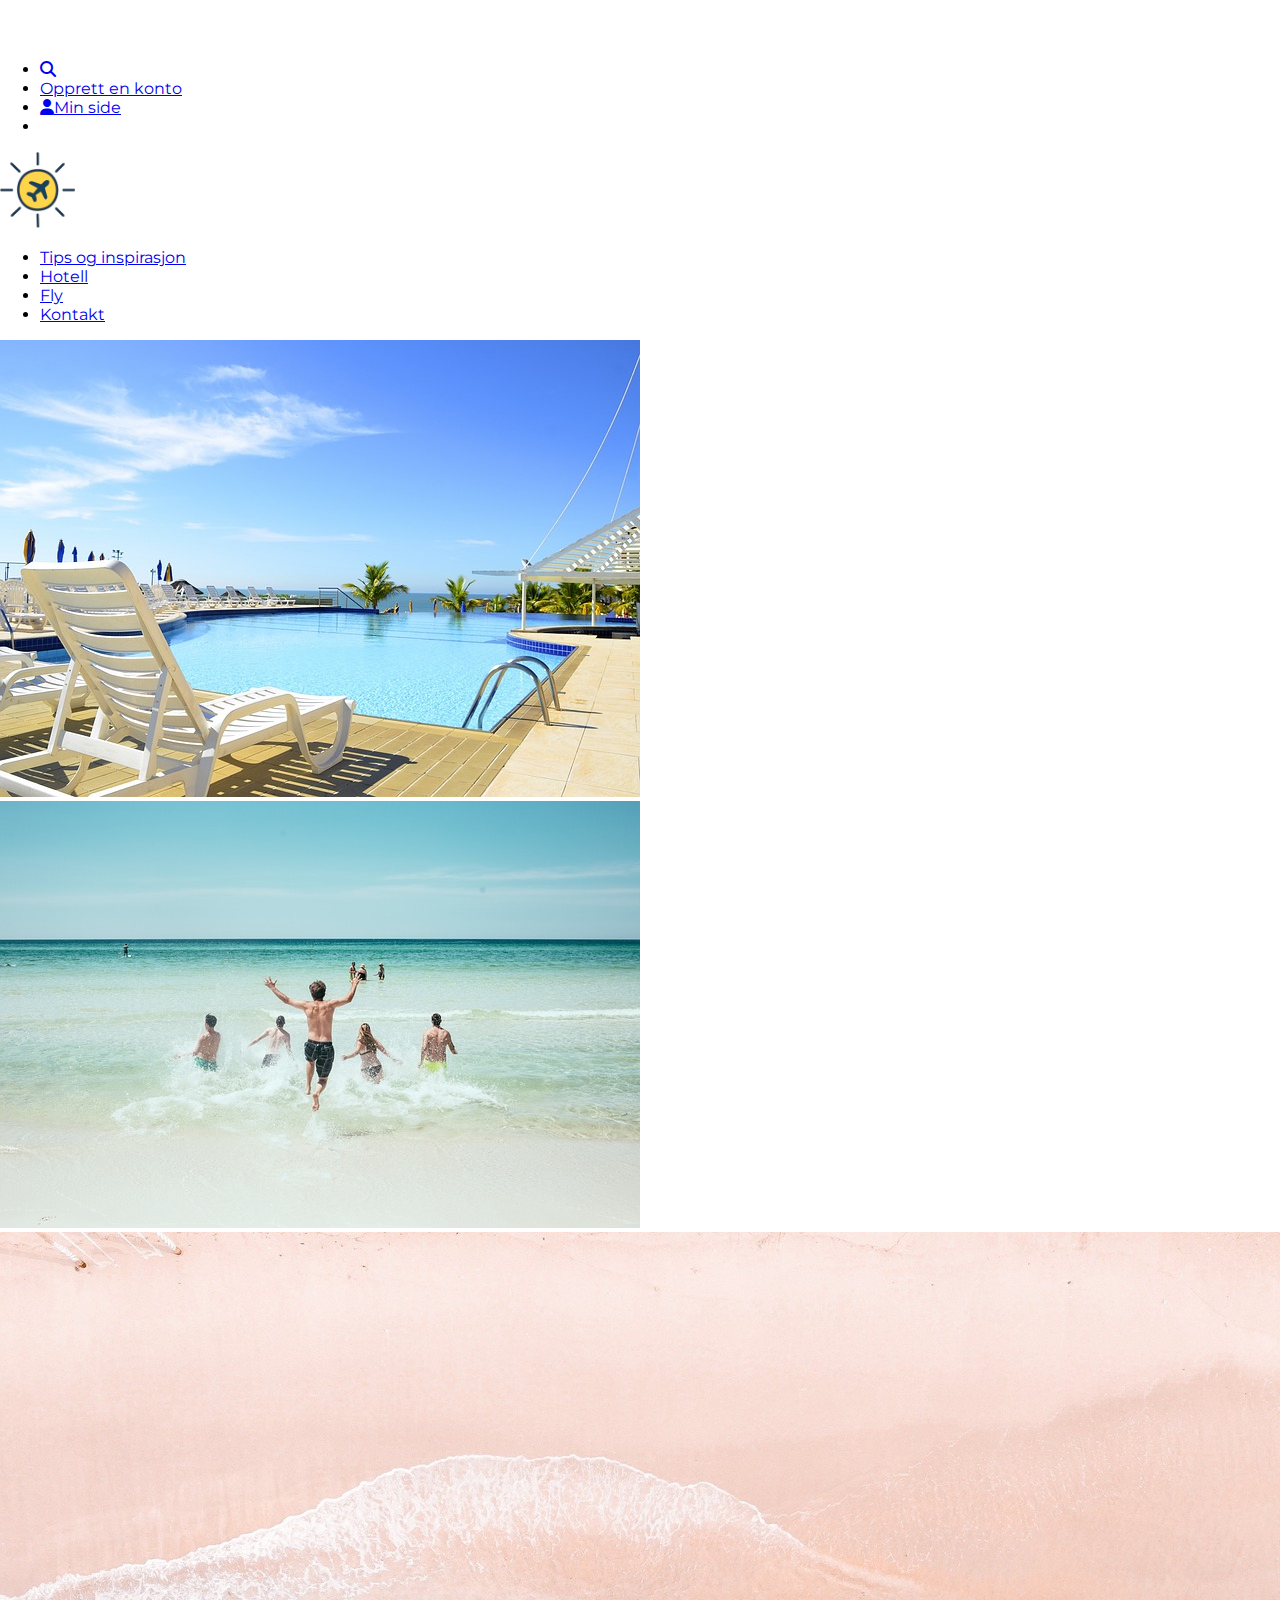
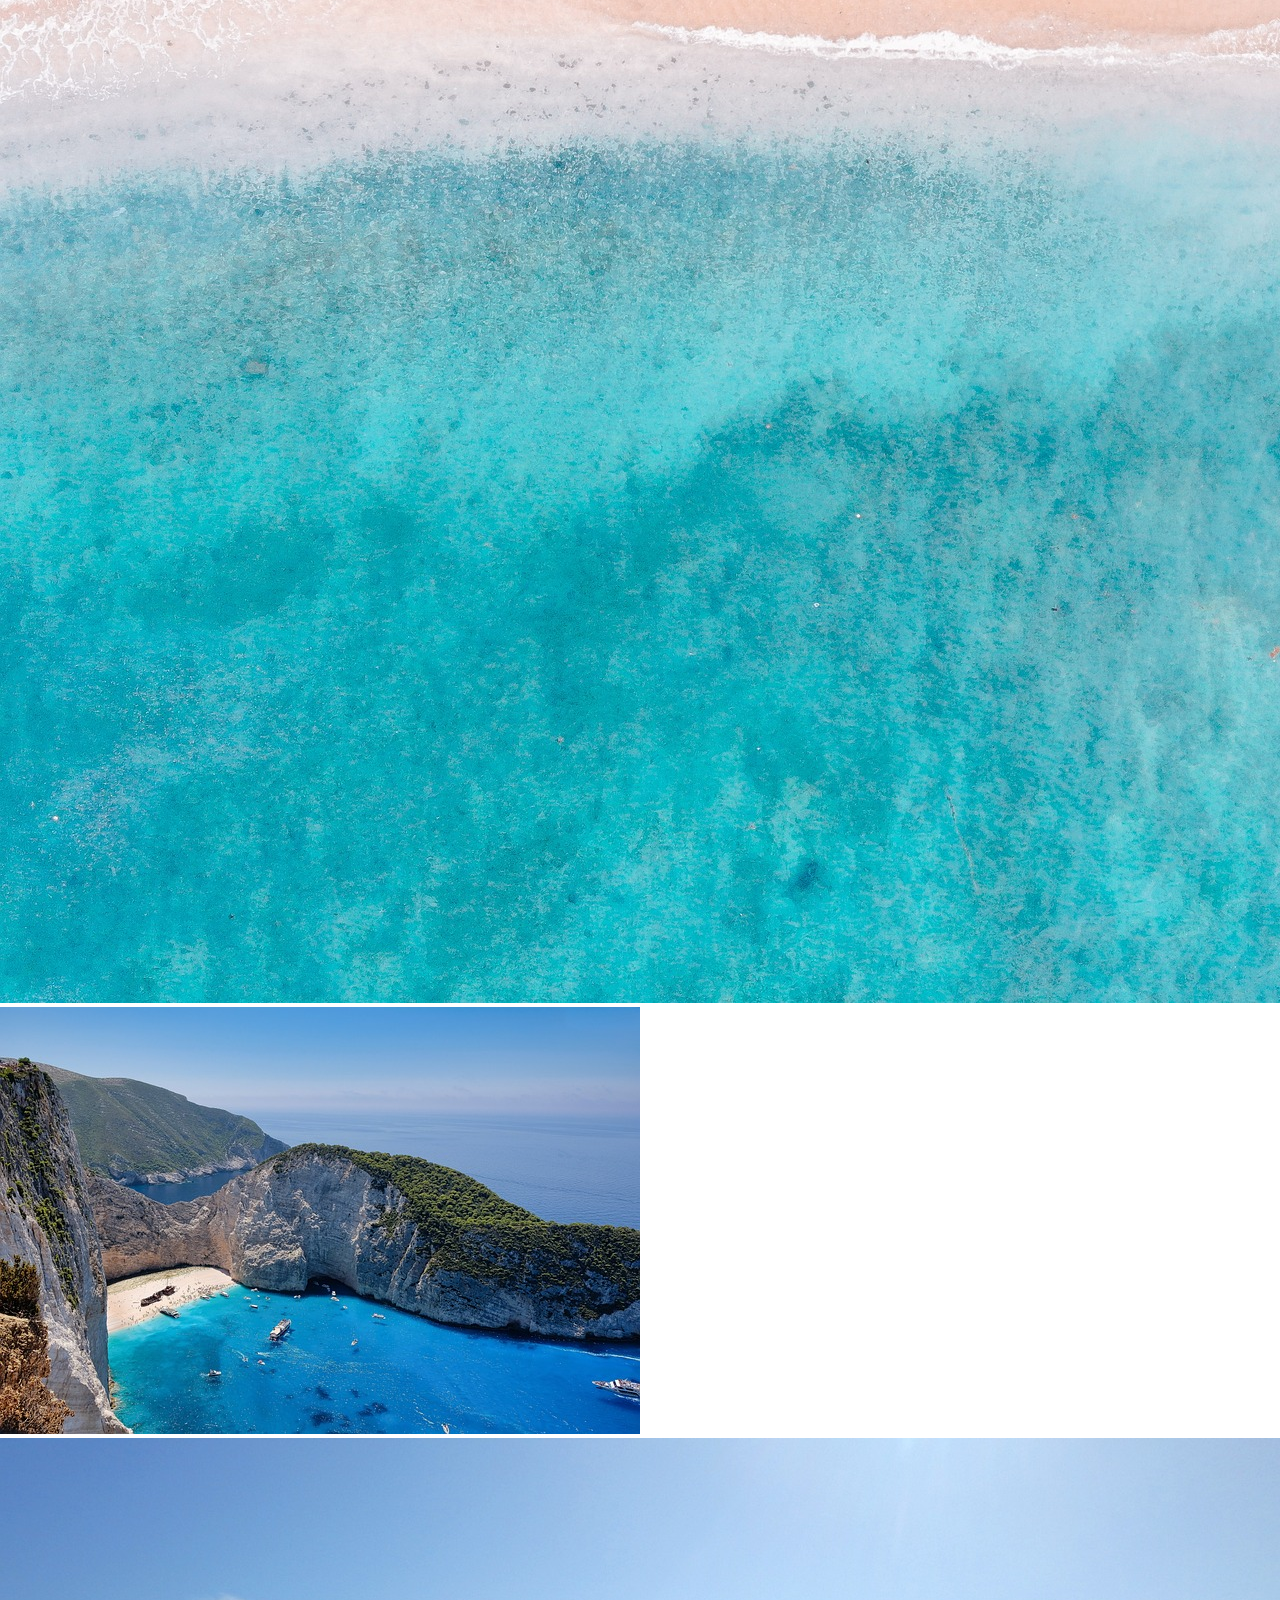
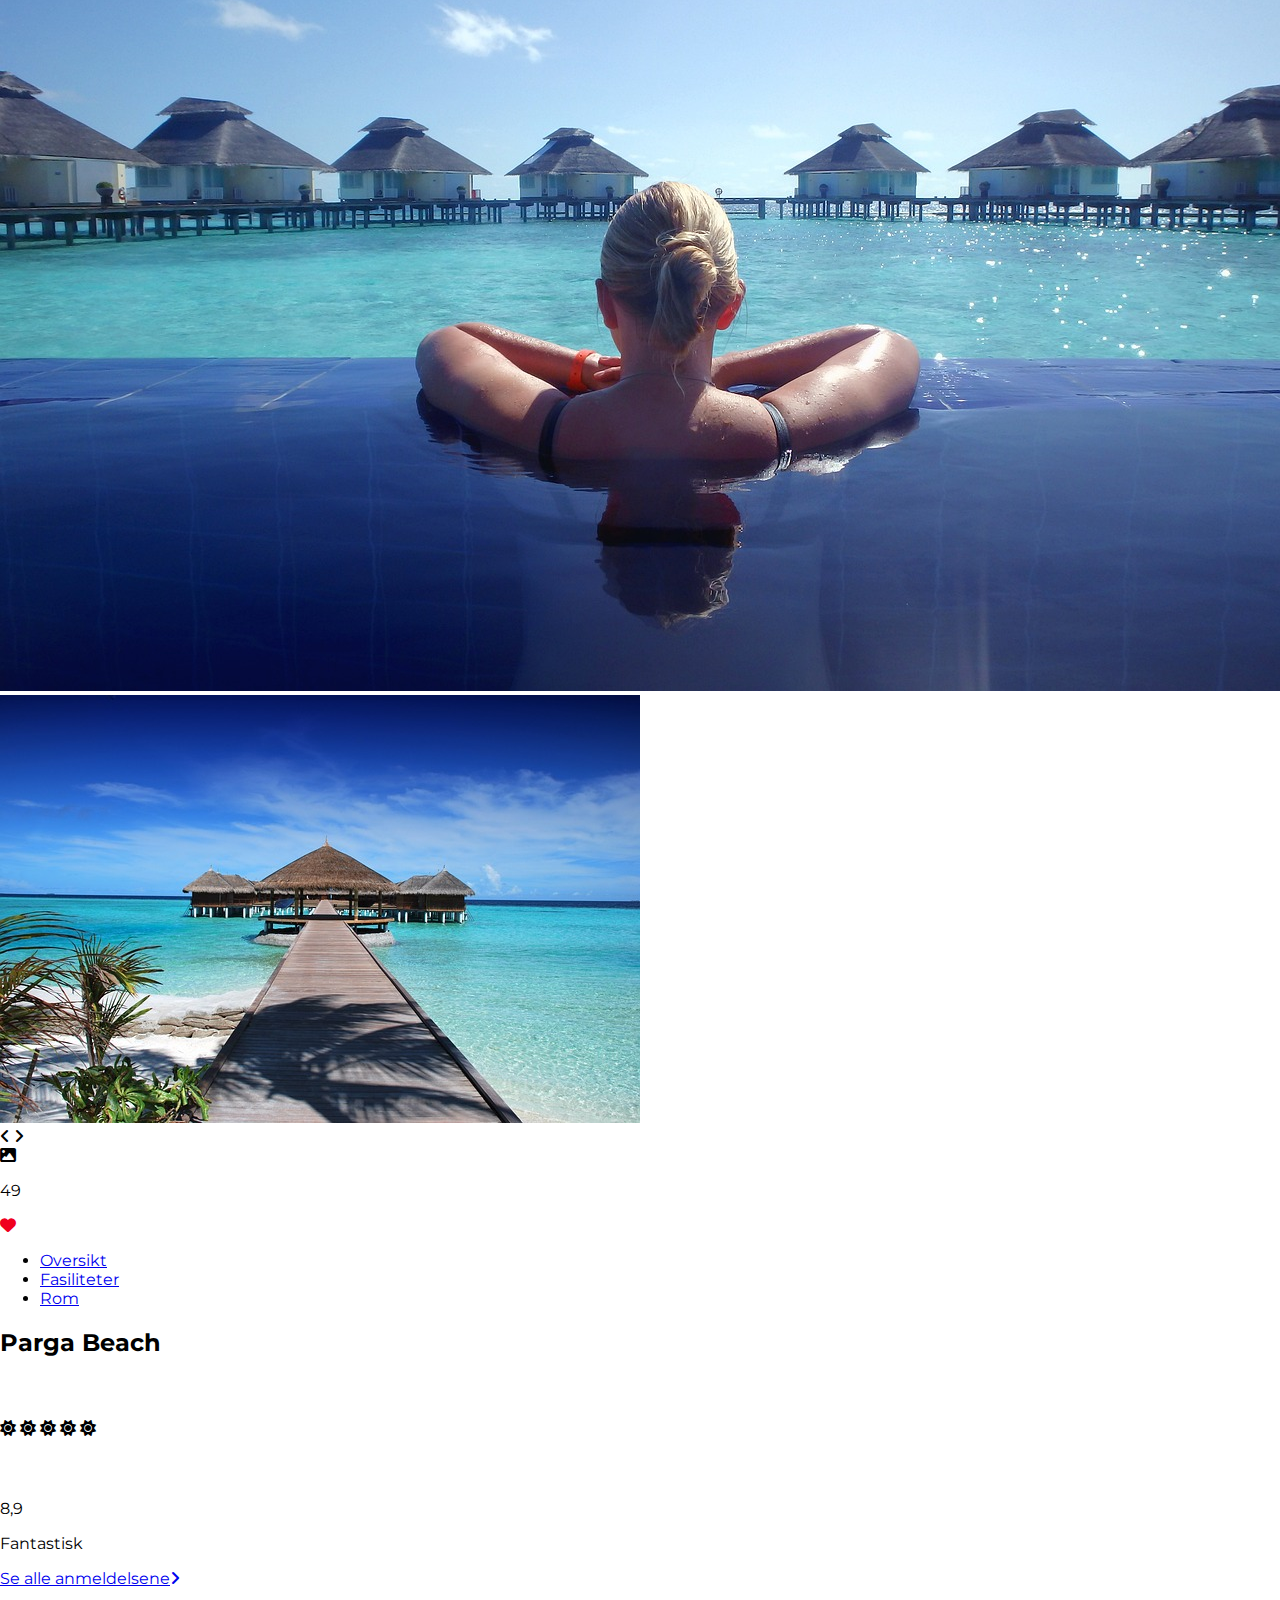
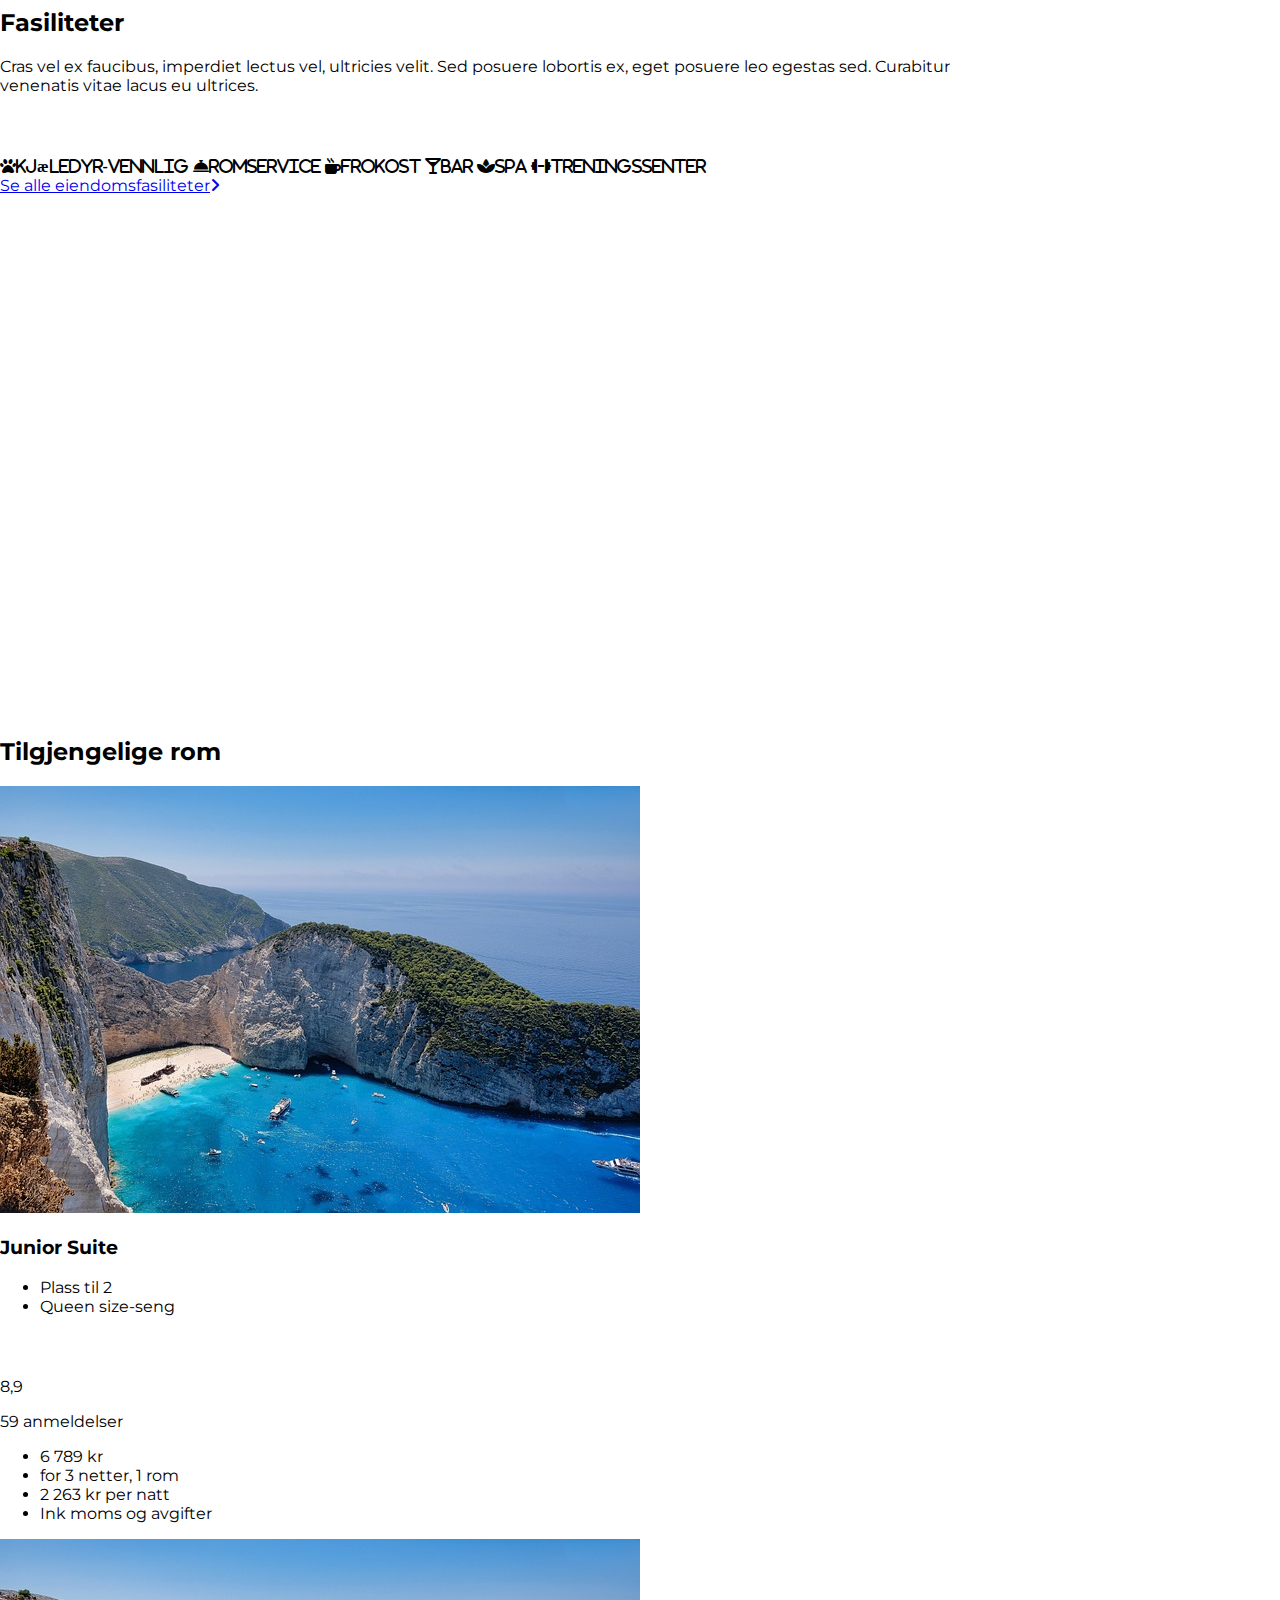
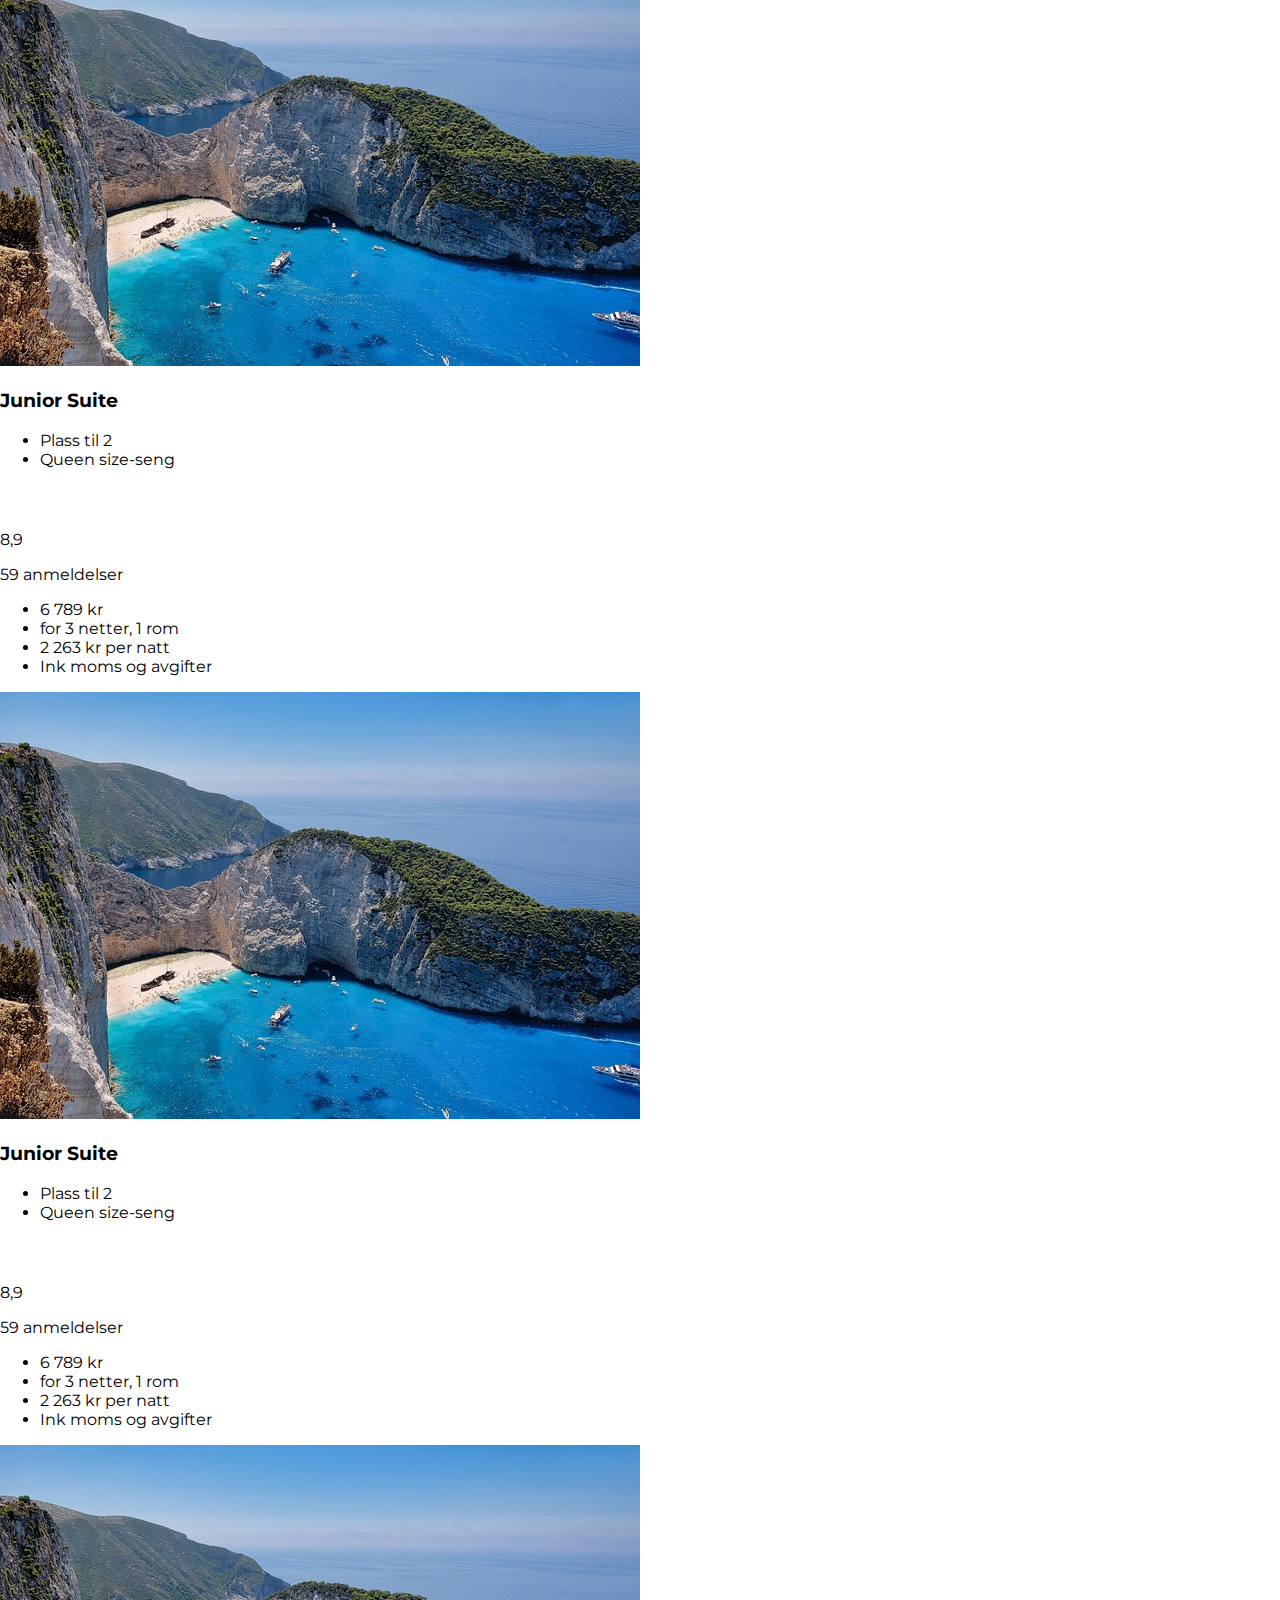
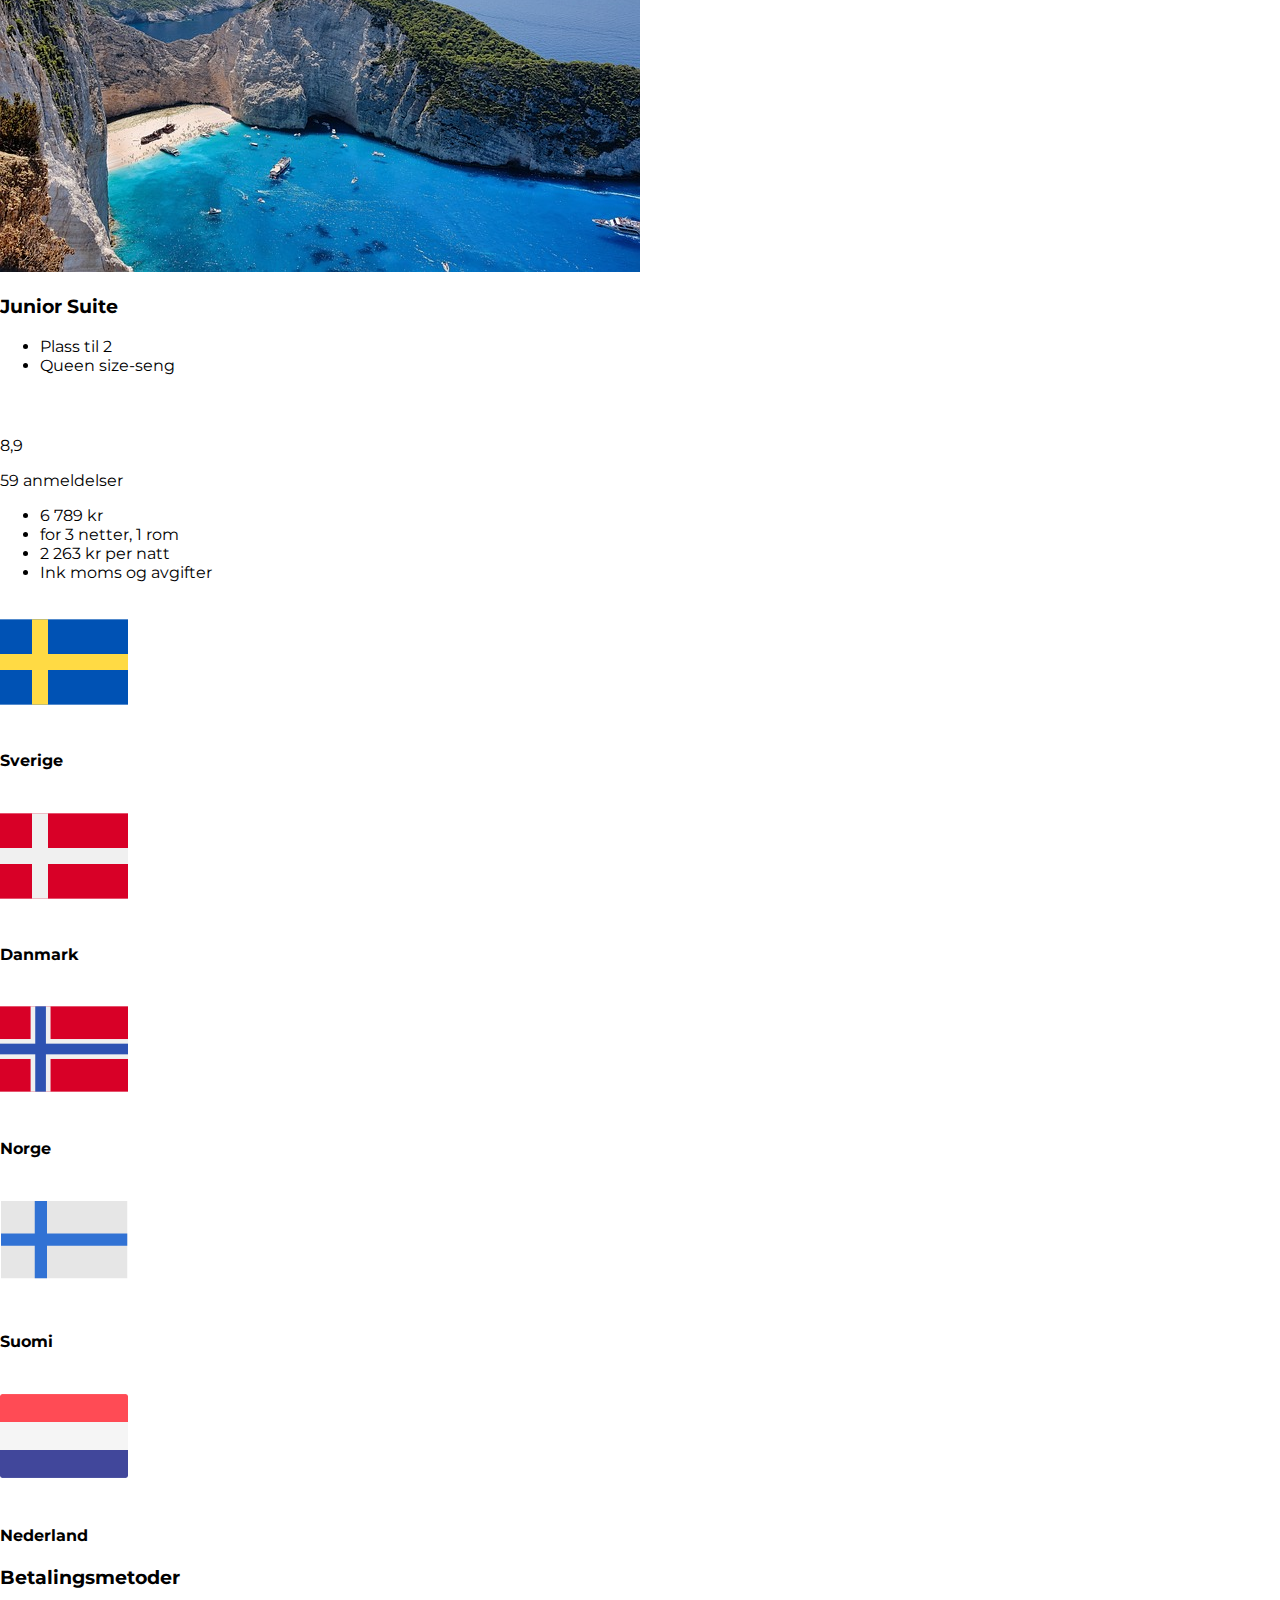
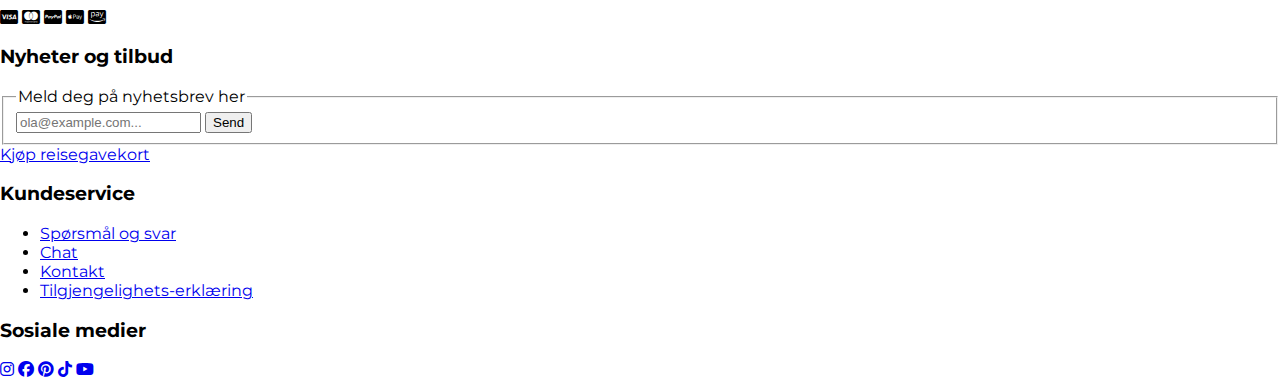
==== hotell.html @ 1141cbe9 "Gjorde ferdig headeren på hotellsiden" ====
<!DOCTYPE html>
<html lang="nb">
<head>
    <meta charset="UTF-8">
    <meta name="viewport" content="width=device-width, initial-scale=1.0">
    <link href="Fonts/css/fontawesome.css" rel="stylesheet">
    <link href="Fonts/css/brands.css" rel="stylesheet">
    <link href="Fonts/css/solid.css" rel="stylesheet">
    <link rel="preconnect" href="https://fonts.googleapis.com">
    <link rel="preconnect" href="https://fonts.gstatic.com" crossorigin>
    <link href="https://fonts.googleapis.com/css2?family=Montserrat:ital@0;1&display=swap" rel="stylesheet">
    <link rel="stylesheet" href="CSS/style.css">
    <title>Hotell</title>
</head>
<body>
    <header id="main-header">
        <section class="header-sections">
            <h2 class="removed-headlines">Del 1 av globalt toppområde</h2><!--HIDE THIS-->
            <section id="del-1-nav">
                <h3 class="hidden-headlines">Nav område</h3>
                <nav>
                    <ul>
                        <li><a href="order.html"><i class="fa-solid fa-magnifying-glass"></i></a></li>
                        <li class="hidden-header-nav-elements"><a href="#">Opprett en konto</a></li>
                        <li id="hidden-text"><a href="#"><i class="fa-solid fa-user"></i>Min side</a></li>
                        <li><a href="#"><i class="fa-solid fa-bars hidden-hamburger-menu"></i></a></li>
                    </ul>
                </nav>
            </section>
        </section>

        <section class="header-sections">
            <h2 class="removed-headlines">Del 2 av globalt toppområde</h2><!--HIDE THIS-->
            <nav id="del-2-nav">
                <a href="index.html"><picture>
                    <img src="Images/fav.png" alt="Bilde av logoen vår" id="logo">
                </picture></a>
                <ul class="hidden-header-nav-elements">
                    <li><a href="index.html#tips-og-inspirasjon">Tips og inspirasjon</a></li>
                    <li><a href="hotell.html">Hotell</a></li>
                    <li><a href="https://www.norwegian.no" target="_blank">Fly</a></li>
                    <li><a href="#footer">Kontakt</a></li>
                </ul>
            </nav>
        </section>
    </header>

    <header id="hotell-header-2">
        <section id="bilde-galleri">
            <h2 class="removed-headlines" aria-label="Bilde Galleri">Bilde Galleri</h2><!--HIDE THIS-->
            <section id="bildene">
                <h4 class="removed-headlines" aria-label="Bildene">Bildene</h4>
                <picture><!--These images might need to be encased in a div-->
                    <img src="Images/landscape-2016308_640.jpg" alt="En solstol foran et basseng.">
                </picture>

                <picture>
                    <img src="Images/beach-1836467_640.jpg" alt="Folk som løper ut i sjøen fra en strand.">
                </picture>

                <picture>
                    <img src="Images/sea-4768869_1920.jpg" alt="bølger fra havet faller inn over en strand.">
                </picture>

                <picture>
                    <img src="Images/beach-6514331_640.jpg" alt="en lagune med blått vann og skip.">
                </picture>

                <picture>
                    <img src="Images/holiday-2733322_1280.jpg" alt="en kvinne i et basseng ser utover vannet og hus bygget over det.">
                </picture>

                <picture>
                    <img src="Images/beach-666122_640.jpg" alt="en brygge som går ut til hus med tak av strå.">
                </picture>

                <section id="ikoner-osv">
                    <h4 class="removed-headlines" aria-label="Ikoner">Ikoner</h4>
                    <section id="pil-ikoner-bilde-galleri">
                        <h4 class="removed-headlines" aria-label="Pil Ikoner">Pil ikoner</h4><!--HIDE THIS-->
                        <i class="fa-solid fa-angle-left"></i>
                        <i class="fa-solid fa-angle-right"></i>
                    </section>
        
                    <section id="bilde-og-antall-bilder">
                        <h4 class="removed-headlines" aria-label="Bilde og antall bilder">Bilde og antall</h4><!--HIDE THIS-->
                        <i class="fa-regular fa-image"></i>
                        <p>49</p>
                    </section>

                    <i class="fa-regular fa-heart" style="color: #f0001e;" id="red-heart"></i><!--Mabye do this in the style doc instead-->
                </section>
            </section>
        </section>

        <section id="hotell-header-navigering">
            <h2 class="removed-headlines" aria-label="Navigering av innhold">Navigering av innhold</h2><!--HIDE THIS-->
            <nav>
                <ul>
                    <li id="oversikt"><a href="#">Oversikt</a></li>
                    <li class="ikke-oversikt"><a href="#fasiliteter">Fasiliteter</a></li>
                    <li class="ikke-oversikt"><a href="#tilgjengelige-rom">Rom</a></li>
                </ul>
            </nav>
        </section>
    </header>

    <main class="main-max-width">
        <section>
            <h2>Parga Beach</h2>
            <section>
                <h4 class="hidden-headlines">Soler</h4><!--HIDE THIS-->
                <i class="fa-solid fa-sun"></i>
                <i class="fa-solid fa-sun"></i>
                <i class="fa-solid fa-sun"></i>
                <i class="fa-solid fa-sun"></i>
                <i class="fa-regular fa-sun"></i><!--CHANGE THIS ONE-->
            </section>

            <section>
                <h4 class="hidden-headlines">Score</h4><!--HIDE THIS-->
                <p>8,9</p>
                <p>Fantastisk</p>
            </section>

            <a href="#">Se alle anmeldelsene<i class="fa-solid fa-angle-right"></i></a>
        </section>

        <section id="fasiliteter">
            <h2>Fasiliteter</h2>
            <p>Cras vel ex faucibus, imperdiet lectus vel, ultricies velit. Sed posuere lobortis ex, eget posuere leo egestas sed. Curabitur venenatis vitae lacus eu ultrices.</p>

            <section>
                <h4 class="hidden-headlines">Ikoner og beskrivelser</h4><!--HIDE THIS-->
                <i class="fa-solid fa-paw">Kjæledyr-vennlig</i>
                <i class="fa-solid fa-bell-concierge">Romservice</i>
                <i class="fa-solid fa-mug-hot">Frokost</i>
                <i class="fa-solid fa-martini-glass">Bar</i>
                <i class="fa-solid fa-spa">Spa</i>
                <i class="fa-solid fa-dumbbell">Treningssenter</i>
            </section>

            <a href="#">Se alle eiendomsfasiliteter<i class="fa-solid fa-angle-right"></i></a>
        </section>

        <section><!--Kartet er hentet direkte fra Google Maps sin share funksjon - hvor man kan hente html kode, koden nedenfor, som viser det valgte stedet i et kart-->
            <h2 class="hidden-headlines">Kart</h2><!--HIDE THIS-->
            <iframe src="https://www.google.com/maps/embed?pb=!1m18!1m12!1m3!1d3819.9351675270395!2d20.383788354548848!3d39.28561749875282!2m3!1f0!2f0!3f0!3m2!1i1024!2i768!4f13.1!3m3!1m2!1s0x135c632e49c7cda5%3A0x9406a292c1e28ae2!2sParga%20Beach%20Resort!5e1!3m2!1sen!2sno!4v1737475982877!5m2!1sen!2sno" width="600" height="450" style="border:0;" allowfullscreen="" loading="lazy" referrerpolicy="no-referrer-when-downgrade"></iframe>
        </section>

        <section id="tilgjengelige-rom">
            <h2>Tilgjengelige rom</h2>
            <article>
                <picture>
                    <img src="Images/beach-6514331_640.jpg" alt="en lagune med blått vann og skip.">
                </picture>
                <h3>Junior Suite</h3>
                <ul>
                    <li>Plass til 2</li>
                    <li>Queen size-seng</li>
                </ul>
                <section>
                    <h4 class="hidden-headlines">Score</h4><!--HIDE THIS-->
                    <p>8,9</p>
                    <p>59 anmeldelser</p>
                </section>
                <ul>
                    <li>6 789 kr</li>
                    <li>for 3 netter, 1 rom</li>
                    <li>2 263 kr per natt</li>
                    <li>Ink moms og avgifter</li>
                </ul>
            </article>

            <article>
                <picture>
                    <img src="Images/beach-6514331_640.jpg" alt="en lagune med blått vann og skip.">
                </picture>
                <h3>Junior Suite</h3>
                <ul>
                    <li>Plass til 2</li>
                    <li>Queen size-seng</li>
                </ul>
                <section>
                    <h4 class="hidden-headlines">Score</h4><!--HIDE THIS-->
                    <p>8,9</p>
                    <p>59 anmeldelser</p>
                </section>
                <ul>
                    <li>6 789 kr</li>
                    <li>for 3 netter, 1 rom</li>
                    <li>2 263 kr per natt</li>
                    <li>Ink moms og avgifter</li>
                </ul>
            </article>

            <article>
                <picture>
                    <img src="Images/beach-6514331_640.jpg" alt="en lagune med blått vann og skip.">
                </picture>
                <h3>Junior Suite</h3>
                <ul>
                    <li>Plass til 2</li>
                    <li>Queen size-seng</li>
                </ul>
                <section>
                    <h4 class="hidden-headlines">Score</h4><!--HIDE THIS-->
                    <p>8,9</p>
                    <p>59 anmeldelser</p>
                </section>
                <ul>
                    <li>6 789 kr</li>
                    <li>for 3 netter, 1 rom</li>
                    <li>2 263 kr per natt</li>
                    <li>Ink moms og avgifter</li>
                </ul>
            </article>

            <article>
                <picture>
                    <img src="Images/beach-6514331_640.jpg" alt="en lagune med blått vann og skip.">
                </picture>
                <h3>Junior Suite</h3>
                <ul>
                    <li>Plass til 2</li>
                    <li>Queen size-seng</li>
                </ul>
                <section>
                    <h4 class="hidden-headlines">Score</h4><!--HIDE THIS-->
                    <p>8,9</p>
                    <p>59 anmeldelser</p>
                </section>
                <ul>
                    <li>6 789 kr</li>
                    <li>for 3 netter, 1 rom</li>
                    <li>2 263 kr per natt</li>
                    <li>Ink moms og avgifter</li>
                </ul>
            </article>
        </section>
    </main>

    <footer id="footer">
        <section id="flagg" aria-label="Flagg">
            <h3 class="removed-headlines">Flagg</h3> <!--HIDE THIS-->
            <section>
                <picture>
                    <img src="Flags/sweden.png" alt="Sveriges flagg">
                </picture>
                <h4>Sverige</h4>
            </section>

            <section>
                <picture>
                    <img src="Flags/denmark.png" alt="Danmarks flagg">
                </picture>
                <h4>Danmark</h4>
            </section>

            <section>
                <picture>
                    <img src="Flags/norway.png" alt="Norges flagg">
                </picture>
                <h4>Norge</h4>
            </section>

            <section>
                <picture>
                    <img src="Flags/material.png" alt="Finlands flagg">
                </picture>
                <h4>Suomi</h4>
            </section>

            <section>
                <picture>
                    <img src="Flags/netherlands.png" alt="Nederlands flagg">
                </picture>
                <h4>Nederland</h4>
            </section>
        </section>

        <section id="betalingsmetoder">
            <h3>Betalingsmetoder</h3>
            <i class="fa-brands fa-cc-visa"></i>
            <i class="fa-brands fa-cc-mastercard"></i>
            <i class="fa-brands fa-cc-paypal"></i>
            <i class="fa-brands fa-cc-apple-pay"></i>
            <i class="fa-brands fa-cc-amazon-pay"></i>
        </section>

        <section id="nyheter-og-tilbud">
            <h3>Nyheter og tilbud</h3>
            <form id="footer-form">
                <fieldset>
                    <legend>Meld deg på nyhetsbrev her</legend>
                    <label for="nyhetsbrev">
                        <input type="email" id="nyhetsbrev" name="Nyhetsbrev" placeholder="ola@example.com...">
                    </label>
                    <button type="submit" form="footer-form" value="submit" aria-label="Send">Send</button>
                </fieldset>
            </form>
            <a href="#">Kjøp reisegavekort</a>
        </section>

        <section id="kundeservice">
            <h3>Kundeservice</h3>
            <ul>
                <li><a href="#">Spørsmål og svar</a></li>
                <li><a href="#">Chat</a></li>
                <li><a href="#">Kontakt</a></li>
                <li><a href="#">Tilgjengelighets-erklæring</a></li>
            </ul>
        </section>

        <section id="sosiale-medier">
            <h3>Sosiale medier</h3>
            <a href="https://www.instagram.com/" target="_blank"><i class="fa-brands fa-instagram"></i></a>
            <a href="https://www.facebook.com/" target="_blank"><i class="fa-brands fa-facebook"></i></a>
            <a href="https://www.pinterest.com/" target="_blank"><i class="fa-brands fa-pinterest"></i></a>
            <a href="https://www.tiktok.com/en/" target="_blank"><i class="fa-brands fa-tiktok"></i></a>
            <a href="https://www.youtube.com/" target="_blank"><i class="fa-brands fa-youtube"></i></a>
        </section>
    </footer>
</body>
</html>
---- Fonts/css/brands.css ----
/*!
 * Font Awesome Free 6.7.2 by @fontawesome - https://fontawesome.com
 * License - https://fontawesome.com/license/free (Icons: CC BY 4.0, Fonts: SIL OFL 1.1, Code: MIT License)
 * Copyright 2024 Fonticons, Inc.
 */
:root, :host {
  --fa-style-family-brands: 'Font Awesome 6 Brands';
  --fa-font-brands: normal 400 1em/1 'Font Awesome 6 Brands'; }

@font-face {
  font-family: 'Font Awesome 6 Brands';
  font-style: normal;
  font-weight: 400;
  font-display: block;
  src: url("../webfonts/fa-brands-400.woff2") format("woff2"), url("../webfonts/fa-brands-400.ttf") format("truetype"); }

.fab,
.fa-brands {
  font-weight: 400; }

.fa-monero {
  --fa: "\f3d0"; }

.fa-hooli {
  --fa: "\f427"; }

.fa-yelp {
  --fa: "\f1e9"; }

.fa-cc-visa {
  --fa: "\f1f0"; }

.fa-lastfm {
  --fa: "\f202"; }

.fa-shopware {
  --fa: "\f5b5"; }

.fa-creative-commons-nc {
  --fa: "\f4e8"; }

.fa-aws {
  --fa: "\f375"; }

.fa-redhat {
  --fa: "\f7bc"; }

.fa-yoast {
  --fa: "\f2b1"; }

.fa-cloudflare {
  --fa: "\e07d"; }

.fa-ups {
  --fa: "\f7e0"; }

.fa-pixiv {
  --fa: "\e640"; }

.fa-wpexplorer {
  --fa: "\f2de"; }

.fa-dyalog {
  --fa: "\f399"; }

.fa-bity {
  --fa: "\f37a"; }

.fa-stackpath {
  --fa: "\f842"; }

.fa-buysellads {
  --fa: "\f20d"; }

.fa-first-order {
  --fa: "\f2b0"; }

.fa-modx {
  --fa: "\f285"; }

.fa-guilded {
  --fa: "\e07e"; }

.fa-vnv {
  --fa: "\f40b"; }

.fa-square-js {
  --fa: "\f3b9"; }

.fa-js-square {
  --fa: "\f3b9"; }

.fa-microsoft {
  --fa: "\f3ca"; }

.fa-qq {
  --fa: "\f1d6"; }

.fa-orcid {
  --fa: "\f8d2"; }

.fa-java {
  --fa: "\f4e4"; }

.fa-invision {
  --fa: "\f7b0"; }

.fa-creative-commons-pd-alt {
  --fa: "\f4ed"; }

.fa-centercode {
  --fa: "\f380"; }

.fa-glide-g {
  --fa: "\f2a6"; }

.fa-drupal {
  --fa: "\f1a9"; }

.fa-jxl {
  --fa: "\e67b"; }

.fa-dart-lang {
  --fa: "\e693"; }

.fa-hire-a-helper {
  --fa: "\f3b0"; }

.fa-creative-commons-by {
  --fa: "\f4e7"; }

.fa-unity {
  --fa: "\e049"; }

.fa-whmcs {
  --fa: "\f40d"; }

.fa-rocketchat {
  --fa: "\f3e8"; }

.fa-vk {
  --fa: "\f189"; }

.fa-untappd {
  --fa: "\f405"; }

.fa-mailchimp {
  --fa: "\f59e"; }

.fa-css3-alt {
  --fa: "\f38b"; }

.fa-square-reddit {
  --fa: "\f1a2"; }

.fa-reddit-square {
  --fa: "\f1a2"; }

.fa-vimeo-v {
  --fa: "\f27d"; }

.fa-contao {
  --fa: "\f26d"; }

.fa-square-font-awesome {
  --fa: "\e5ad"; }

.fa-deskpro {
  --fa: "\f38f"; }

.fa-brave {
  --fa: "\e63c"; }

.fa-sistrix {
  --fa: "\f3ee"; }

.fa-square-instagram {
  --fa: "\e055"; }

.fa-instagram-square {
  --fa: "\e055"; }

.fa-battle-net {
  --fa: "\f835"; }

.fa-the-red-yeti {
  --fa: "\f69d"; }

.fa-square-hacker-news {
  --fa: "\f3af"; }

.fa-hacker-news-square {
  --fa: "\f3af"; }

.fa-edge {
  --fa: "\f282"; }

.fa-threads {
  --fa: "\e618"; }

.fa-napster {
  --fa: "\f3d2"; }

.fa-square-snapchat {
  --fa: "\f2ad"; }

.fa-snapchat-square {
  --fa: "\f2ad"; }

.fa-google-plus-g {
  --fa: "\f0d5"; }

.fa-artstation {
  --fa: "\f77a"; }

.fa-markdown {
  --fa: "\f60f"; }

.fa-sourcetree {
  --fa: "\f7d3"; }

.fa-google-plus {
  --fa: "\f2b3"; }

.fa-diaspora {
  --fa: "\f791"; }

.fa-foursquare {
  --fa: "\f180"; }

.fa-stack-overflow {
  --fa: "\f16c"; }

.fa-github-alt {
  --fa: "\f113"; }

.fa-phoenix-squadron {
  --fa: "\f511"; }

.fa-pagelines {
  --fa: "\f18c"; }

.fa-algolia {
  --fa: "\f36c"; }

.fa-red-river {
  --fa: "\f3e3"; }

.fa-creative-commons-sa {
  --fa: "\f4ef"; }

.fa-safari {
  --fa: "\f267"; }

.fa-google {
  --fa: "\f1a0"; }

.fa-square-font-awesome-stroke {
  --fa: "\f35c"; }

.fa-font-awesome-alt {
  --fa: "\f35c"; }

.fa-atlassian {
  --fa: "\f77b"; }

.fa-linkedin-in {
  --fa: "\f0e1"; }

.fa-digital-ocean {
  --fa: "\f391"; }

.fa-nimblr {
  --fa: "\f5a8"; }

.fa-chromecast {
  --fa: "\f838"; }

.fa-evernote {
  --fa: "\f839"; }

.fa-hacker-news {
  --fa: "\f1d4"; }

.fa-creative-commons-sampling {
  --fa: "\f4f0"; }

.fa-adversal {
  --fa: "\f36a"; }

.fa-creative-commons {
  --fa: "\f25e"; }

.fa-watchman-monitoring {
  --fa: "\e087"; }

.fa-fonticons {
  --fa: "\f280"; }

.fa-weixin {
  --fa: "\f1d7"; }

.fa-shirtsinbulk {
  --fa: "\f214"; }

.fa-codepen {
  --fa: "\f1cb"; }

.fa-git-alt {
  --fa: "\f841"; }

.fa-lyft {
  --fa: "\f3c3"; }

.fa-rev {
  --fa: "\f5b2"; }

.fa-windows {
  --fa: "\f17a"; }

.fa-wizards-of-the-coast {
  --fa: "\f730"; }

.fa-square-viadeo {
  --fa: "\f2aa"; }

.fa-viadeo-square {
  --fa: "\f2aa"; }

.fa-meetup {
  --fa: "\f2e0"; }

.fa-centos {
  --fa: "\f789"; }

.fa-adn {
  --fa: "\f170"; }

.fa-cloudsmith {
  --fa: "\f384"; }

.fa-opensuse {
  --fa: "\e62b"; }

.fa-pied-piper-alt {
  --fa: "\f1a8"; }

.fa-square-dribbble {
  --fa: "\f397"; }

.fa-dribbble-square {
  --fa: "\f397"; }

.fa-codiepie {
  --fa: "\f284"; }

.fa-node {
  --fa: "\f419"; }

.fa-mix {
  --fa: "\f3cb"; }

.fa-steam {
  --fa: "\f1b6"; }

.fa-cc-apple-pay {
  --fa: "\f416"; }

.fa-scribd {
  --fa: "\f28a"; }

.fa-debian {
  --fa: "\e60b"; }

.fa-openid {
  --fa: "\f19b"; }

.fa-instalod {
  --fa: "\e081"; }

.fa-files-pinwheel {
  --fa: "\e69f"; }

.fa-expeditedssl {
  --fa: "\f23e"; }

.fa-sellcast {
  --fa: "\f2da"; }

.fa-square-twitter {
  --fa: "\f081"; }

.fa-twitter-square {
  --fa: "\f081"; }

.fa-r-project {
  --fa: "\f4f7"; }

.fa-delicious {
  --fa: "\f1a5"; }

.fa-freebsd {
  --fa: "\f3a4"; }

.fa-vuejs {
  --fa: "\f41f"; }

.fa-accusoft {
  --fa: "\f369"; }

.fa-ioxhost {
  --fa: "\f208"; }

.fa-fonticons-fi {
  --fa: "\f3a2"; }

.fa-app-store {
  --fa: "\f36f"; }

.fa-cc-mastercard {
  --fa: "\f1f1"; }

.fa-itunes-note {
  --fa: "\f3b5"; }

.fa-golang {
  --fa: "\e40f"; }

.fa-kickstarter {
  --fa: "\f3bb"; }

.fa-square-kickstarter {
  --fa: "\f3bb"; }

.fa-grav {
  --fa: "\f2d6"; }

.fa-weibo {
  --fa: "\f18a"; }

.fa-uncharted {
  --fa: "\e084"; }

.fa-firstdraft {
  --fa: "\f3a1"; }

.fa-square-youtube {
  --fa: "\f431"; }

.fa-youtube-square {
  --fa: "\f431"; }

.fa-wikipedia-w {
  --fa: "\f266"; }

.fa-wpressr {
  --fa: "\f3e4"; }

.fa-rendact {
  --fa: "\f3e4"; }

.fa-angellist {
  --fa: "\f209"; }

.fa-galactic-republic {
  --fa: "\f50c"; }

.fa-nfc-directional {
  --fa: "\e530"; }

.fa-skype {
  --fa: "\f17e"; }

.fa-joget {
  --fa: "\f3b7"; }

.fa-fedora {
  --fa: "\f798"; }

.fa-stripe-s {
  --fa: "\f42a"; }

.fa-meta {
  --fa: "\e49b"; }

.fa-laravel {
  --fa: "\f3bd"; }

.fa-hotjar {
  --fa: "\f3b1"; }

.fa-bluetooth-b {
  --fa: "\f294"; }

.fa-square-letterboxd {
  --fa: "\e62e"; }

.fa-sticker-mule {
  --fa: "\f3f7"; }

.fa-creative-commons-zero {
  --fa: "\f4f3"; }

.fa-hips {
  --fa: "\f452"; }

.fa-css {
  --fa: "\e6a2"; }

.fa-behance {
  --fa: "\f1b4"; }

.fa-reddit {
  --fa: "\f1a1"; }

.fa-discord {
  --fa: "\f392"; }

.fa-chrome {
  --fa: "\f268"; }

.fa-app-store-ios {
  --fa: "\f370"; }

.fa-cc-discover {
  --fa: "\f1f2"; }

.fa-wpbeginner {
  --fa: "\f297"; }

.fa-confluence {
  --fa: "\f78d"; }

.fa-shoelace {
  --fa: "\e60c"; }

.fa-mdb {
  --fa: "\f8ca"; }

.fa-dochub {
  --fa: "\f394"; }

.fa-accessible-icon {
  --fa: "\f368"; }

.fa-ebay {
  --fa: "\f4f4"; }

.fa-amazon {
  --fa: "\f270"; }

.fa-unsplash {
  --fa: "\e07c"; }

.fa-yarn {
  --fa: "\f7e3"; }

.fa-square-steam {
  --fa: "\f1b7"; }

.fa-steam-square {
  --fa: "\f1b7"; }

.fa-500px {
  --fa: "\f26e"; }

.fa-square-vimeo {
  --fa: "\f194"; }

.fa-vimeo-square {
  --fa: "\f194"; }

.fa-asymmetrik {
  --fa: "\f372"; }

.fa-font-awesome {
  --fa: "\f2b4"; }

.fa-font-awesome-flag {
  --fa: "\f2b4"; }

.fa-font-awesome-logo-full {
  --fa: "\f2b4"; }

.fa-gratipay {
  --fa: "\f184"; }

.fa-apple {
  --fa: "\f179"; }

.fa-hive {
  --fa: "\e07f"; }

.fa-gitkraken {
  --fa: "\f3a6"; }

.fa-keybase {
  --fa: "\f4f5"; }

.fa-apple-pay {
  --fa: "\f415"; }

.fa-padlet {
  --fa: "\e4a0"; }

.fa-amazon-pay {
  --fa: "\f42c"; }

.fa-square-github {
  --fa: "\f092"; }

.fa-github-square {
  --fa: "\f092"; }

.fa-stumbleupon {
  --fa: "\f1a4"; }

.fa-fedex {
  --fa: "\f797"; }

.fa-phoenix-framework {
  --fa: "\f3dc"; }

.fa-shopify {
  --fa: "\e057"; }

.fa-neos {
  --fa: "\f612"; }

.fa-square-threads {
  --fa: "\e619"; }

.fa-hackerrank {
  --fa: "\f5f7"; }

.fa-researchgate {
  --fa: "\f4f8"; }

.fa-swift {
  --fa: "\f8e1"; }

.fa-angular {
  --fa: "\f420"; }

.fa-speakap {
  --fa: "\f3f3"; }

.fa-angrycreative {
  --fa: "\f36e"; }

.fa-y-combinator {
  --fa: "\f23b"; }

.fa-empire {
  --fa: "\f1d1"; }

.fa-envira {
  --fa: "\f299"; }

.fa-google-scholar {
  --fa: "\e63b"; }

.fa-square-gitlab {
  --fa: "\e5ae"; }

.fa-gitlab-square {
  --fa: "\e5ae"; }

.fa-studiovinari {
  --fa: "\f3f8"; }

.fa-pied-piper {
  --fa: "\f2ae"; }

.fa-wordpress {
  --fa: "\f19a"; }

.fa-product-hunt {
  --fa: "\f288"; }

.fa-firefox {
  --fa: "\f269"; }

.fa-linode {
  --fa: "\f2b8"; }

.fa-goodreads {
  --fa: "\f3a8"; }

.fa-square-odnoklassniki {
  --fa: "\f264"; }

.fa-odnoklassniki-square {
  --fa: "\f264"; }

.fa-jsfiddle {
  --fa: "\f1cc"; }

.fa-sith {
  --fa: "\f512"; }

.fa-themeisle {
  --fa: "\f2b2"; }

.fa-page4 {
  --fa: "\f3d7"; }

.fa-hashnode {
  --fa: "\e499"; }

.fa-react {
  --fa: "\f41b"; }

.fa-cc-paypal {
  --fa: "\f1f4"; }

.fa-squarespace {
  --fa: "\f5be"; }

.fa-cc-stripe {
  --fa: "\f1f5"; }

.fa-creative-commons-share {
  --fa: "\f4f2"; }

.fa-bitcoin {
  --fa: "\f379"; }

.fa-keycdn {
  --fa: "\f3ba"; }

.fa-opera {
  --fa: "\f26a"; }

.fa-itch-io {
  --fa: "\f83a"; }

.fa-umbraco {
  --fa: "\f8e8"; }

.fa-galactic-senate {
  --fa: "\f50d"; }

.fa-ubuntu {
  --fa: "\f7df"; }

.fa-draft2digital {
  --fa: "\f396"; }

.fa-stripe {
  --fa: "\f429"; }

.fa-houzz {
  --fa: "\f27c"; }

.fa-gg {
  --fa: "\f260"; }

.fa-dhl {
  --fa: "\f790"; }

.fa-square-pinterest {
  --fa: "\f0d3"; }

.fa-pinterest-square {
  --fa: "\f0d3"; }

.fa-xing {
  --fa: "\f168"; }

.fa-blackberry {
  --fa: "\f37b"; }

.fa-creative-commons-pd {
  --fa: "\f4ec"; }

.fa-playstation {
  --fa: "\f3df"; }

.fa-quinscape {
  --fa: "\f459"; }

.fa-less {
  --fa: "\f41d"; }

.fa-blogger-b {
  --fa: "\f37d"; }

.fa-opencart {
  --fa: "\f23d"; }

.fa-vine {
  --fa: "\f1ca"; }

.fa-signal-messenger {
  --fa: "\e663"; }

.fa-paypal {
  --fa: "\f1ed"; }

.fa-gitlab {
  --fa: "\f296"; }

.fa-typo3 {
  --fa: "\f42b"; }

.fa-reddit-alien {
  --fa: "\f281"; }

.fa-yahoo {
  --fa: "\f19e"; }

.fa-dailymotion {
  --fa: "\e052"; }

.fa-affiliatetheme {
  --fa: "\f36b"; }

.fa-pied-piper-pp {
  --fa: "\f1a7"; }

.fa-bootstrap {
  --fa: "\f836"; }

.fa-odnoklassniki {
  --fa: "\f263"; }

.fa-nfc-symbol {
  --fa: "\e531"; }

.fa-mintbit {
  --fa: "\e62f"; }

.fa-ethereum {
  --fa: "\f42e"; }

.fa-speaker-deck {
  --fa: "\f83c"; }

.fa-creative-commons-nc-eu {
  --fa: "\f4e9"; }

.fa-patreon {
  --fa: "\f3d9"; }

.fa-avianex {
  --fa: "\f374"; }

.fa-ello {
  --fa: "\f5f1"; }

.fa-gofore {
  --fa: "\f3a7"; }

.fa-bimobject {
  --fa: "\f378"; }

.fa-brave-reverse {
  --fa: "\e63d"; }

.fa-facebook-f {
  --fa: "\f39e"; }

.fa-square-google-plus {
  --fa: "\f0d4"; }

.fa-google-plus-square {
  --fa: "\f0d4"; }

.fa-web-awesome {
  --fa: "\e682"; }

.fa-mandalorian {
  --fa: "\f50f"; }

.fa-first-order-alt {
  --fa: "\f50a"; }

.fa-osi {
  --fa: "\f41a"; }

.fa-google-wallet {
  --fa: "\f1ee"; }

.fa-d-and-d-beyond {
  --fa: "\f6ca"; }

.fa-periscope {
  --fa: "\f3da"; }

.fa-fulcrum {
  --fa: "\f50b"; }

.fa-cloudscale {
  --fa: "\f383"; }

.fa-forumbee {
  --fa: "\f211"; }

.fa-mizuni {
  --fa: "\f3cc"; }

.fa-schlix {
  --fa: "\f3ea"; }

.fa-square-xing {
  --fa: "\f169"; }

.fa-xing-square {
  --fa: "\f169"; }

.fa-bandcamp {
  --fa: "\f2d5"; }

.fa-wpforms {
  --fa: "\f298"; }

.fa-cloudversify {
  --fa: "\f385"; }

.fa-usps {
  --fa: "\f7e1"; }

.fa-megaport {
  --fa: "\f5a3"; }

.fa-magento {
  --fa: "\f3c4"; }

.fa-spotify {
  --fa: "\f1bc"; }

.fa-optin-monster {
  --fa: "\f23c"; }

.fa-fly {
  --fa: "\f417"; }

.fa-square-bluesky {
  --fa: "\e6a3"; }

.fa-aviato {
  --fa: "\f421"; }

.fa-itunes {
  --fa: "\f3b4"; }

.fa-cuttlefish {
  --fa: "\f38c"; }

.fa-blogger {
  --fa: "\f37c"; }

.fa-flickr {
  --fa: "\f16e"; }

.fa-viber {
  --fa: "\f409"; }

.fa-soundcloud {
  --fa: "\f1be"; }

.fa-digg {
  --fa: "\f1a6"; }

.fa-tencent-weibo {
  --fa: "\f1d5"; }

.fa-letterboxd {
  --fa: "\e62d"; }

.fa-symfony {
  --fa: "\f83d"; }

.fa-maxcdn {
  --fa: "\f136"; }

.fa-etsy {
  --fa: "\f2d7"; }

.fa-facebook-messenger {
  --fa: "\f39f"; }

.fa-audible {
  --fa: "\f373"; }

.fa-think-peaks {
  --fa: "\f731"; }

.fa-bilibili {
  --fa: "\e3d9"; }

.fa-erlang {
  --fa: "\f39d"; }

.fa-x-twitter {
  --fa: "\e61b"; }

.fa-cotton-bureau {
  --fa: "\f89e"; }

.fa-dashcube {
  --fa: "\f210"; }

.fa-42-group {
  --fa: "\e080"; }

.fa-innosoft {
  --fa: "\e080"; }

.fa-stack-exchange {
  --fa: "\f18d"; }

.fa-elementor {
  --fa: "\f430"; }

.fa-square-pied-piper {
  --fa: "\e01e"; }

.fa-pied-piper-square {
  --fa: "\e01e"; }

.fa-creative-commons-nd {
  --fa: "\f4eb"; }

.fa-palfed {
  --fa: "\f3d8"; }

.fa-superpowers {
  --fa: "\f2dd"; }

.fa-resolving {
  --fa: "\f3e7"; }

.fa-xbox {
  --fa: "\f412"; }

.fa-square-web-awesome-stroke {
  --fa: "\e684"; }

.fa-searchengin {
  --fa: "\f3eb"; }

.fa-tiktok {
  --fa: "\e07b"; }

.fa-square-facebook {
  --fa: "\f082"; }

.fa-facebook-square {
  --fa: "\f082"; }

.fa-renren {
  --fa: "\f18b"; }

.fa-linux {
  --fa: "\f17c"; }

.fa-glide {
  --fa: "\f2a5"; }

.fa-linkedin {
  --fa: "\f08c"; }

.fa-hubspot {
  --fa: "\f3b2"; }

.fa-deploydog {
  --fa: "\f38e"; }

.fa-twitch {
  --fa: "\f1e8"; }

.fa-flutter {
  --fa: "\e694"; }

.fa-ravelry {
  --fa: "\f2d9"; }

.fa-mixer {
  --fa: "\e056"; }

.fa-square-lastfm {
  --fa: "\f203"; }

.fa-lastfm-square {
  --fa: "\f203"; }

.fa-vimeo {
  --fa: "\f40a"; }

.fa-mendeley {
  --fa: "\f7b3"; }

.fa-uniregistry {
  --fa: "\f404"; }

.fa-figma {
  --fa: "\f799"; }

.fa-creative-commons-remix {
  --fa: "\f4ee"; }

.fa-cc-amazon-pay {
  --fa: "\f42d"; }

.fa-dropbox {
  --fa: "\f16b"; }

.fa-instagram {
  --fa: "\f16d"; }

.fa-cmplid {
  --fa: "\e360"; }

.fa-upwork {
  --fa: "\e641"; }

.fa-facebook {
  --fa: "\f09a"; }

.fa-gripfire {
  --fa: "\f3ac"; }

.fa-jedi-order {
  --fa: "\f50e"; }

.fa-uikit {
  --fa: "\f403"; }

.fa-fort-awesome-alt {
  --fa: "\f3a3"; }

.fa-phabricator {
  --fa: "\f3db"; }

.fa-ussunnah {
  --fa: "\f407"; }

.fa-earlybirds {
  --fa: "\f39a"; }

.fa-trade-federation {
  --fa: "\f513"; }

.fa-autoprefixer {
  --fa: "\f41c"; }

.fa-whatsapp {
  --fa: "\f232"; }

.fa-square-upwork {
  --fa: "\e67c"; }

.fa-slideshare {
  --fa: "\f1e7"; }

.fa-google-play {
  --fa: "\f3ab"; }

.fa-viadeo {
  --fa: "\f2a9"; }

.fa-line {
  --fa: "\f3c0"; }

.fa-google-drive {
  --fa: "\f3aa"; }

.fa-servicestack {
  --fa: "\f3ec"; }

.fa-simplybuilt {
  --fa: "\f215"; }

.fa-bitbucket {
  --fa: "\f171"; }

.fa-imdb {
  --fa: "\f2d8"; }

.fa-deezer {
  --fa: "\e077"; }

.fa-raspberry-pi {
  --fa: "\f7bb"; }

.fa-jira {
  --fa: "\f7b1"; }

.fa-docker {
  --fa: "\f395"; }

.fa-screenpal {
  --fa: "\e570"; }

.fa-bluetooth {
  --fa: "\f293"; }

.fa-gitter {
  --fa: "\f426"; }

.fa-d-and-d {
  --fa: "\f38d"; }

.fa-microblog {
  --fa: "\e01a"; }

.fa-cc-diners-club {
  --fa: "\f24c"; }

.fa-gg-circle {
  --fa: "\f261"; }

.fa-pied-piper-hat {
  --fa: "\f4e5"; }

.fa-kickstarter-k {
  --fa: "\f3bc"; }

.fa-yandex {
  --fa: "\f413"; }

.fa-readme {
  --fa: "\f4d5"; }

.fa-html5 {
  --fa: "\f13b"; }

.fa-sellsy {
  --fa: "\f213"; }

.fa-square-web-awesome {
  --fa: "\e683"; }

.fa-sass {
  --fa: "\f41e"; }

.fa-wirsindhandwerk {
  --fa: "\e2d0"; }

.fa-wsh {
  --fa: "\e2d0"; }

.fa-buromobelexperte {
  --fa: "\f37f"; }

.fa-salesforce {
  --fa: "\f83b"; }

.fa-octopus-deploy {
  --fa: "\e082"; }

.fa-medapps {
  --fa: "\f3c6"; }

.fa-ns8 {
  --fa: "\f3d5"; }

.fa-pinterest-p {
  --fa: "\f231"; }

.fa-apper {
  --fa: "\f371"; }

.fa-fort-awesome {
  --fa: "\f286"; }

.fa-waze {
  --fa: "\f83f"; }

.fa-bluesky {
  --fa: "\e671"; }

.fa-cc-jcb {
  --fa: "\f24b"; }

.fa-snapchat {
  --fa: "\f2ab"; }

.fa-snapchat-ghost {
  --fa: "\f2ab"; }

.fa-fantasy-flight-games {
  --fa: "\f6dc"; }

.fa-rust {
  --fa: "\e07a"; }

.fa-wix {
  --fa: "\f5cf"; }

.fa-square-behance {
  --fa: "\f1b5"; }

.fa-behance-square {
  --fa: "\f1b5"; }

.fa-supple {
  --fa: "\f3f9"; }

.fa-webflow {
  --fa: "\e65c"; }

.fa-rebel {
  --fa: "\f1d0"; }

.fa-css3 {
  --fa: "\f13c"; }

.fa-staylinked {
  --fa: "\f3f5"; }

.fa-kaggle {
  --fa: "\f5fa"; }

.fa-space-awesome {
  --fa: "\e5ac"; }

.fa-deviantart {
  --fa: "\f1bd"; }

.fa-cpanel {
  --fa: "\f388"; }

.fa-goodreads-g {
  --fa: "\f3a9"; }

.fa-square-git {
  --fa: "\f1d2"; }

.fa-git-square {
  --fa: "\f1d2"; }

.fa-square-tumblr {
  --fa: "\f174"; }

.fa-tumblr-square {
  --fa: "\f174"; }

.fa-trello {
  --fa: "\f181"; }

.fa-creative-commons-nc-jp {
  --fa: "\f4ea"; }

.fa-get-pocket {
  --fa: "\f265"; }

.fa-perbyte {
  --fa: "\e083"; }

.fa-grunt {
  --fa: "\f3ad"; }

.fa-weebly {
  --fa: "\f5cc"; }

.fa-connectdevelop {
  --fa: "\f20e"; }

.fa-leanpub {
  --fa: "\f212"; }

.fa-black-tie {
  --fa: "\f27e"; }

.fa-themeco {
  --fa: "\f5c6"; }

.fa-python {
  --fa: "\f3e2"; }

.fa-android {
  --fa: "\f17b"; }

.fa-bots {
  --fa: "\e340"; }

.fa-free-code-camp {
  --fa: "\f2c5"; }

.fa-hornbill {
  --fa: "\f592"; }

.fa-js {
  --fa: "\f3b8"; }

.fa-ideal {
  --fa: "\e013"; }

.fa-git {
  --fa: "\f1d3"; }

.fa-dev {
  --fa: "\f6cc"; }

.fa-sketch {
  --fa: "\f7c6"; }

.fa-yandex-international {
  --fa: "\f414"; }

.fa-cc-amex {
  --fa: "\f1f3"; }

.fa-uber {
  --fa: "\f402"; }

.fa-github {
  --fa: "\f09b"; }

.fa-php {
  --fa: "\f457"; }

.fa-alipay {
  --fa: "\f642"; }

.fa-youtube {
  --fa: "\f167"; }

.fa-skyatlas {
  --fa: "\f216"; }

.fa-firefox-browser {
  --fa: "\e007"; }

.fa-replyd {
  --fa: "\f3e6"; }

.fa-suse {
  --fa: "\f7d6"; }

.fa-jenkins {
  --fa: "\f3b6"; }

.fa-twitter {
  --fa: "\f099"; }

.fa-rockrms {
  --fa: "\f3e9"; }

.fa-pinterest {
  --fa: "\f0d2"; }

.fa-buffer {
  --fa: "\f837"; }

.fa-npm {
  --fa: "\f3d4"; }

.fa-yammer {
  --fa: "\f840"; }

.fa-btc {
  --fa: "\f15a"; }

.fa-dribbble {
  --fa: "\f17d"; }

.fa-stumbleupon-circle {
  --fa: "\f1a3"; }

.fa-internet-explorer {
  --fa: "\f26b"; }

.fa-stubber {
  --fa: "\e5c7"; }

.fa-telegram {
  --fa: "\f2c6"; }

.fa-telegram-plane {
  --fa: "\f2c6"; }

.fa-old-republic {
  --fa: "\f510"; }

.fa-odysee {
  --fa: "\e5c6"; }

.fa-square-whatsapp {
  --fa: "\f40c"; }

.fa-whatsapp-square {
  --fa: "\f40c"; }

.fa-node-js {
  --fa: "\f3d3"; }

.fa-edge-legacy {
  --fa: "\e078"; }

.fa-slack {
  --fa: "\f198"; }

.fa-slack-hash {
  --fa: "\f198"; }

.fa-medrt {
  --fa: "\f3c8"; }

.fa-usb {
  --fa: "\f287"; }

.fa-tumblr {
  --fa: "\f173"; }

.fa-vaadin {
  --fa: "\f408"; }

.fa-quora {
  --fa: "\f2c4"; }

.fa-square-x-twitter {
  --fa: "\e61a"; }

.fa-reacteurope {
  --fa: "\f75d"; }

.fa-medium {
  --fa: "\f23a"; }

.fa-medium-m {
  --fa: "\f23a"; }

.fa-amilia {
  --fa: "\f36d"; }

.fa-mixcloud {
  --fa: "\f289"; }

.fa-flipboard {
  --fa: "\f44d"; }

.fa-viacoin {
  --fa: "\f237"; }

.fa-critical-role {
  --fa: "\f6c9"; }

.fa-sitrox {
  --fa: "\e44a"; }

.fa-discourse {
  --fa: "\f393"; }

.fa-joomla {
  --fa: "\f1aa"; }

.fa-mastodon {
  --fa: "\f4f6"; }

.fa-airbnb {
  --fa: "\f834"; }

.fa-wolf-pack-battalion {
  --fa: "\f514"; }

.fa-buy-n-large {
  --fa: "\f8a6"; }

.fa-gulp {
  --fa: "\f3ae"; }

.fa-creative-commons-sampling-plus {
  --fa: "\f4f1"; }

.fa-strava {
  --fa: "\f428"; }

.fa-ember {
  --fa: "\f423"; }

.fa-canadian-maple-leaf {
  --fa: "\f785"; }

.fa-teamspeak {
  --fa: "\f4f9"; }

.fa-pushed {
  --fa: "\f3e1"; }

.fa-wordpress-simple {
  --fa: "\f411"; }

.fa-nutritionix {
  --fa: "\f3d6"; }

.fa-wodu {
  --fa: "\e088"; }

.fa-google-pay {
  --fa: "\e079"; }

.fa-intercom {
  --fa: "\f7af"; }

.fa-zhihu {
  --fa: "\f63f"; }

.fa-korvue {
  --fa: "\f42f"; }

.fa-pix {
  --fa: "\e43a"; }

.fa-steam-symbol {
  --fa: "\f3f6"; }
---- Fonts/css/solid.css ----
/*!
 * Font Awesome Free 6.7.2 by @fontawesome - https://fontawesome.com
 * License - https://fontawesome.com/license/free (Icons: CC BY 4.0, Fonts: SIL OFL 1.1, Code: MIT License)
 * Copyright 2024 Fonticons, Inc.
 */
:root, :host {
  --fa-style-family-classic: 'Font Awesome 6 Free';
  --fa-font-solid: normal 900 1em/1 'Font Awesome 6 Free'; }

@font-face {
  font-family: 'Font Awesome 6 Free';
  font-style: normal;
  font-weight: 900;
  font-display: block;
  src: url("../webfonts/fa-solid-900.woff2") format("woff2"), url("../webfonts/fa-solid-900.ttf") format("truetype"); }

.fas,
.fa-solid {
  font-weight: 900; }
---- CSS/style.css ----
/*Globalt for både mobil og desktop*/

* {
    box-sizing: border-box;
}

body {
    font-family: "Montserrat", sans-serif;
    max-width: 1400px;
    margin: 0;
}

#order-page-siste-trinn {
    display: none;
}

.hidden-headlines {
    visibility: hidden; /*Kanskje endre til display none slik at de ikke tar opp plass*/
}

.removed-headlines {
    display: none; /*Denne er for overskriftene som ikke gir noe semantisk eller hjelpsom info, og trenger derfor ikke bli sett av f.eks. skjermopplesere*/
}

.main-max-width { /*KOM TILBAKE TIL DETTE*/
    max-width: 1000px;
}

#logo {width: 75px;}

/*For Mobil*/
@media only screen and (max-width:800px) {

    /*Header Navigasjons område*/
    .hidden-header-nav-elements {
            display: none;
        }

    .header-sections {
        display: flex;
        nav {display: flex;}
    }

    #main-header {
        width: 100%;
        display: flex;
        flex-direction: row-reverse;
        justify-content: space-between;
        section{
            display: flex;
            padding: 10px;
        }
    }

    #del-1-nav {
        nav ul {display: flex; list-style: none; margin: 0;}
        nav ul li a {text-decoration: none; color: black; padding-left: 10px;}
        a {display: flex; padding: 5px;}
        i {display: flex; font-size: 35px;}
    }

    #hidden-text {
        a {font-size: 0;}/*Gjemmer teksten i taggen på mobil-versjonen, men beholder ikonet*/
    }

    /*Footeren*/
    #footer {
        background-color: #252525;
        display: flex;
        flex-wrap: wrap;
    }

    #flagg {
        width: 100%;
        display: flex;
        flex-wrap: wrap;
        align-items: center;
        justify-content: center;
        section {
            display: flex; 
            flex-wrap: wrap; 
            flex-direction: row; 
            color: white; 
            padding-top: 15px;
        }
        section picture img {width: 40px; margin: 10px;}
    }

    #betalingsmetoder {
        color: white;
        width: 100%;
        padding-left: 20px;
        padding-bottom: 15px;
        i {padding: 5px; font-size: 30px;}
    }

    #nyheter-og-tilbud {
        color: white;
        padding-left: 20px;
        padding-bottom: 15px;
        form fieldset label input {
            margin-left: 5px; 
            margin-top: 15px; 
            margin-bottom: 15px; 
            padding: 5px; 
            border-radius: 5px;
        }
        form fieldset button {
            padding: 5px;
            background-color: #ffcf40; 
            border: none; 
            border-radius: 5px; 
            font-weight: bold;
        }
        #footer-form{padding-bottom: 15px;}
        a {
            color: white;
            text-decoration: none;
        }
    }

    #kundeservice {
        color: white;
        padding-left: 20px;
        padding-bottom: 15px;
        ul {list-style: none; padding-left: 0;}
        ul a {text-decoration: none; color: white;}
    }

    #sosiale-medier {
        color: white;
        padding-left: 20px;
        padding-bottom: 20px;
        a {
            color: white; 
            padding: 10px;
            font-size: 35px;
        }
    }

    /*Forsiden*/
    #forside-header-2 {
        display: grid;
        grid-template-columns: 1fr;
        grid-template-rows: 125px 125px 125px 125px;
        width: 100%;
    }

    #front_page_banner {
        grid-row: 1 / 5;
        grid-column: 1;
        width: 100%;
        picture img {
            max-width: 100%;
            height: auto;
        }/*Nå tar banneren opp hele bredden til siden og gridet uansett størrelse, som spesifisert i oppgave-teksten*/
    }

    #bestillingskjema {
        grid-row: 1 / 5;
        grid-column: 1;
        align-content: center;
        background-color: white;
        margin: auto;
        display: flex;
        flex-direction: column;
        max-width: 1000px;
        width: 80%;
        justify-self: center;
        align-self: center;
        border-radius: 10px;
        border-color: #e8e8e8;
        border-style: solid;
        border-width: 1px;
        box-shadow: 1px 1px 1px 1px #e8e8e8;
        overflow: hidden;
        form {
            display: flex;
            flex-wrap: wrap;
            width: 100%;
            padding: 15px;
        }

        #bestillingskjema-form-på-rad-seksjon {
            display: flex;
            width: 100%;
        }
        .bestillingskjema-form-på-rad {
            display: flex;
            width: 50%;
        }
        form fieldset {
            display: flex;
            width: 100%;
            padding: 5px;
            justify-content: center;
            align-items: flex-end;
        }
        form fieldset label, input {width: 100%;}
        form fieldset label select, input {
            border: none;
            background-color: white;
            color: #e8e8e8;
            width: 100%;
        }
        form fieldset label select option{color: black}

        #scrolle-pil {/*KOM TILBAKE TIL DENNE - PLASSER PÅ HØYRE SIDEN AV SCROLLBAREN*/
            position: absolute;
            padding-top: 20px;
            background: rgba(255, 255, 255, 0.536);
            font-size: 30px;
            margin: 5px; 
            max-width: 100%;
            a i {
                height: 50px;
                width: 50px;
            }
        }

        #bestillingskjema-linker {
            justify-self: center;
            padding: 20px;
            margin: 0;
            display: flex;
            flex-direction: row;
            width: 100%;
            height: auto;
            position: relative;
            overflow: auto;
            white-space: nowrap;
            text-align: center;
            a {
                padding: 10px;
                padding-left: 5px;
                padding-right: 5px;
                list-style: none;
                text-decoration: none;
                color: black;
            }
            i {padding: 5px; position: relative;}
            #fly-og-hotell{text-decoration: underline#1ca2c1 3px;}
        }
        #bestillingskjema-form{
            button {
                padding: 15px;
                margin: 10px;
                width: 100%;
                background-color: #ffcf40; 
                border: none; 
                border-radius: 5px; 
                font-weight: bold;
            }
        }
    }

    /*Kampanjeseksjon*/
    #kampanjeseksjon {
        display: flex;
        flex-direction: column;
        flex-wrap: nowrap;
        justify-content: center;
        align-items: center;
        width: 100%;
        min-height: 300px;
        height: auto;
        background-image: url(../Images/holiday-2733322_1280.jpg);
        background-position: center;
        background-size: cover;
        border-radius: 10px;
        padding-top: 20px;
        #kampanjeseksjon-tekst {
            border-bottom-left-radius: 10px;
            border-top-right-radius: 10px;
            width: 75%;
            max-height: 150px;
            background-color: #52d3f0;
            padding: 20px;
            #bestill-sommerens-beste-uke{font-size: 20px; font-weight: bold; margin: 0;}
            #fra-3298{font-size: 25px; font-weight: bold; margin: 0;}
            #fly-hotell-7-dager{margin: 0;}
        }
        a{
            align-self: flex-end;
            padding-right: 25px;
            padding: 15px;
            margin-top: 10px;
            margin-right: 60px;
            color: black;
            background-color: #ffcf40; 
            border: none; 
            border-radius: 5px; 
            font-weight: bold;
            text-decoration: none;
        }
    }

    /*Tilbudsseksjon*/
    #tilbudsseksjon {
        display: flex;
        flex-direction: row;
        width: 100%;
        overflow: auto;
        position: relative;
        white-space: nowrap;
        padding: 25px;
        article {
            display: flex;
            flex-direction: column;
            padding: 10px;
            margin-right: 10px;
            margin-left: 10px;
            border-style: solid;
            border-width: 1px;
            border-color: #e8e8e8;
            border-radius: 5px;
            box-shadow: 1px 1px 1px 1px #e8e8e8;
            h3, a {
                padding: 10px;
                font-weight: bold;
            }
            a {color: #1ca2c1;}
        }
    }

    /*Tips og inspirasjon*/
    #tips-og-inspirasjon {
        display: flex;
        flex-direction: row;
        flex-wrap: wrap;
        justify-content: center;
        max-width: 100%;
        padding: 10px;
        margin: 10px;
        h2{width: 100%; font-weight: bold;}
        article {
            display: flex;
            flex-direction: column;
            max-width: 100%;
            border-style: solid;
            border-width: 1px;
            border-color: #e8e8e8;
            border-radius: 10px;
            box-shadow: 1px 1px 1px 1px #e8e8e8;
            margin: 10px;
            h3 {
                padding: 10px;
                font-weight: bold;
            }
            h3, a, p {
                padding: 10px;
            }
            a {text-decoration: underline #1ca2c1; text-decoration-thickness: 2px; color: black;}
            picture img {
                object-fit: cover;
                max-width: 100%;
                height: auto;
                border-top-left-radius: 10px;
                border-top-right-radius: 10px;
            }
            #greske-favoritter {
                position: relative;
            }
            #ukens-deal {
                color: white;
                background-color: #1ca2c1;
                width: 125px;
                height: auto;
                border-bottom-right-radius: 20px;
                border-top-left-radius: 10px;
                position: absolute;
                margin-top: 0;
                font-weight: bold;
            }
            #skiferie {
                position: relative;
            }
            #skiferie-nyhet {
                color: white;
                background-color: #1ca2c1;
                width: 75px;
                height: auto;
                border-bottom-right-radius: 20px;
                border-top-left-radius: 10px;
                position: absolute;
                margin-top: 0;
                font-weight: bold;
            }
        }
    }

    /*Hotell siden*/

    /*Bilde galleri*/
    #hotell-header-2 {
        border-bottom-style: solid;
        border-width: 1px;
        border-color: rgba(60, 60, 60, 0.2);
    }

    #bilde-galleri {
        display: flex;
        flex-direction: column;
        flex-wrap: wrap;
        width: 100%;
        overflow: auto;
        position: relative;
    }
    #bildene {
        display: flex;
        flex-direction: row;
        align-items: center;
        width: 100%;
        overflow: auto;
        white-space: nowrap;
        picture {
            width: 100%;
            object-fit: fill;
        } /*Bildene vil alltid være like store som skjermen var når nettsiden lastet inn*/
        picture img {
            height: auto;
            max-height: 400px;
        }
    }

    #ikoner-osv {
        display: flex;
        flex-direction: column;
        width: 100%;
        position: absolute;
    }
    #pil-ikoner-bilde-galleri {
        display: flex;
        align-items: center;
        justify-content: space-between;
        width: 100%;
        position: absolute;
        color: #f6f5f2;
        i {
            border-style: solid;
            border-width: 1px;
            border-radius: 20px;
            border-color: rgba(60, 60, 60, 0.5);
            padding: 20px;
            margin: 10px;
            background-color: rgba(60, 60, 60, 0.5)
        }
    }
    #bilde-og-antall-bilder {
        display: flex;
        flex-direction: row;
        align-items: center;
        align-self: flex-end;
        position: absolute;
        top: 120px;
        border-style: solid;
        border-width: 1px;
        border-radius: 20px;
        border-color: rgba(60, 60, 60, 0.5);
        padding: 5px;
        margin: 10px;
        color: #f6f5f2;
        background-color: rgba(60, 60, 60, 0.5)
    }
    #red-heart {
        position: absolute;
        align-self: flex-end;
        bottom: 140px;
        border-style: solid;
        border-width: 1px;
        border-radius: 20px;
        border-color: #f6f5f2;
        padding: 7px;
        margin: 10px;
        background-color: #f6f5f2;
    }

    #hotell-header-navigering {
        padding: 10px;
        nav ul {
            display: flex;
            flex-direction: row;
            list-style: none;
            padding-left: 0;
        }
        .ikke-oversikt {
            a {text-decoration: none;
            color: black;
            padding: 10px;}
        }
    }
    #oversikt {
        a {padding: 10px;
        text-decoration: underline#1ca2c1 3px;
        color: #1ca2c1;}
    }

    /**/
}













/*For Desktop*/
@media only screen and (min-width:800px) {
    .hidden-hamburger-menu {
        display: none;
    }
}
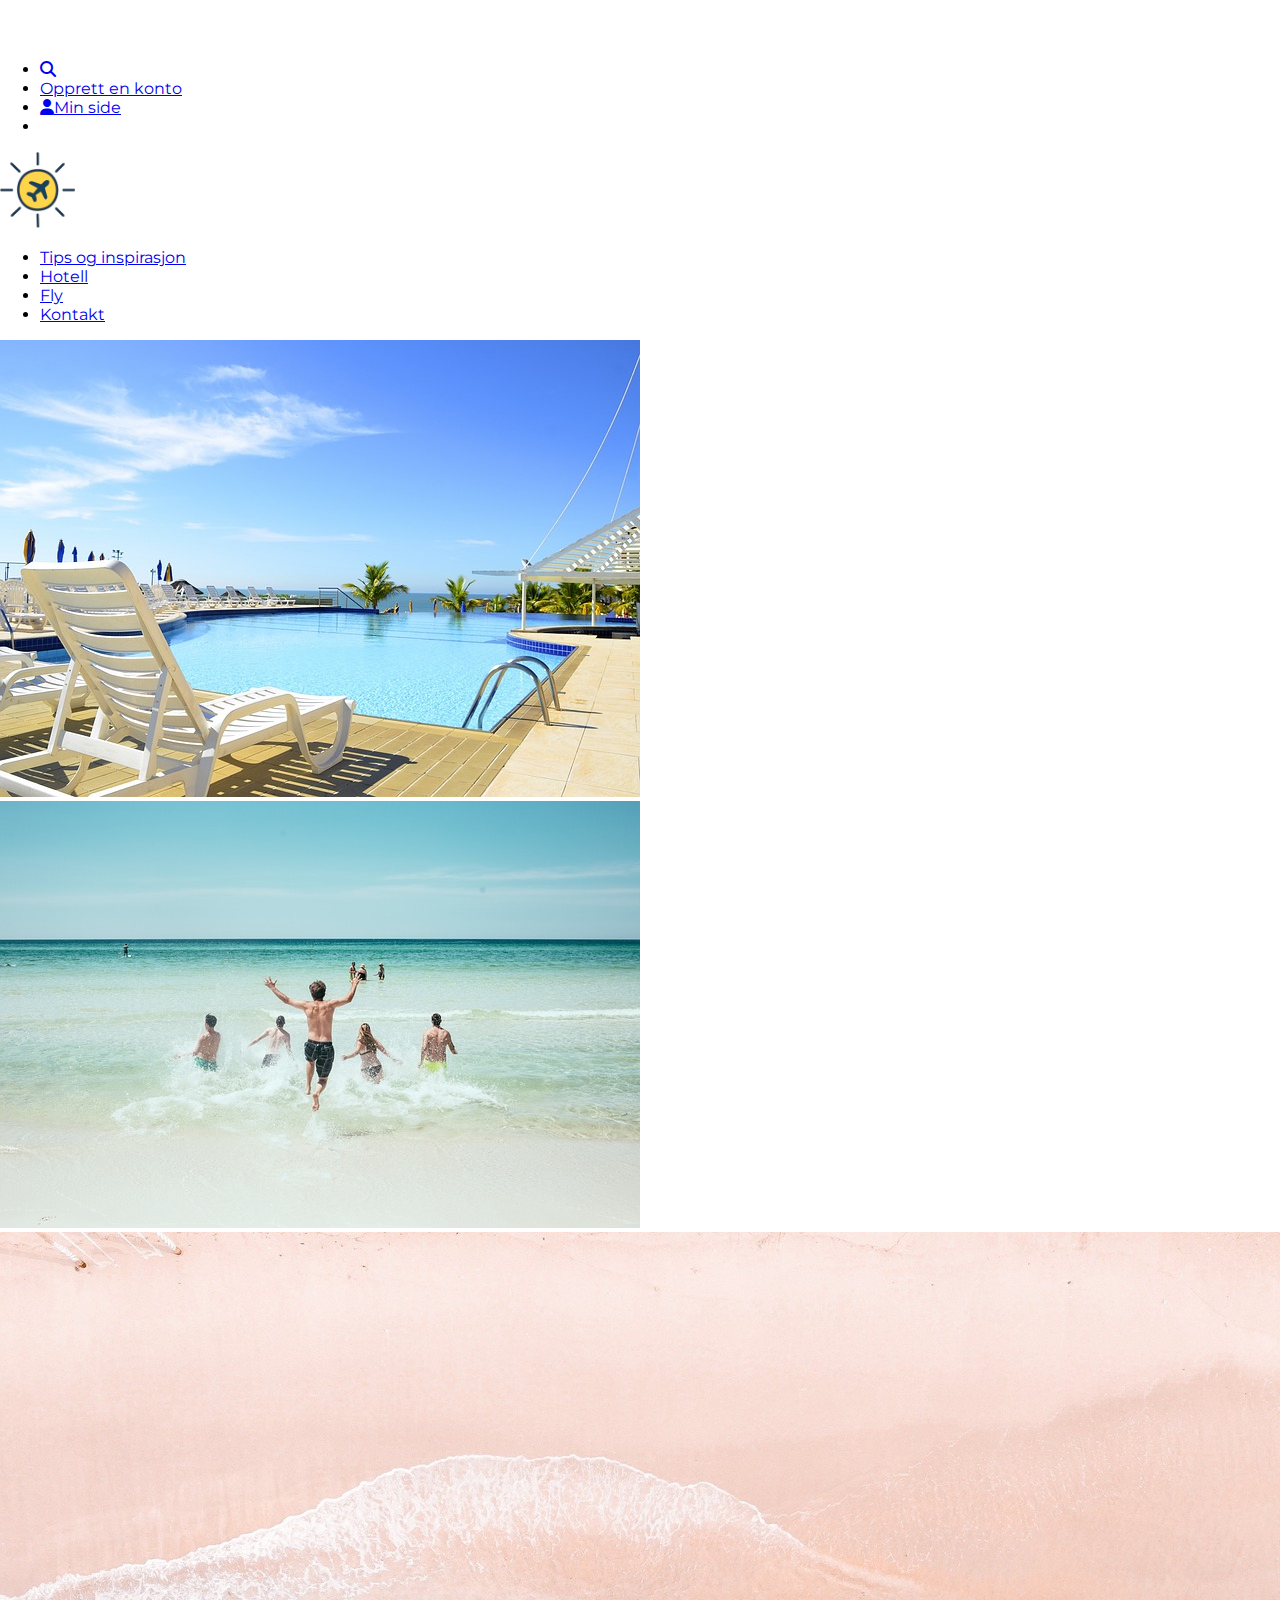
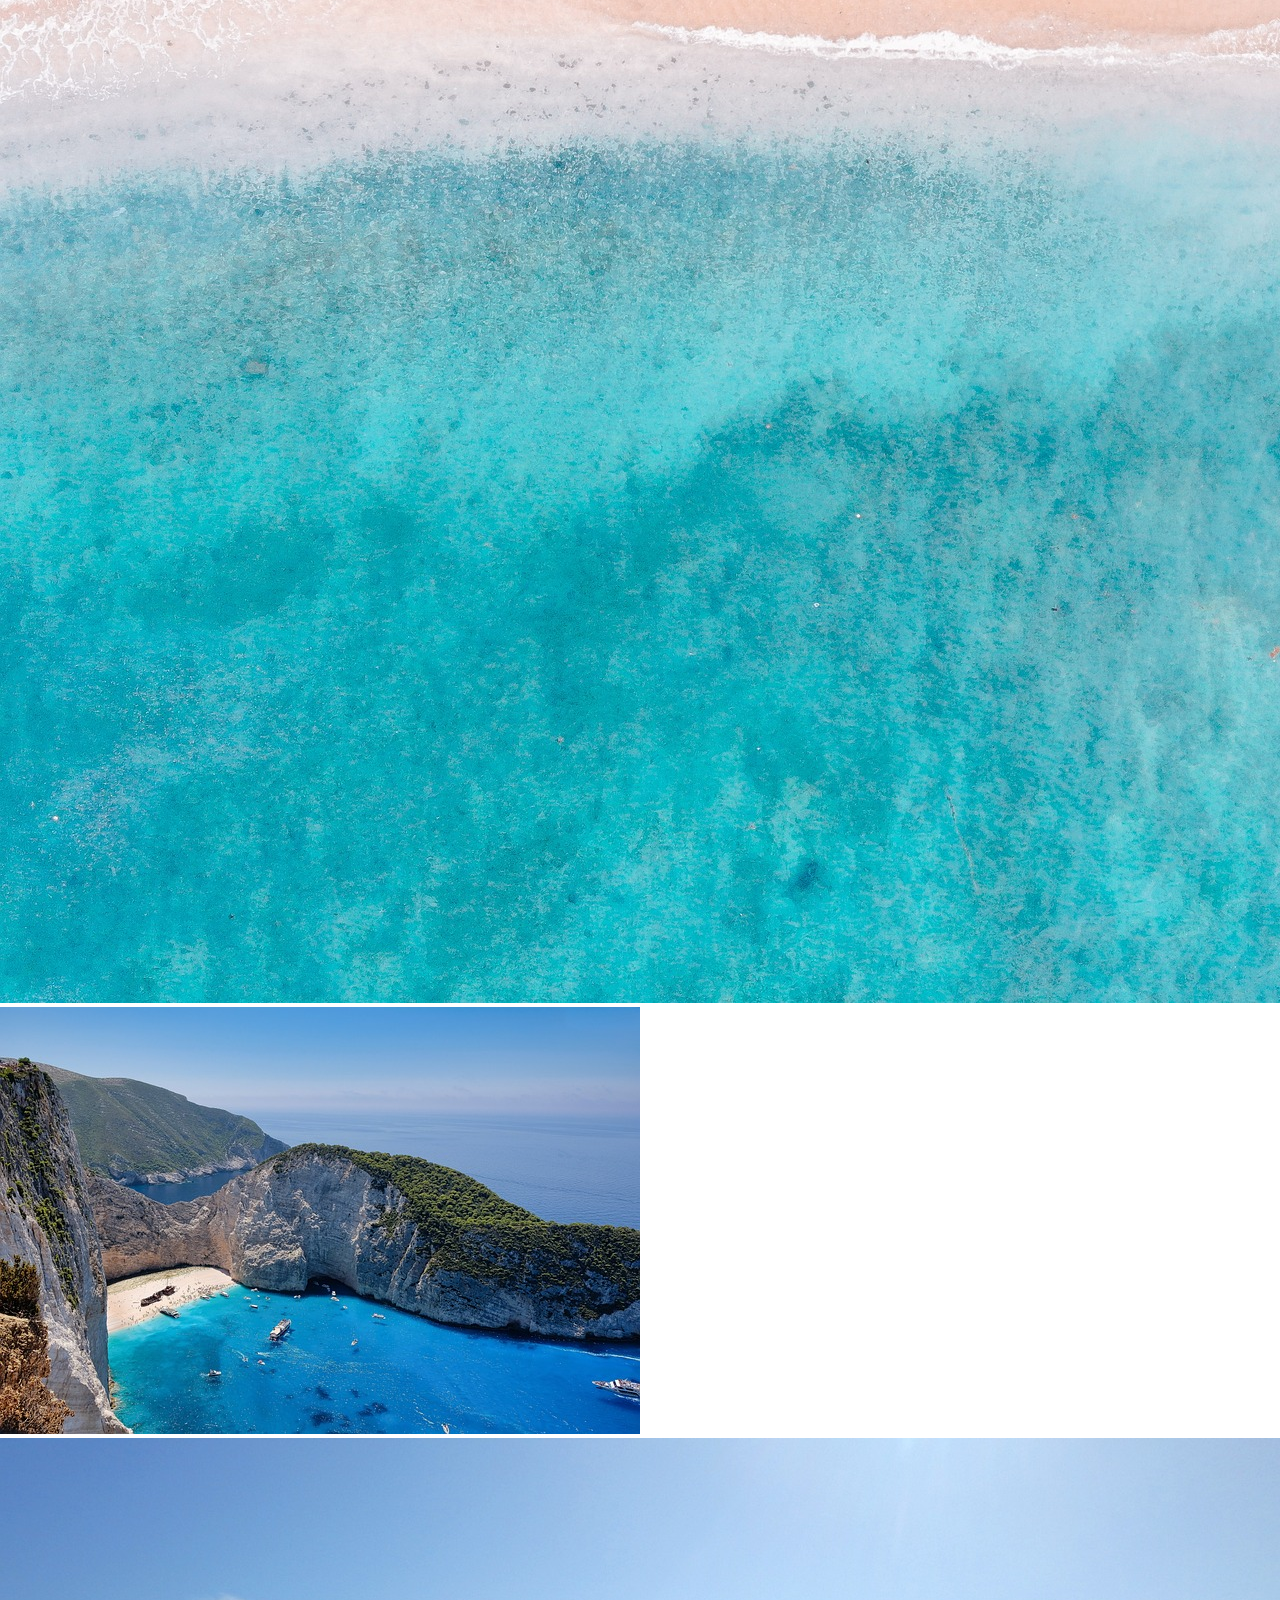
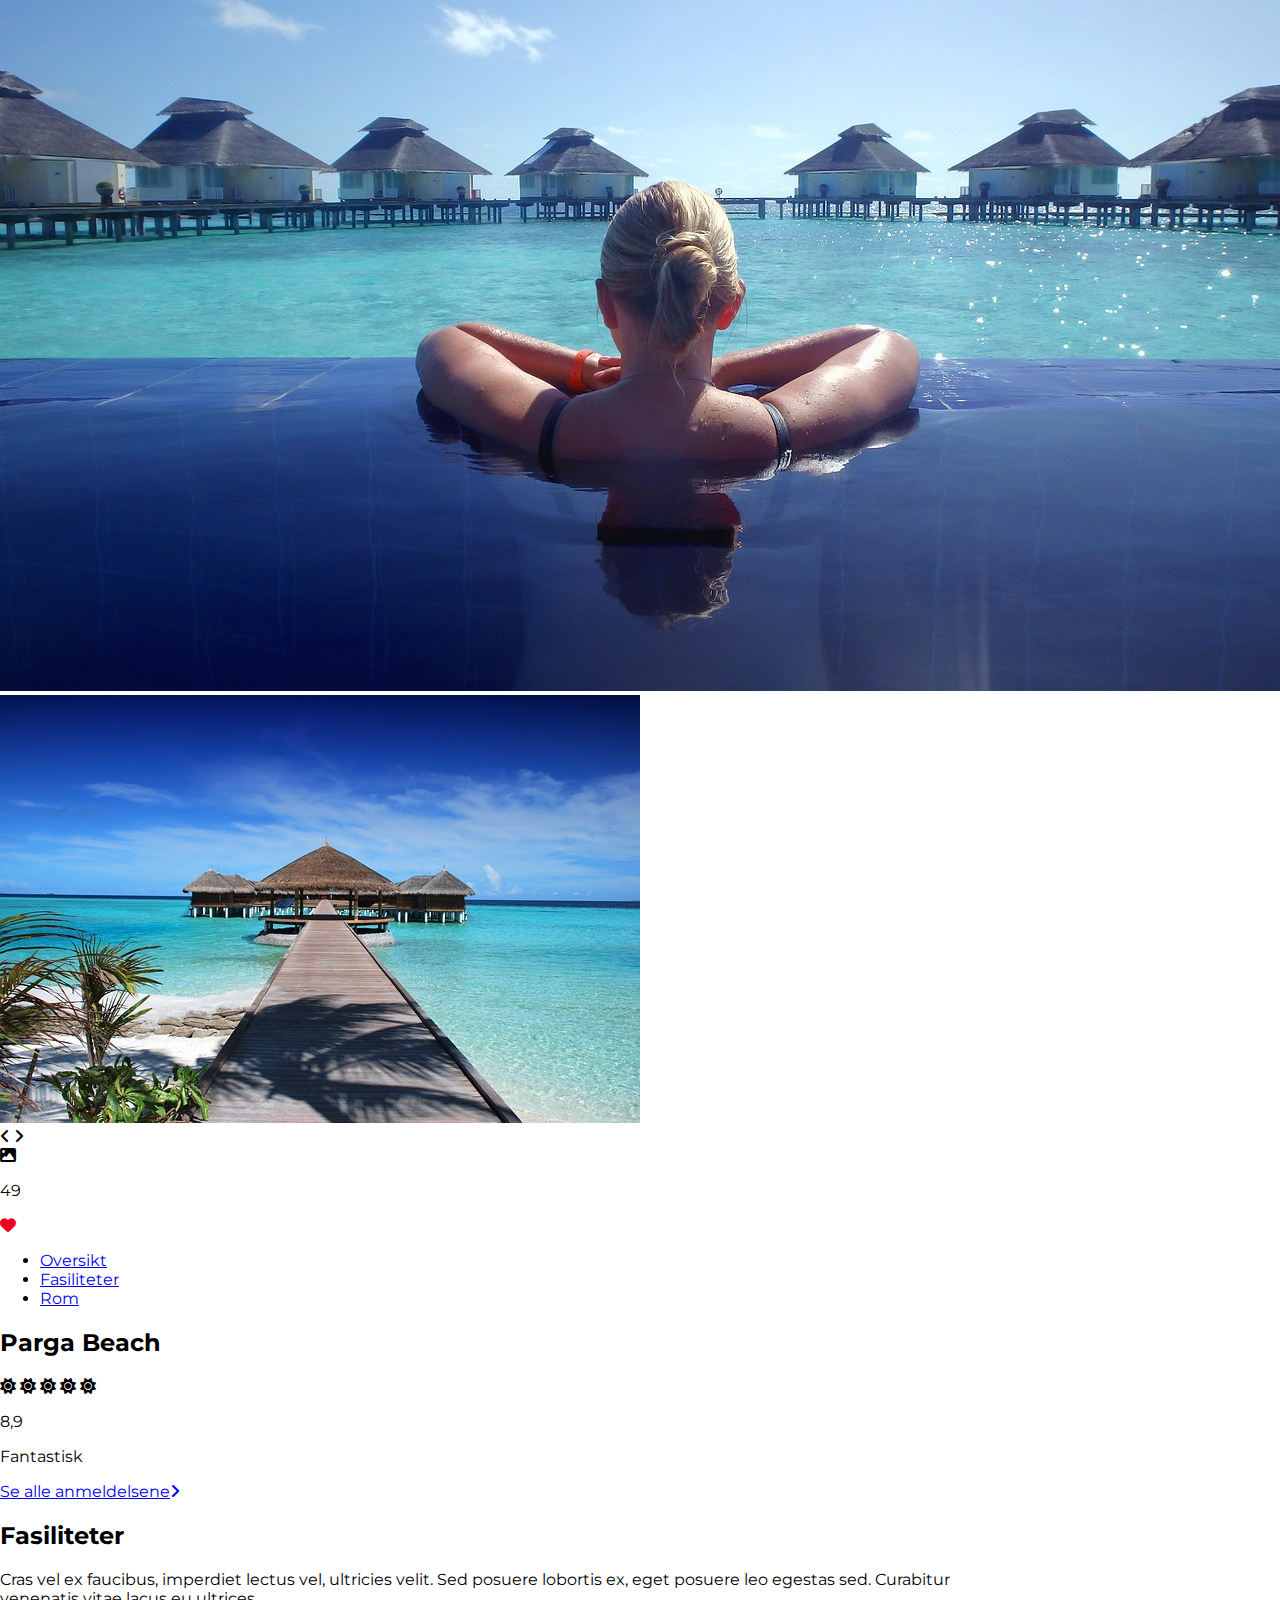
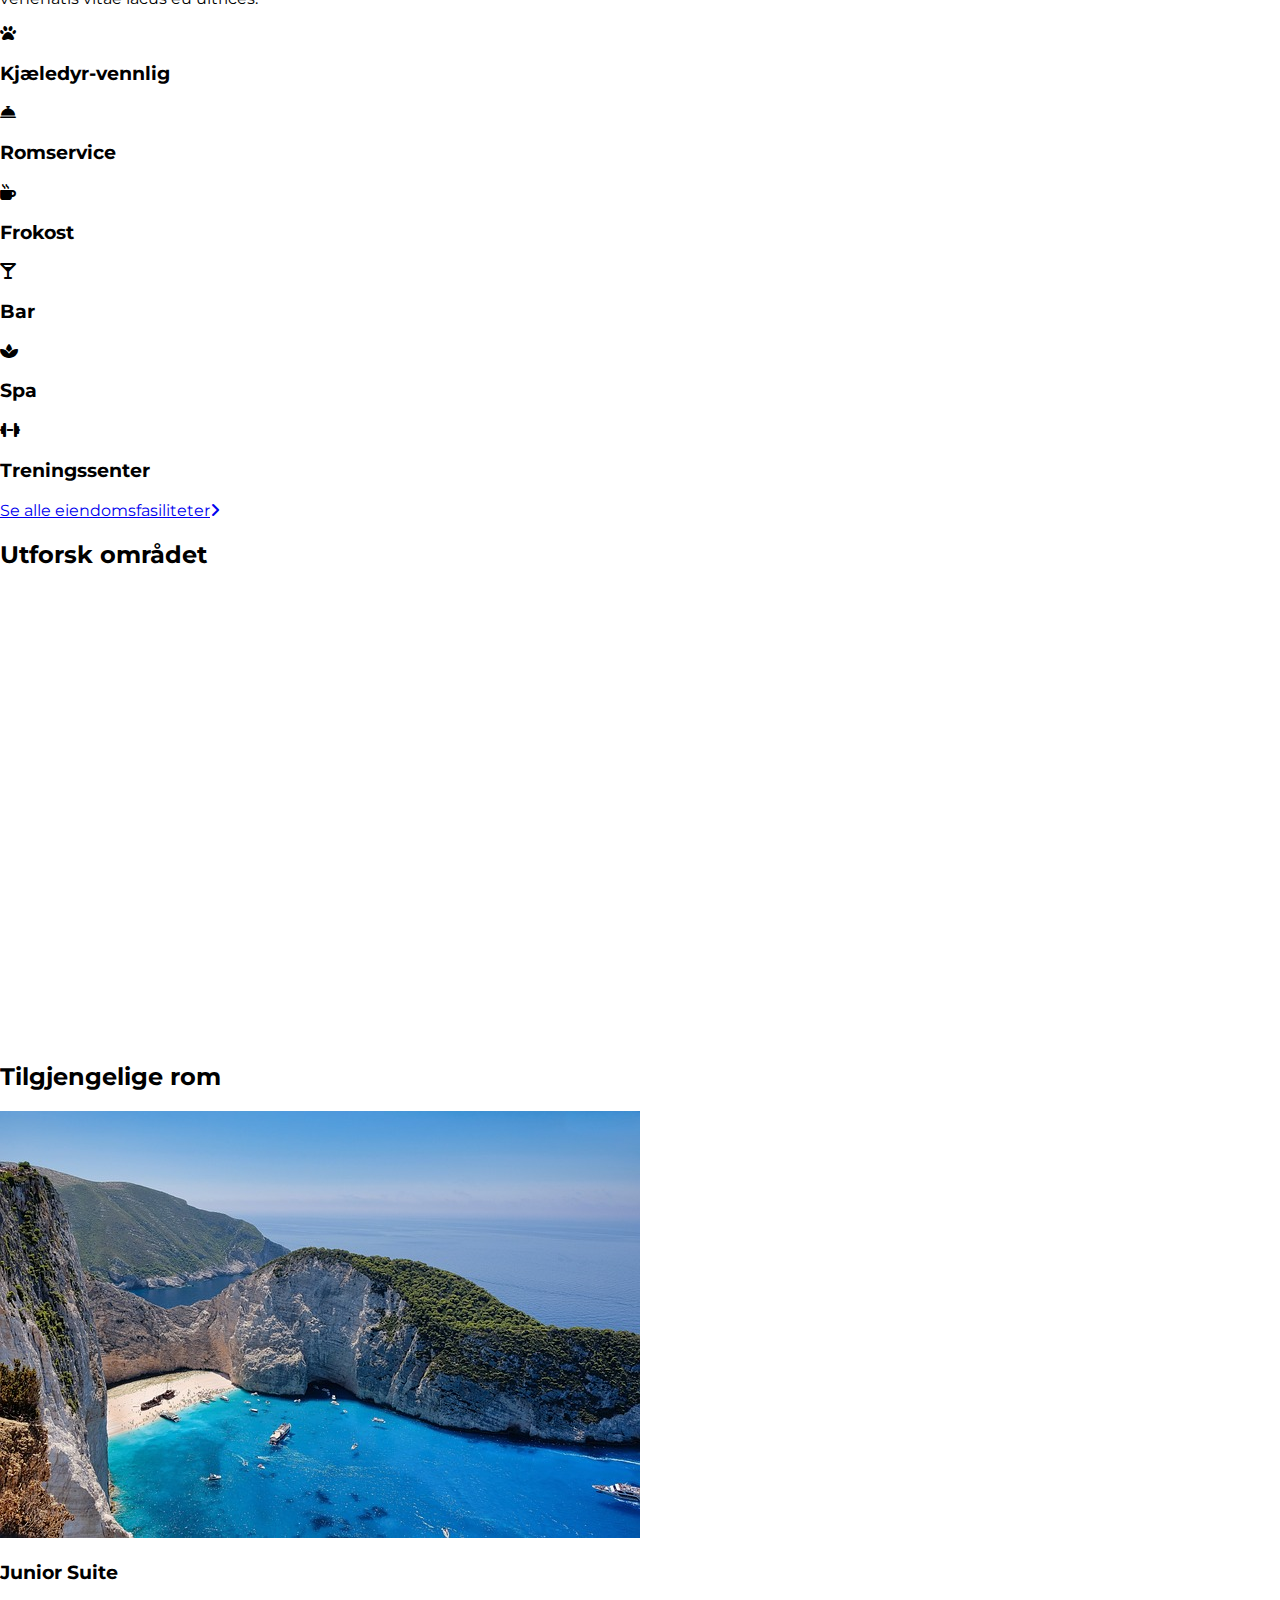
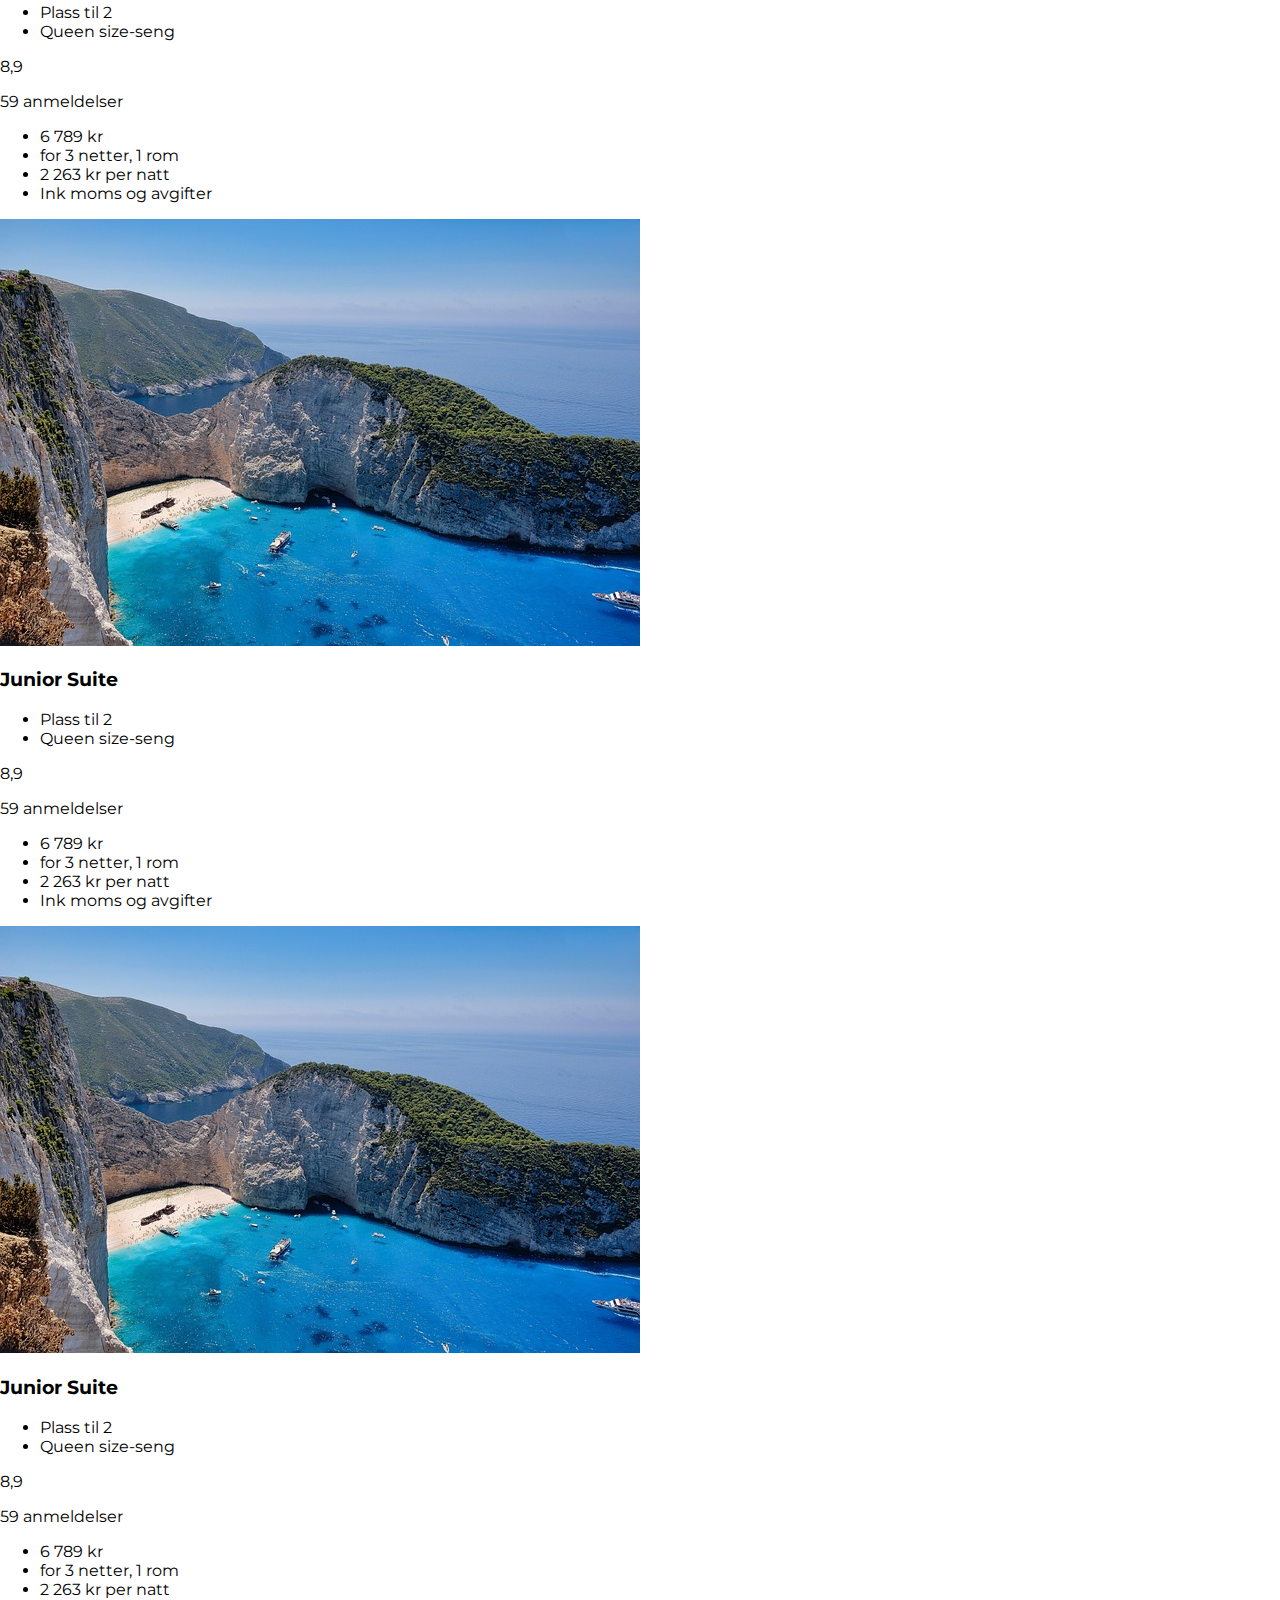
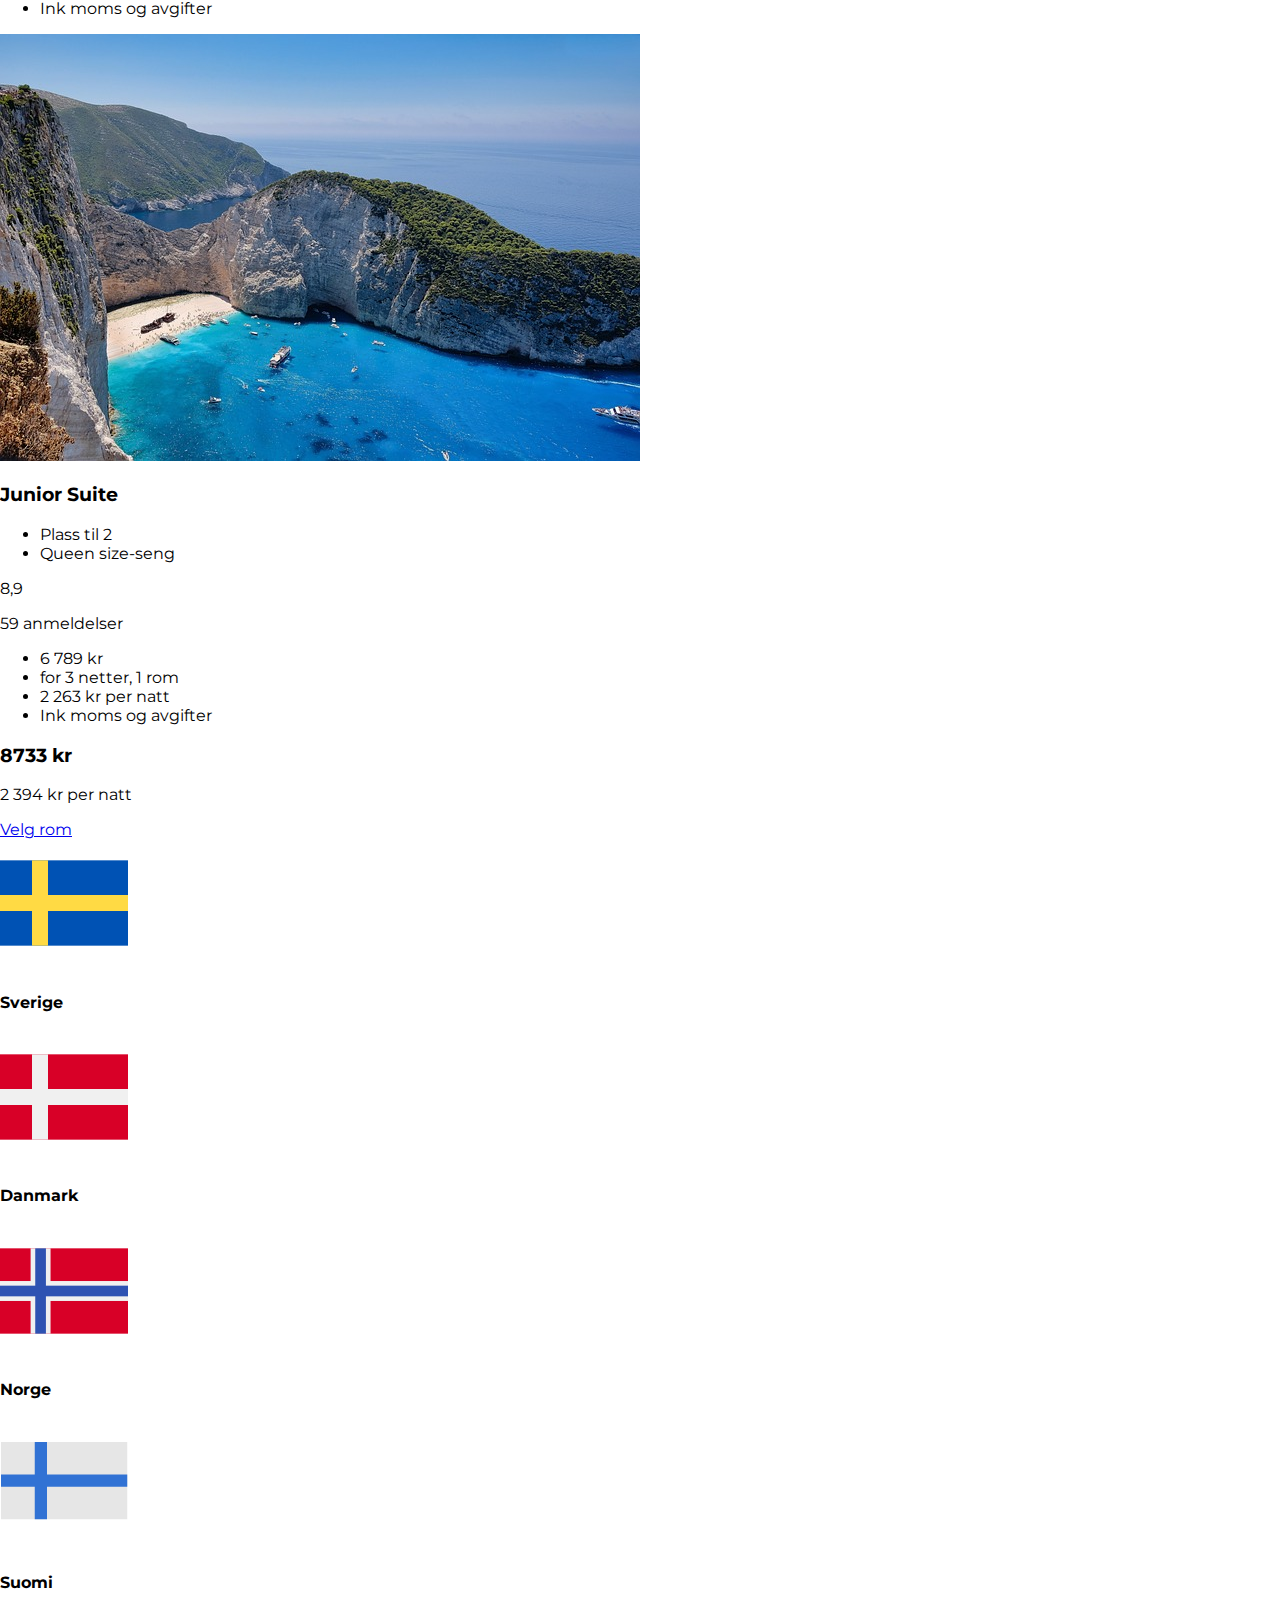
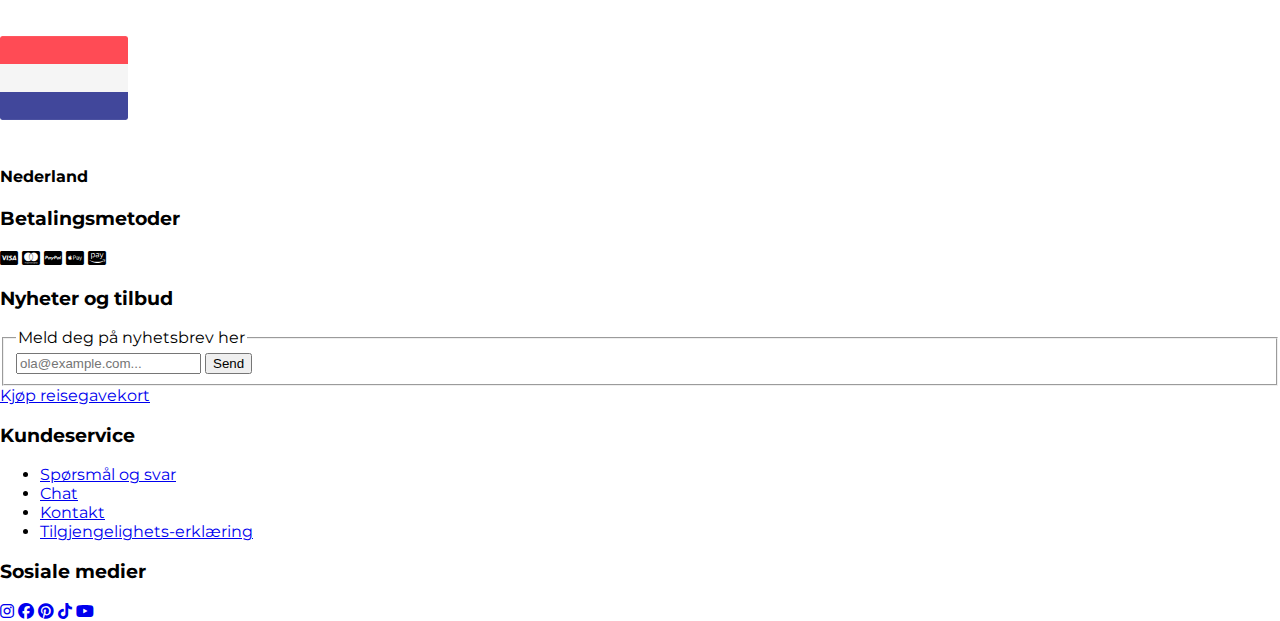
==== commit 441f95f2: "Gjorde ferdig hotellsiden til mobil" ====
--- a/hotell.html
+++ b/hotell.html
@@ -106,45 +106,68 @@
     </header>
 
     <main class="main-max-width">
-        <section>
+        <section id="parga-beach-score-seksjon">
             <h2>Parga Beach</h2>
             <section>
-                <h4 class="hidden-headlines">Soler</h4><!--HIDE THIS-->
+                <h4 class="removed-headlines" aria-label="Score vist i antall soler">Soler</h4><!--HIDE THIS-->
                 <i class="fa-solid fa-sun"></i>
                 <i class="fa-solid fa-sun"></i>
                 <i class="fa-solid fa-sun"></i>
                 <i class="fa-solid fa-sun"></i>
-                <i class="fa-regular fa-sun"></i><!--CHANGE THIS ONE-->
-            </section>
-
-            <section>
-                <h4 class="hidden-headlines">Score</h4><!--HIDE THIS-->
-                <p>8,9</p>
-                <p>Fantastisk</p>
-            </section>
-
-            <a href="#">Se alle anmeldelsene<i class="fa-solid fa-angle-right"></i></a>
+                <i class="fa-regular fa-sun"></i>
+            </section>
+
+            <section id="parga-beach-score">
+                <h4 class="removed-headlines" aria-label="Score vist i tall-verdi og beskrivelse">Score</h4><!--HIDE THIS-->
+                <p id="parga-beach-score-score">8,9</p>
+                <p id="fantastisk">Fantastisk</p>
+            </section>
+
+            <a href="#" id="se-alle-anmeldelsene">Se alle anmeldelsene<i class="fa-solid fa-angle-right"></i></a>
         </section>
 
         <section id="fasiliteter">
             <h2>Fasiliteter</h2>
             <p>Cras vel ex faucibus, imperdiet lectus vel, ultricies velit. Sed posuere lobortis ex, eget posuere leo egestas sed. Curabitur venenatis vitae lacus eu ultrices.</p>
 
-            <section>
-                <h4 class="hidden-headlines">Ikoner og beskrivelser</h4><!--HIDE THIS-->
-                <i class="fa-solid fa-paw">Kjæledyr-vennlig</i>
-                <i class="fa-solid fa-bell-concierge">Romservice</i>
-                <i class="fa-solid fa-mug-hot">Frokost</i>
-                <i class="fa-solid fa-martini-glass">Bar</i>
-                <i class="fa-solid fa-spa">Spa</i>
-                <i class="fa-solid fa-dumbbell">Treningssenter</i>
-            </section>
-
-            <a href="#">Se alle eiendomsfasiliteter<i class="fa-solid fa-angle-right"></i></a>
-        </section>
-
-        <section><!--Kartet er hentet direkte fra Google Maps sin share funksjon - hvor man kan hente html kode, koden nedenfor, som viser det valgte stedet i et kart-->
-            <h2 class="hidden-headlines">Kart</h2><!--HIDE THIS-->
+            <section id="ikoner-og-beskrivelser">
+                <h4 class="removed-headlines" aria-label="Ikoner og beskrivelser">Ikoner og beskrivelser</h4><!--HIDE THIS-->
+                <section>
+                    <i class="fa-solid fa-paw"></i>
+                    <h3>Kjæledyr-vennlig</h3>
+                </section>
+
+                <section>
+                    <i class="fa-solid fa-bell-concierge"></i>
+                    <h3>Romservice</h3>
+                </section>
+
+                <section>
+                    <i class="fa-solid fa-mug-hot"></i>
+                    <h3>Frokost</h3>
+                </section>
+
+                <section>
+                    <i class="fa-solid fa-martini-glass"></i>
+                    <h3>Bar</h3>
+                </section>
+
+                <section>
+                    <i class="fa-solid fa-spa"></i>
+                    <h3>Spa</h3>
+                </section>
+
+                <section>
+                    <i class="fa-solid fa-dumbbell"></i>
+                    <h3>Treningssenter</h3>
+                </section>
+            </section>
+
+            <a href="#" id="se-alle-eiendomsfasiliteter">Se alle eiendomsfasiliteter<i class="fa-solid fa-angle-right"></i></a>
+        </section>
+
+        <section id="utforsk-området"><!--Kartet er hentet direkte fra Google Maps sin share funksjon - hvor man kan hente html kode, koden nedenfor, som viser det valgte stedet i et kart-->
+            <h2>Utforsk området</h2>
             <iframe src="https://www.google.com/maps/embed?pb=!1m18!1m12!1m3!1d3819.9351675270395!2d20.383788354548848!3d39.28561749875282!2m3!1f0!2f0!3f0!3m2!1i1024!2i768!4f13.1!3m3!1m2!1s0x135c632e49c7cda5%3A0x9406a292c1e28ae2!2sParga%20Beach%20Resort!5e1!3m2!1sen!2sno!4v1737475982877!5m2!1sen!2sno" width="600" height="450" style="border:0;" allowfullscreen="" loading="lazy" referrerpolicy="no-referrer-when-downgrade"></iframe>
         </section>
 
@@ -155,17 +178,17 @@
                     <img src="Images/beach-6514331_640.jpg" alt="en lagune med blått vann og skip.">
                 </picture>
                 <h3>Junior Suite</h3>
-                <ul>
+                <ul class="plass-til-2">
                     <li>Plass til 2</li>
-                    <li>Queen size-seng</li>
-                </ul>
-                <section>
-                    <h4 class="hidden-headlines">Score</h4><!--HIDE THIS-->
-                    <p>8,9</p>
+                    <li class="queen-size-seng">Queen size-seng</li>
+                </ul>
+                <section class="score-og-andmeldelser">
+                    <h4 class="removed-headlines" aria-label="Score vist i tall-verdi og antall anmeldelser">Score</h4><!--HIDE THIS-->
+                    <p class="score-tall">8,9</p>
                     <p>59 anmeldelser</p>
                 </section>
-                <ul>
-                    <li>6 789 kr</li>
+                <ul class="ekstra-detaljer">
+                    <li class="ekstra-detaljer-pris">6 789 kr</li>
                     <li>for 3 netter, 1 rom</li>
                     <li>2 263 kr per natt</li>
                     <li>Ink moms og avgifter</li>
@@ -177,17 +200,17 @@
                     <img src="Images/beach-6514331_640.jpg" alt="en lagune med blått vann og skip.">
                 </picture>
                 <h3>Junior Suite</h3>
-                <ul>
+                <ul class="plass-til-2">
                     <li>Plass til 2</li>
-                    <li>Queen size-seng</li>
-                </ul>
-                <section>
-                    <h4 class="hidden-headlines">Score</h4><!--HIDE THIS-->
-                    <p>8,9</p>
+                    <li class="queen-size-seng">Queen size-seng</li>
+                </ul>
+                <section class="score-og-andmeldelser">
+                    <h4 class="removed-headlines" aria-label="Score vist i tall-verdi og antall anmeldelser">Score</h4><!--HIDE THIS-->
+                    <p class="score-tall">8,9</p>
                     <p>59 anmeldelser</p>
                 </section>
-                <ul>
-                    <li>6 789 kr</li>
+                <ul class="ekstra-detaljer">
+                    <li class="ekstra-detaljer-pris">6 789 kr</li>
                     <li>for 3 netter, 1 rom</li>
                     <li>2 263 kr per natt</li>
                     <li>Ink moms og avgifter</li>
@@ -199,17 +222,17 @@
                     <img src="Images/beach-6514331_640.jpg" alt="en lagune med blått vann og skip.">
                 </picture>
                 <h3>Junior Suite</h3>
-                <ul>
+                <ul class="plass-til-2">
                     <li>Plass til 2</li>
-                    <li>Queen size-seng</li>
-                </ul>
-                <section>
-                    <h4 class="hidden-headlines">Score</h4><!--HIDE THIS-->
-                    <p>8,9</p>
+                    <li class="queen-size-seng">Queen size-seng</li>
+                </ul>
+                <section class="score-og-andmeldelser">
+                    <h4 class="removed-headlines" aria-label="Score vist i tall-verdi og antall anmeldelser">Score</h4><!--HIDE THIS-->
+                    <p class="score-tall">8,9</p>
                     <p>59 anmeldelser</p>
                 </section>
-                <ul>
-                    <li>6 789 kr</li>
+                <ul class="ekstra-detaljer">
+                    <li class="ekstra-detaljer-pris">6 789 kr</li>
                     <li>for 3 netter, 1 rom</li>
                     <li>2 263 kr per natt</li>
                     <li>Ink moms og avgifter</li>
@@ -221,22 +244,37 @@
                     <img src="Images/beach-6514331_640.jpg" alt="en lagune med blått vann og skip.">
                 </picture>
                 <h3>Junior Suite</h3>
-                <ul>
+                <ul class="plass-til-2">
                     <li>Plass til 2</li>
-                    <li>Queen size-seng</li>
-                </ul>
-                <section>
-                    <h4 class="hidden-headlines">Score</h4><!--HIDE THIS-->
-                    <p>8,9</p>
+                    <li class="queen-size-seng">Queen size-seng</li>
+                </ul>
+                <section class="score-og-andmeldelser">
+                    <h4 class="removed-headlines" aria-label="Score vist i tall-verdi og antall anmeldelser">Score</h4><!--HIDE THIS-->
+                    <p class="score-tall">8,9</p>
                     <p>59 anmeldelser</p>
                 </section>
-                <ul>
-                    <li>6 789 kr</li>
+                <ul class="ekstra-detaljer">
+                    <li class="ekstra-detaljer-pris">6 789 kr</li>
                     <li>for 3 netter, 1 rom</li>
                     <li>2 263 kr per natt</li>
                     <li>Ink moms og avgifter</li>
                 </ul>
             </article>
+
+            <section id="tilgjengelige-rom-scroll-følger-container">
+                <h4 class="removed-headlines">Over-Container</h4>
+                <section id="tilgjengelige-rom-scroll-følger">
+                    <h4 class="removed-headlines">Container</h4>
+                    <section id="tilgjengelige-rom-priser">
+                        <h3>8733 kr</h3>
+                        <p>2 394 kr per natt</p>
+                    </section>
+                    <section id="velg-rom-knapp">
+                        <h4 class="removed-headlines" aria-label="Velg rom">Velg rom</h4>
+                        <a href="#">Velg rom</a>
+                    </section>
+                </section>
+            </section>
         </section>
     </main>
 
--- a/CSS/style.css
+++ b/CSS/style.css
@@ -173,6 +173,7 @@
         border-style: solid;
         border-width: 1px;
         box-shadow: 1px 1px 1px 1px #e8e8e8;
+        position: relative;
         overflow: hidden;
         form {
             display: flex;
@@ -205,21 +206,7 @@
         }
         form fieldset label select option{color: black}
 
-        #scrolle-pil {/*KOM TILBAKE TIL DENNE - PLASSER PÅ HØYRE SIDEN AV SCROLLBAREN*/
-            position: absolute;
-            padding-top: 20px;
-            background: rgba(255, 255, 255, 0.536);
-            font-size: 30px;
-            margin: 5px; 
-            max-width: 100%;
-            a i {
-                height: 50px;
-                width: 50px;
-            }
-        }
-
         #bestillingskjema-linker {
-            justify-self: center;
             padding: 20px;
             margin: 0;
             display: flex;
@@ -251,6 +238,18 @@
                 border-radius: 5px; 
                 font-weight: bold;
             }
+        }
+
+        #scrolle-pil {
+            display: flex;
+            align-self: flex-end;
+            background: rgba(255, 255, 255, 0.8);
+            font-size: 30px;
+            max-width: 100%;
+            padding-top: 0;
+            bottom: 320px;
+            margin-right: 15px;
+            position: absolute;
         }
     }
 
@@ -436,6 +435,7 @@
         width: 100%;
         position: absolute;
         color: #f6f5f2;
+        bottom: -32px;
         i {
             border-style: solid;
             border-width: 1px;
@@ -495,6 +495,201 @@
         color: #1ca2c1;}
     }
 
+    /*Main*/
+    /*Parga beach*/
+    #parga-beach-score-seksjon {
+        padding: 10px;
+        display: flex;
+        flex-direction: column;
+        section i {color: #ffcf40;}
+    }
+    #parga-beach-score {
+        display: flex;
+        flex-direction: row;
+        font-weight: bold;
+        align-items: center;
+    }
+    #parga-beach-score-score {
+        background-color: #019101;
+        color: white;
+        padding: 7px;
+        border-style: solid;
+        border-width: 1px;
+        border-radius: 20px;
+        border-color: #019101;
+    }
+    #fantastisk {
+        margin-left: 10px;
+    }
+    #se-alle-anmeldelsene {
+        font-weight: bold;
+        color: #1ca2c1;
+        text-decoration: none;
+        font-size: 13px; /*Gjorde den så liten siden det er slik den ser ut på bildene*/
+    }
+
+    /*Fasiliteter*/
+    #fasiliteter {
+        padding: 10px;
+        display: flex;
+        flex-direction: column;
+        max-width: 100%;
+    }
+    #ikoner-og-beskrivelser {
+        display: flex;
+        flex-direction: row;
+        flex-wrap: wrap;
+        max-width: 100%;
+        section {
+            display: flex;
+            flex-direction: row;
+            align-items: center;
+            width: 50%;
+            padding: 10px;
+            h3{margin: 0; padding-left: 10px;}
+        }
+    }
+    #se-alle-eiendomsfasiliteter {
+        margin-top: 5px;
+        font-weight: bold;
+        color: #1ca2c1;
+        text-decoration: none;
+        font-size: 13px;
+    }
+
+    /*utforsk området kartet*/
+    #utforsk-området {
+        max-width: 100%;
+        h2{padding: 10px;}
+        iframe {width: 100%;}
+    }
+
+    /*Tilgjengelige rom*/
+    #tilgjengelige-rom {
+        display: flex;
+        flex-direction: column;
+        width: 100%;
+        height: auto;
+        padding: 10px;
+        article {
+            display: flex;
+            flex-direction: column;
+            max-width: 500px;
+            border-style: solid;
+            border-width: 1px;
+            border-color: #e8e8e8;
+            border-radius: 10px;
+            box-shadow: 1px 1px 1px 1px #e8e8e8;
+            margin: 10px;
+            h3 {
+                padding: 10px;
+                margin-left: 10px;
+                margin-bottom: 0;
+                margin-top: 5px;
+                font-weight: bold;
+            }
+            p {
+                padding: 10px;
+            }
+            ul li {
+                padding: 10px;
+            }
+            picture img {
+                object-fit: cover;
+                max-width: 100%;
+                height: auto;
+                border-top-left-radius: 10px;
+                border-top-right-radius: 10px;
+            }
+        }
+        .plass-til-2 {
+            padding: 0;
+            font-size: 13px;
+            display: flex;
+            flex-direction: row;
+            margin: 0;
+            margin-left: 10px;
+            list-style: none;
+            li {padding-bottom: 0;}
+        }
+        .queen-size-seng {
+            margin-left: 10px;
+            list-style: circle;
+        }
+
+        .score-og-andmeldelser {
+            display: flex;
+            flex-direction: row;
+            padding-left: 10px;
+            margin-left: 10px;
+            p {font-weight: bold;}
+        }
+        .score-tall {
+            background-color: #019101;
+            color: white;
+            padding: 7px;
+            border-style: solid;
+            border-width: 1px;
+            border-radius: 20px;
+            border-color: #019101;
+        }
+        .ekstra-detaljer {
+            padding-left: 0;
+            margin-left: 20px;
+            margin-top: 0;
+            list-style: none;
+            font-size: 13px;
+            li {padding: 0;}
+        }
+        .ekstra-detaljer-pris {
+            font-weight: bold;
+            font-size: 20px;
+        }
+
+        #tilgjengelige-rom-scroll-følger-container {
+            /*Denne oppfører seg ganske rart og jeg vet ikke hvorfor. Den virker som den skal på noen skjermstørrelser. Mens på andre, eller når man justerer 
+            på skjermstørrelsen, så slutter den å vise seg av og til - og andre ganger gjør endringer på skjermstørrelsen at den fungerer igjen.
+            Så hvis du tilfeldigvis ikke kan se at denne faktisk funker, så prøv å endre på skjermstørrelsen :)*/
+            position: sticky;
+            bottom: 0;
+            top: 0;
+            background-color: white;
+            border-top-style: solid;
+            border-right-style: solid;
+            border-left-style: solid;
+            border-top-left-radius: 10px;
+            border-top-right-radius: 10px;
+            border-width: 1px;
+            border-color: #e8e8e8;
+        }
+        #tilgjengelige-rom-scroll-følger {
+            display: flex;
+            justify-content: space-between;
+            align-items: center;
+            padding: 10px;
+        }
+        #tilgjengelige-rom-priser{
+            display: flex;
+            flex-direction: column;
+            padding: 5px;
+            h3, p {margin: 2px;}
+            p{font-size: 13px;}
+        }
+        #velg-rom-knapp{
+            display: flex;
+            align-items: center;
+            border-radius: 20px;
+            height: 40px;
+            background-color: #1ca2c1;
+            a {
+                color: white;
+                text-decoration: none;
+                padding: 10px;
+                font-weight: bold;
+            }
+        }
+    }
+
     /**/
 }
 
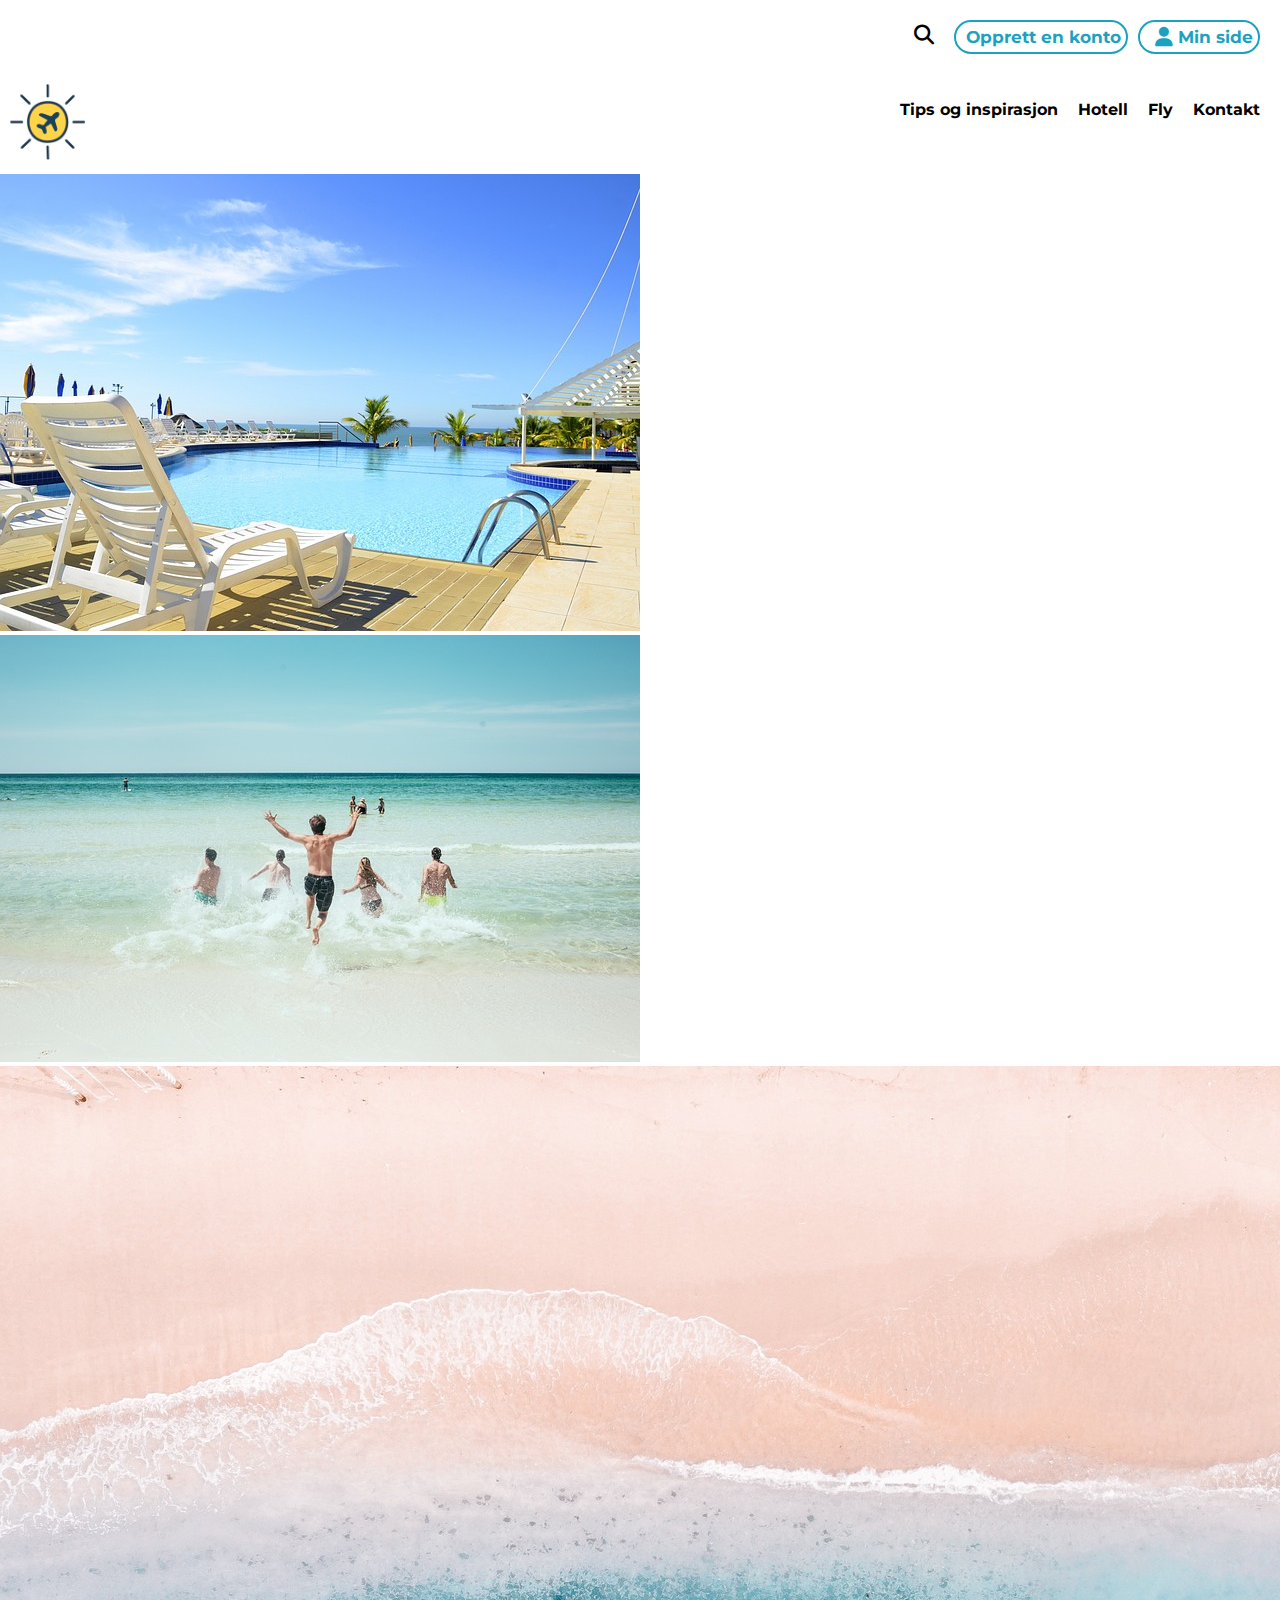
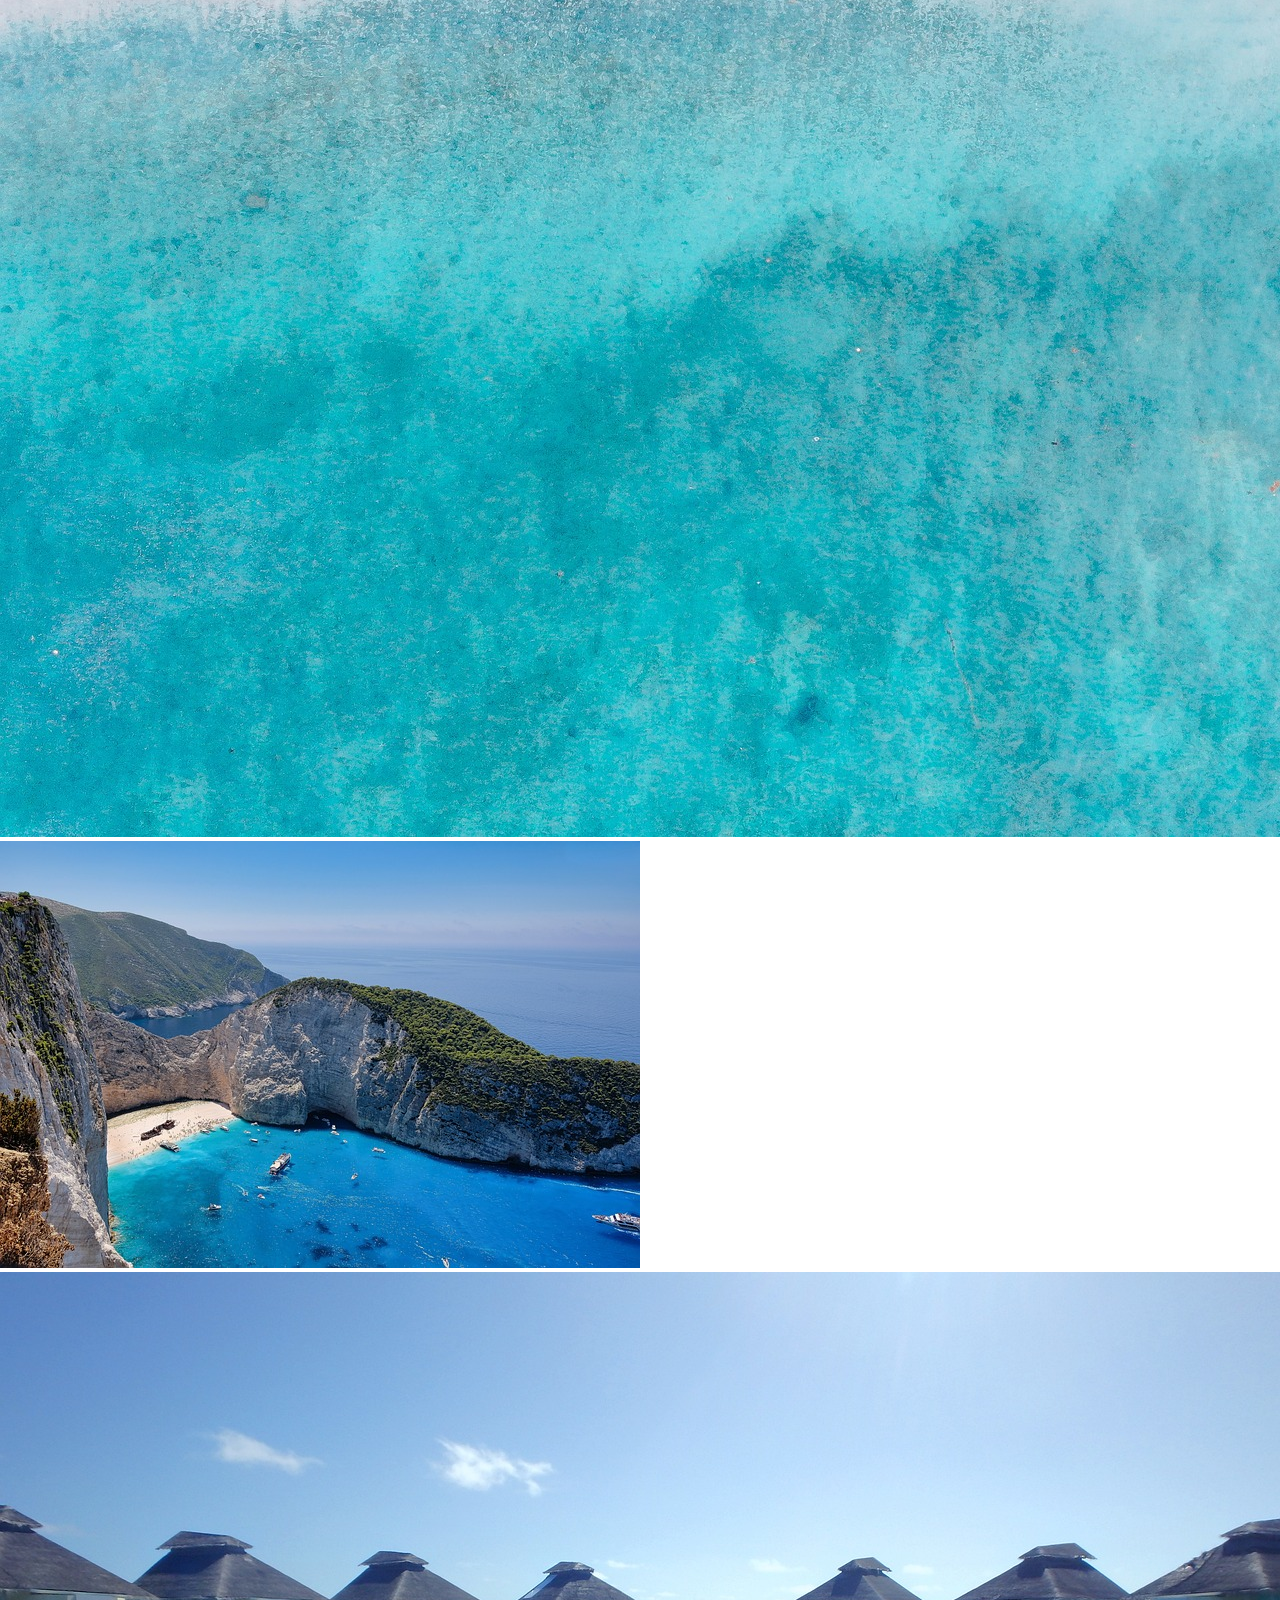
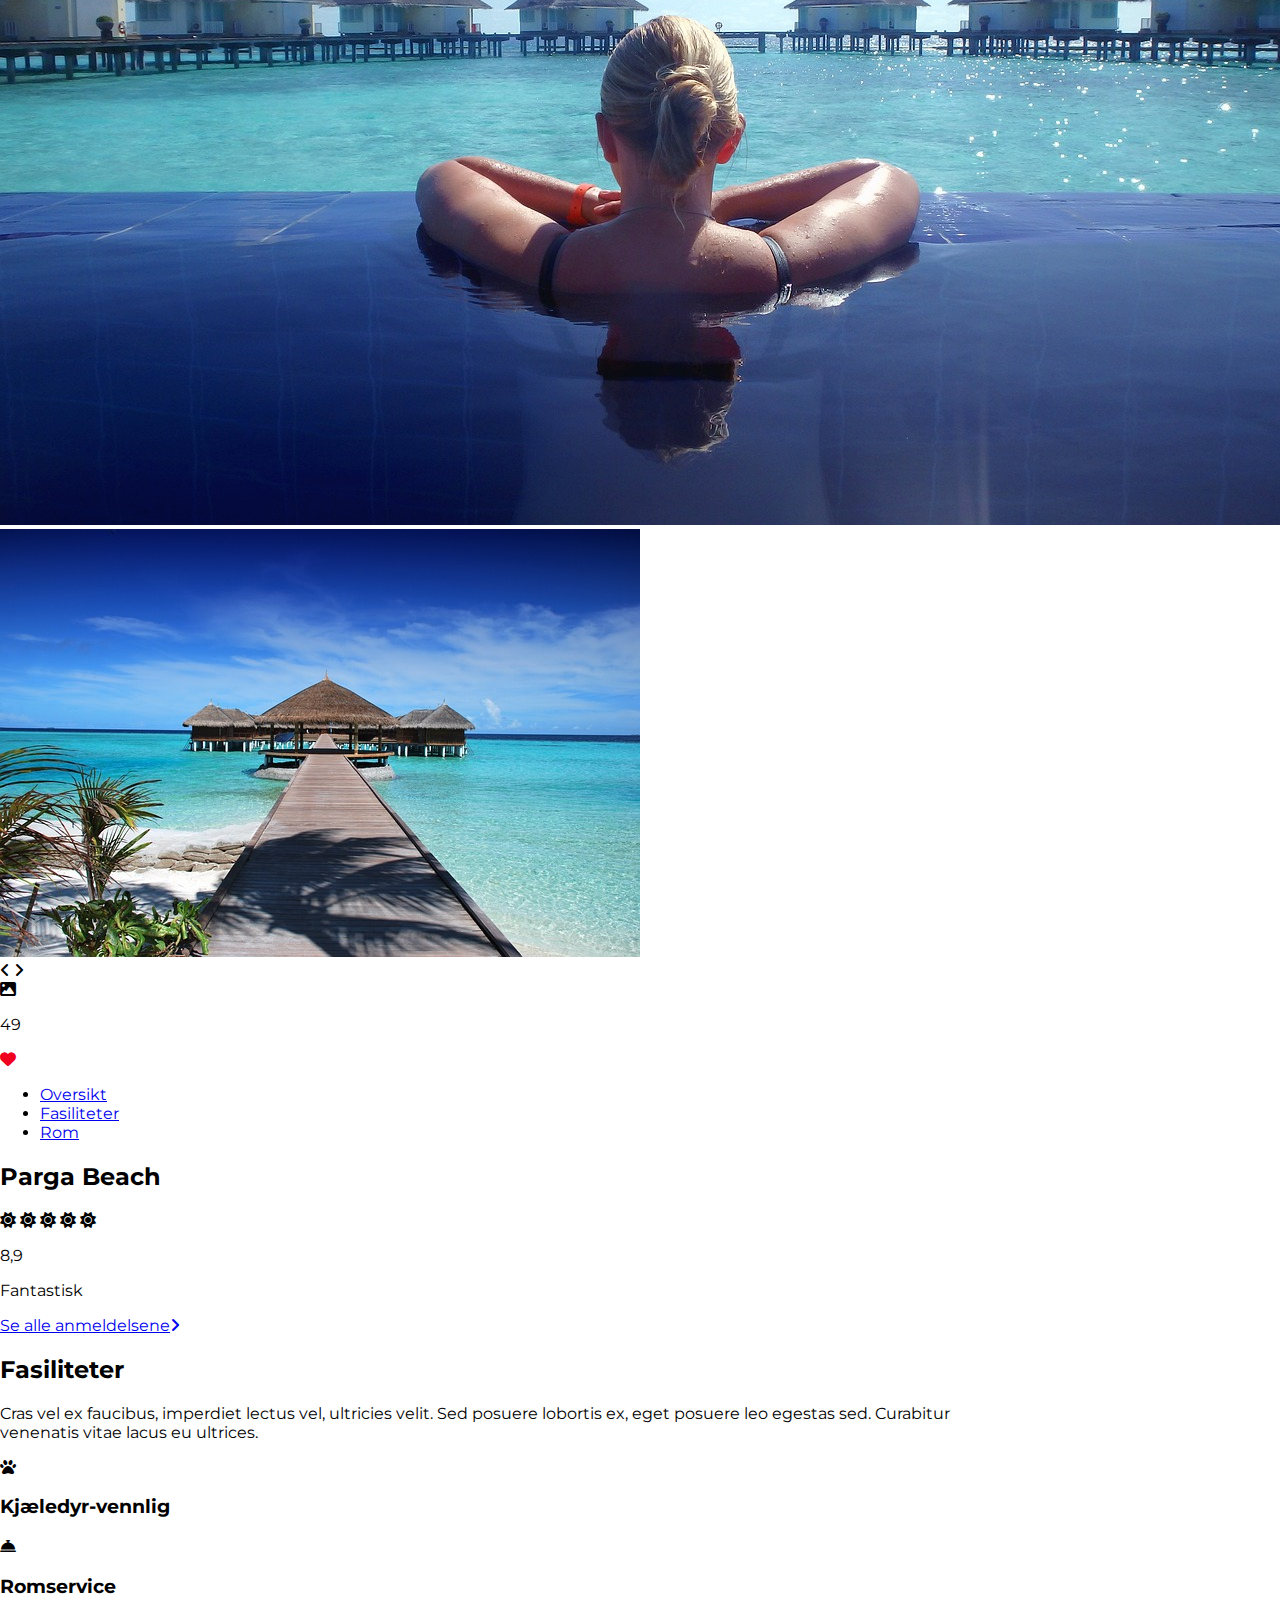
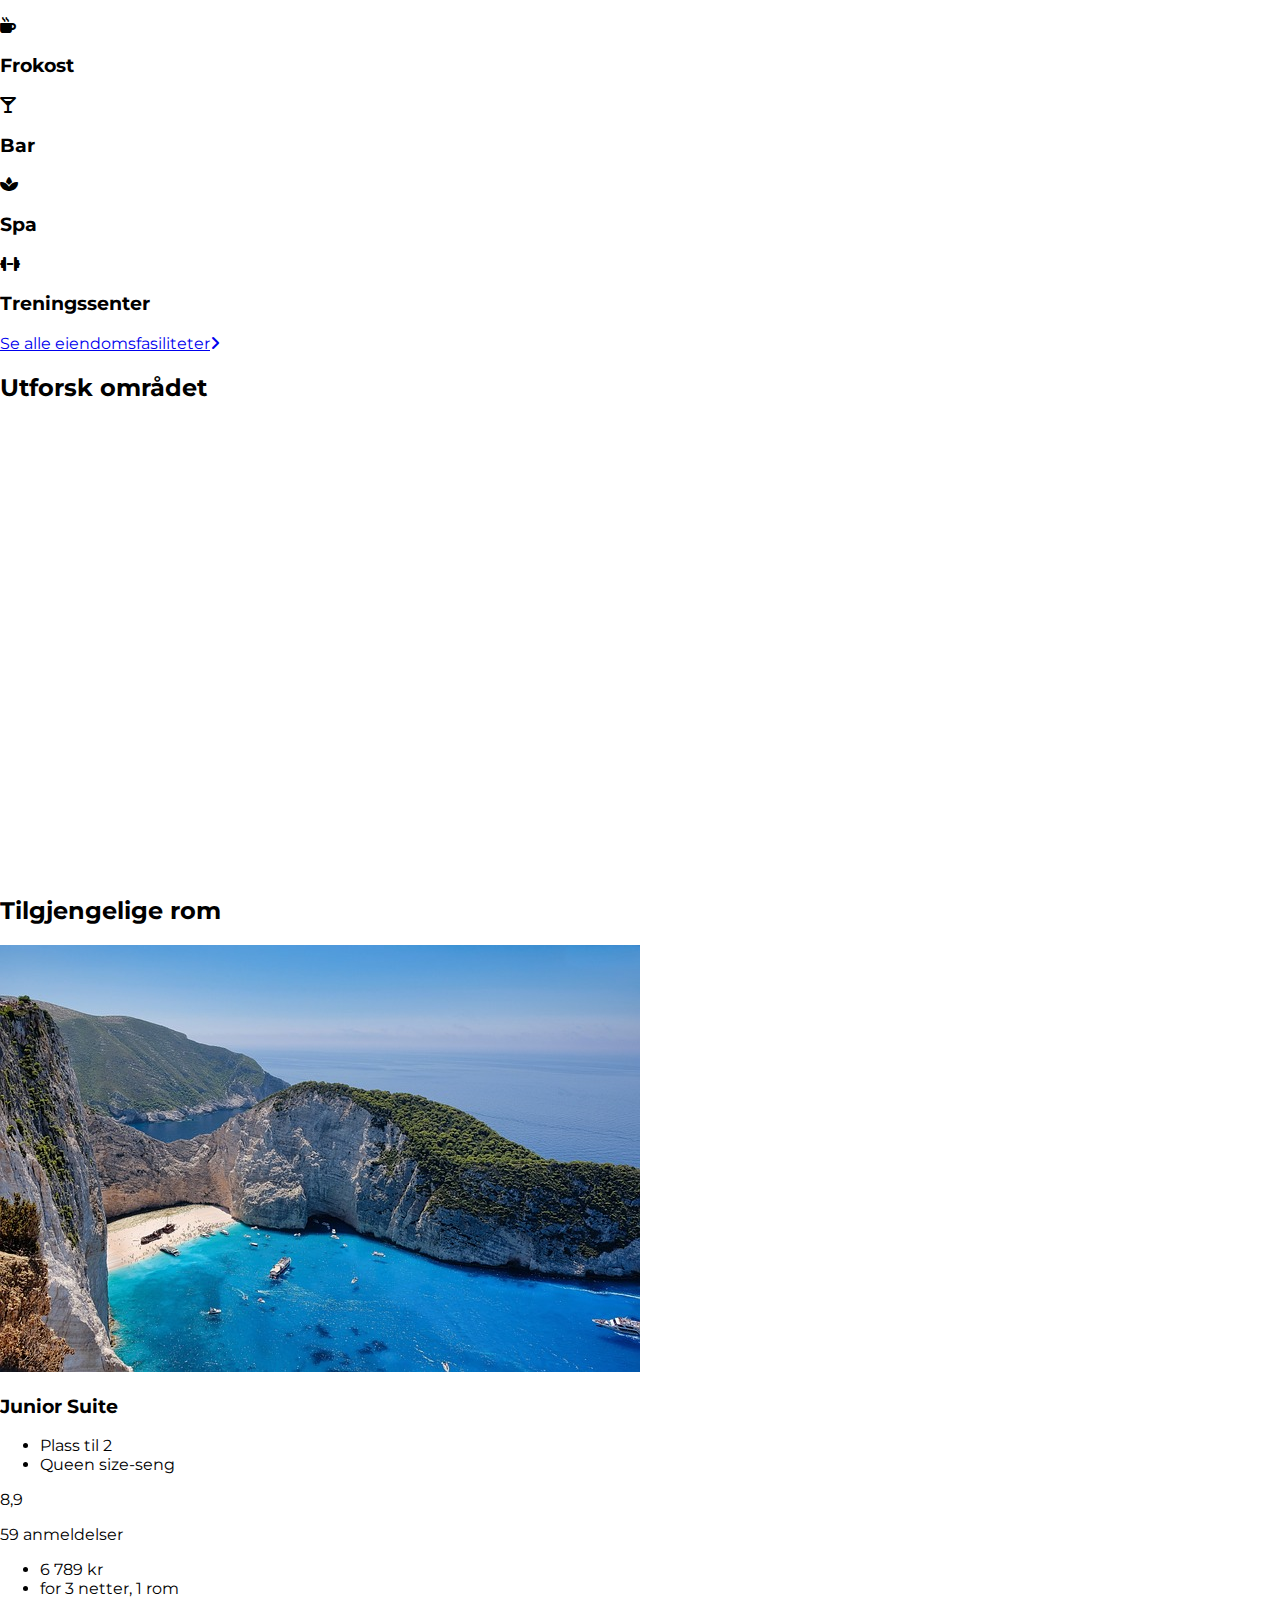
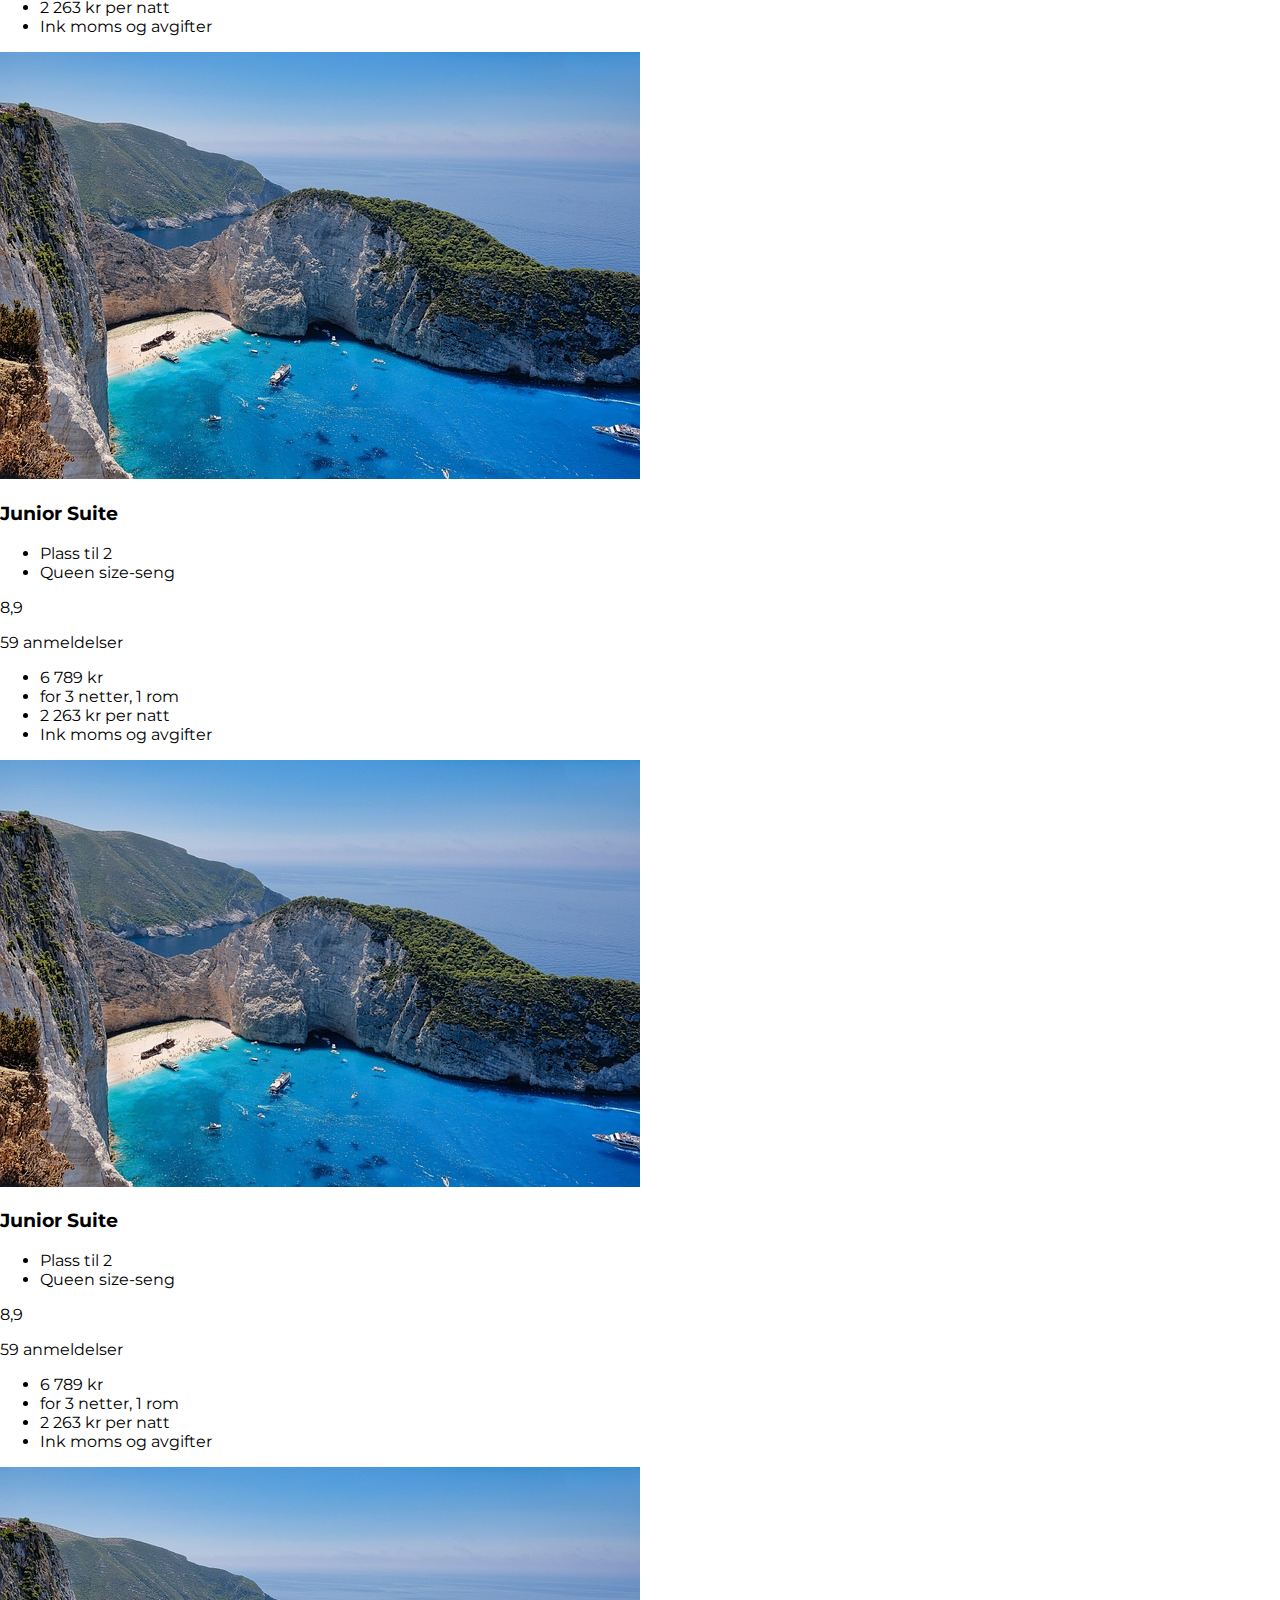
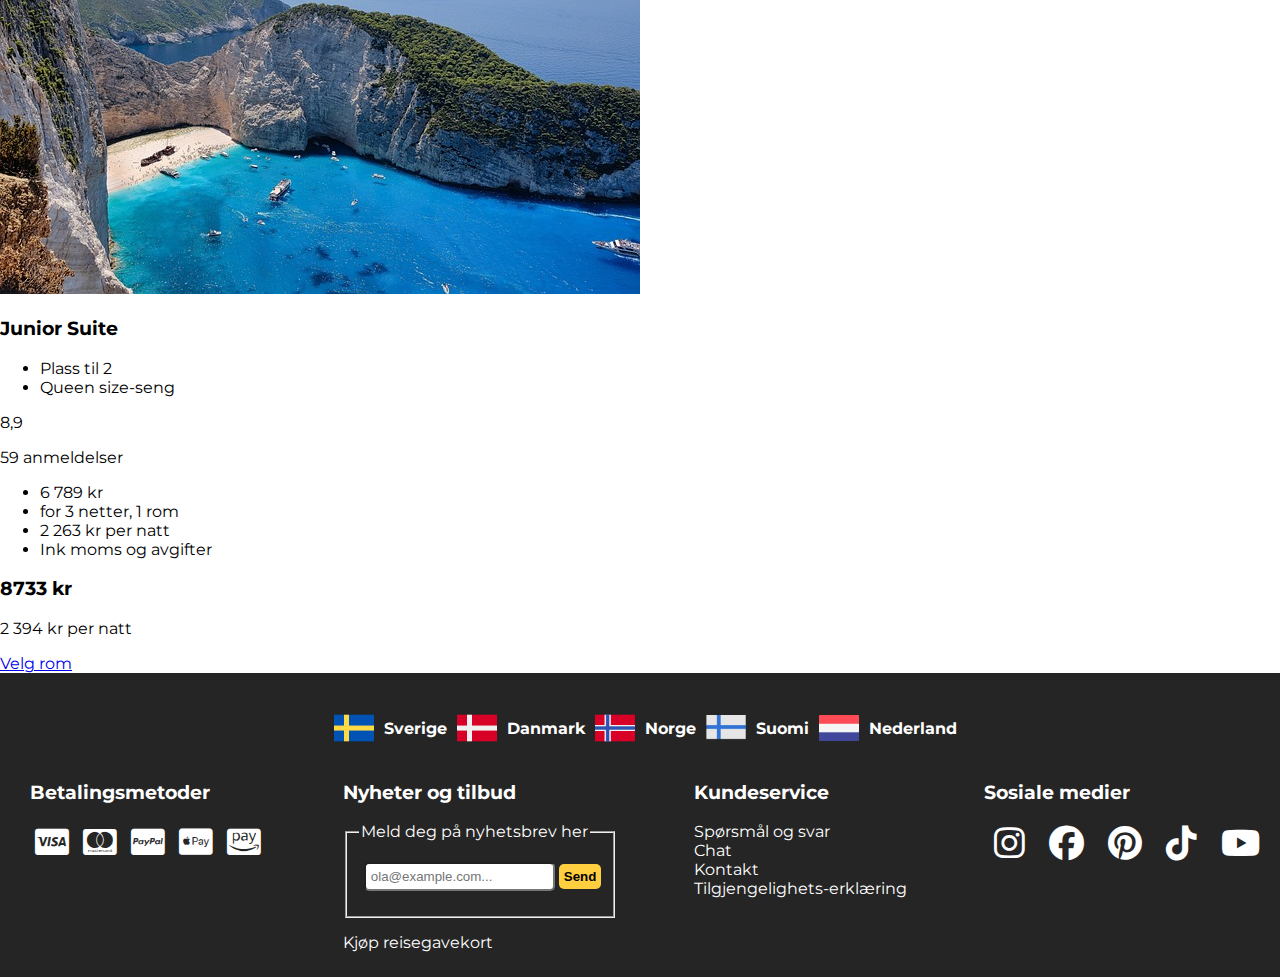
==== commit 0f5dd094: "Gjorde ferdig global header og footer for desktop" ====
--- a/hotell.html
+++ b/hotell.html
@@ -12,18 +12,18 @@
     <link rel="stylesheet" href="CSS/style.css">
     <title>Hotell</title>
 </head>
-<body>
+<body id="body">
     <header id="main-header">
-        <section class="header-sections">
+        <section class="header-sections"><!--Var litt usikker på om det var på denne måten dere ønsket av vi delte inn området i 2 deler på, siden "seksjoner" er spesifisert i footeren f.eks. - men ikke her-->
             <h2 class="removed-headlines">Del 1 av globalt toppområde</h2><!--HIDE THIS-->
             <section id="del-1-nav">
-                <h3 class="hidden-headlines">Nav område</h3>
+                <h3 class="removed-headlines" aria-label="Navigerings område">Nav område</h3>
                 <nav>
                     <ul>
                         <li><a href="order.html"><i class="fa-solid fa-magnifying-glass"></i></a></li>
-                        <li class="hidden-header-nav-elements"><a href="#">Opprett en konto</a></li>
+                        <li class="hidden-header-nav-elements" id="opprett-en-konto"><a href="#">Opprett en konto</a></li>
                         <li id="hidden-text"><a href="#"><i class="fa-solid fa-user"></i>Min side</a></li>
-                        <li><a href="#"><i class="fa-solid fa-bars hidden-hamburger-menu"></i></a></li>
+                        <li id="hidden-hamburger-menu"><a href="#"><i class="fa-solid fa-bars"></i></a></li><!--Spurte emneansvarlig, og fikk i svar at hamburgermenyen ikke trengte å være funksjonell - bare et ikon-->
                     </ul>
                 </nav>
             </section>
--- a/CSS/style.css
+++ b/CSS/style.css
@@ -6,7 +6,6 @@
 
 body {
     font-family: "Montserrat", sans-serif;
-    max-width: 1400px;
     margin: 0;
 }
 
@@ -20,10 +19,6 @@
 
 .removed-headlines {
     display: none; /*Denne er for overskriftene som ikke gir noe semantisk eller hjelpsom info, og trenger derfor ikke bli sett av f.eks. skjermopplesere*/
-}
-
-.main-max-width { /*KOM TILBAKE TIL DETTE*/
-    max-width: 1000px;
 }
 
 #logo {width: 75px;}
@@ -690,24 +685,367 @@
         }
     }
 
-    /**/
+    /*Bestillingsside*/
+    /*Progressbar*/
+    #bestillingsside-progressbar {
+        display: flex;
+        flex-direction: column;
+        flex-wrap: wrap;
+        width: 100%;
+        overflow: auto;
+        position: relative;
+        nav {
+            background-color: #1ca2c1;
+            border-bottom-right-radius: 10px;
+            border-bottom-left-radius: 10px;
+        }
+        nav ul li, a, i {
+            display: flex;
+            align-items: center;
+        }
+        nav ul {
+            padding-top: 5px;
+            padding-bottom: 5px;
+            padding-left: 10px;
+            padding-right: 10px;
+            margin: 0;
+            display: flex;
+            flex-direction: row;
+            width: 100%;
+            height: auto;
+            position: relative;
+            overflow: auto;
+            white-space: nowrap;
+            list-style: none;
+            i {
+                padding-left: 15px;
+                padding-right: 15px;
+                font-size: 35px;
+            }
+            a {
+                list-style: none;
+                text-decoration: none;
+                color: white;
+            }
+            #opplysninger {font-weight: bold; font-size: 17px;}
+        }
+    }
+
+    /*Oversiktseksjon*/
+    #bestillingsside-oversiktseksjon {
+        display: flex;
+        width: 100%;
+        padding: 10px;
+        details {
+            display: flex;
+            flex-direction: column;
+            padding: 20px;
+            border-style: solid;
+            border-width: 1px;
+            border-color: #e8e8e8;
+            border-radius: 10px;
+            box-shadow: 1px 1px 1px 1px #e8e8e8;
+            margin: 10px;
+            width: 100%;
+            h3{opacity: 0.85;}
+            summary {
+                list-style: none;
+                font-weight: bold;
+                i{padding-left: 10px;}
+            }
+            picture img {
+                object-fit: cover;
+                max-width: 100%;
+                height: auto;
+                border-radius: 10px;
+                margin-top: 10px;
+            }
+        }
+        #bestillingsside-ikoner-og-beskrivelser {
+            display: flex;
+            flex-direction: column;
+            border-bottom: #e8e8e8;
+            border-bottom-style: solid;
+            border-bottom-width: 1px;
+            section {
+                display: flex;
+                flex-direction: row;
+                align-items: center;
+                opacity: 0.85;
+                h3 {
+                    font-size: medium; 
+                    font-weight: 500;
+                    margin-left: 20px;
+                }
+            }
+        }
+        #bestillingsside-soler {
+            padding-top: 5px;
+            padding-bottom: 5px;
+            font-size: 25px;
+            color: #ffcf40;
+        }
+        #line-through-pris {
+            text-decoration: line-through;
+        }
+        #rød-pris {
+            color: red;
+            font-weight: bold;
+        }
+    }
+
+    /*Bestillingsopplysninger*/
+    #bestillingsopplysninger {
+        padding: 10px;
+        h2{font-weight: 900; font-size: 25px;}
+        form {
+            display: flex;
+            flex-direction: column;
+            width: 100%;
+        }
+        form fieldset {
+            display: flex;
+            flex-direction: column;
+            margin-bottom: 20px;
+            background-color: #f6f5f2;
+            border-style: solid;
+            border-width: 1px;
+            border-color: #f6f5f2;
+            border-radius: 10px;
+            legend {font-size: 17px; font-weight: bold;}
+            label {
+                font-weight: 600; 
+                font-size: 13px;
+            }
+            label, input {
+                width: 100%;
+                padding: 10px;
+                margin-top: 10px;
+            }
+            label input {
+                border-style: solid;
+                border-width: 1px;
+                border-color: #f6f5f2;
+                border-radius: 10px;
+            }
+            .kjønn {
+                display: flex;
+                flex-direction: column;
+                padding: 10px;
+                h3{font-size: 15px;}
+            }
+            .velg-kjønn{
+                display: flex;
+                flex-direction: row;
+                label {
+                    display: flex;
+                    width: 50%;
+                    align-items: center;
+                    input {margin-top: 0;}
+                }
+            }
+        }
+        #velg-land {
+            padding: 10px;
+            width: 100%;
+            h3{
+                font-size: 15px;
+            }
+            label {
+                background-color: white; 
+                padding: 10px;
+                border-style: solid;
+                border-width: 1px;
+                border-color: #f6f5f2;
+                border-radius: 10px;
+            }
+            label select {
+                width: 95%;
+                background-color: white;
+                border-style: none;
+                opacity: 0.5;
+            }
+            label select option {
+                background-color: white;
+            }
+        }
+        #siste-trinn {
+            display: flex;
+            flex-direction: row;
+            font-size: 13px;
+            padding: 15px;
+            margin: 10px;
+            margin-left: 3px;
+            margin-top: 0;
+            width: 125px;
+            background-color: #ffcf40; 
+            border: none; 
+            border-radius: 5px; 
+            font-weight: bold;
+            i {margin-left: 5px;}
+        }
+    }
 }
 
 
-
-
-
-
-
-
-
-
-
+/*-----------------------------------------------------------------------------------------*/
+/*-----------------------------------------------------------------------------------------*/
 
 
 /*For Desktop*/
 @media only screen and (min-width:800px) {
-    .hidden-hamburger-menu {
+    #hidden-hamburger-menu {
         display: none;
     }
+
+    #body {
+        max-width: 1400px;
+        width: 100%;
+        margin: auto;
+    }
+
+    /*Global header og footer*/
+    .main-max-width {
+        max-width: 1000px;
+    }
+
+    #main-header {
+        width: 100%;
+        display: flex;
+        flex-direction: row-reverse;
+        justify-content: space-between;
+        flex-wrap: wrap;
+        section{
+            display: flex;
+            padding: 10px;
+        }
+    }
+
+    .header-sections {
+        flex-direction: row;
+        width: 100%;
+    }
+
+    #del-1-nav {
+        justify-content: flex-end;
+        width: 100%;
+        nav ul {display: flex; list-style: none; margin: 0;}
+        nav ul li {margin-left: 10px;}
+        nav ul li a {text-decoration: none; color: black; padding-left: 10px;}
+        a {display: flex; padding: 5px;}
+        i {display: flex; font-size: 20px; margin-left: 5px; margin-right: 5px;}
+    }
+    #opprett-en-konto {
+        display: flex;
+        align-items: center;
+        border-style: solid;
+        border-color: #1ca2c1;
+        border-width: 2px;
+        border-radius: 20px;
+        a{color: #1ca2c1 !important; font-size: 17px; font-weight: bold;}
+    }
+    #hidden-text {
+        display: flex;
+        align-items: center;
+        border-style: solid;
+        border-color: #1ca2c1;
+        border-width: 2px;
+        border-radius: 20px;
+        a{color: #1ca2c1 !important; font-size: 17px; font-weight: bold;}
+    }
+
+    #del-2-nav {
+        display: flex;
+        flex-direction: row;
+        width: 100%;
+        justify-content: space-between;
+        ul {
+            display: flex;
+            flex-direction: row;
+            list-style: none;
+            li a {
+                text-decoration: none;
+                color: black;
+                font-weight: bold;
+                padding-left: 10px;
+                padding-right: 10px;
+            }
+        }
+    }
+
+    /*Footeren*/
+    #footer {
+        background-color: #252525;
+        display: flex;
+        flex-wrap: wrap;
+        justify-content: space-between;
+        padding: 10px;
+    }
+
+    #flagg {
+        width: 100%;
+        display: flex;
+        flex-wrap: wrap;
+        align-items: center;
+        justify-content: center;
+        section {
+            display: flex; 
+            flex-wrap: wrap; 
+            flex-direction: row; 
+            color: white; 
+            padding-top: 15px;
+        }
+        section picture img {width: 40px; margin: 10px;}
+    }
+
+    #betalingsmetoder {
+        color: white;
+        padding-left: 20px;
+        padding-bottom: 15px;
+        i {padding: 5px; font-size: 30px;}
+    }
+
+    #nyheter-og-tilbud {
+        color: white;
+        padding-left: 20px;
+        padding-bottom: 15px;
+        form fieldset label input {
+            margin-left: 5px; 
+            margin-top: 15px; 
+            margin-bottom: 15px; 
+            padding: 5px; 
+            border-radius: 5px;
+        }
+        form fieldset button {
+            padding: 5px;
+            background-color: #ffcf40; 
+            border: none; 
+            border-radius: 5px; 
+            font-weight: bold;
+        }
+        #footer-form{padding-bottom: 15px;}
+        a {
+            color: white;
+            text-decoration: none;
+        }
+    }
+
+    #kundeservice {
+        color: white;
+        padding-left: 20px;
+        padding-bottom: 15px;
+        ul {list-style: none; padding-left: 0;}
+        ul a {text-decoration: none; color: white;}
+    }
+
+    #sosiale-medier {
+        color: white;
+        padding-left: 20px;
+        padding-bottom: 20px;
+        a {
+            color: white; 
+            padding: 10px;
+            font-size: 35px;
+        }
+    }
 }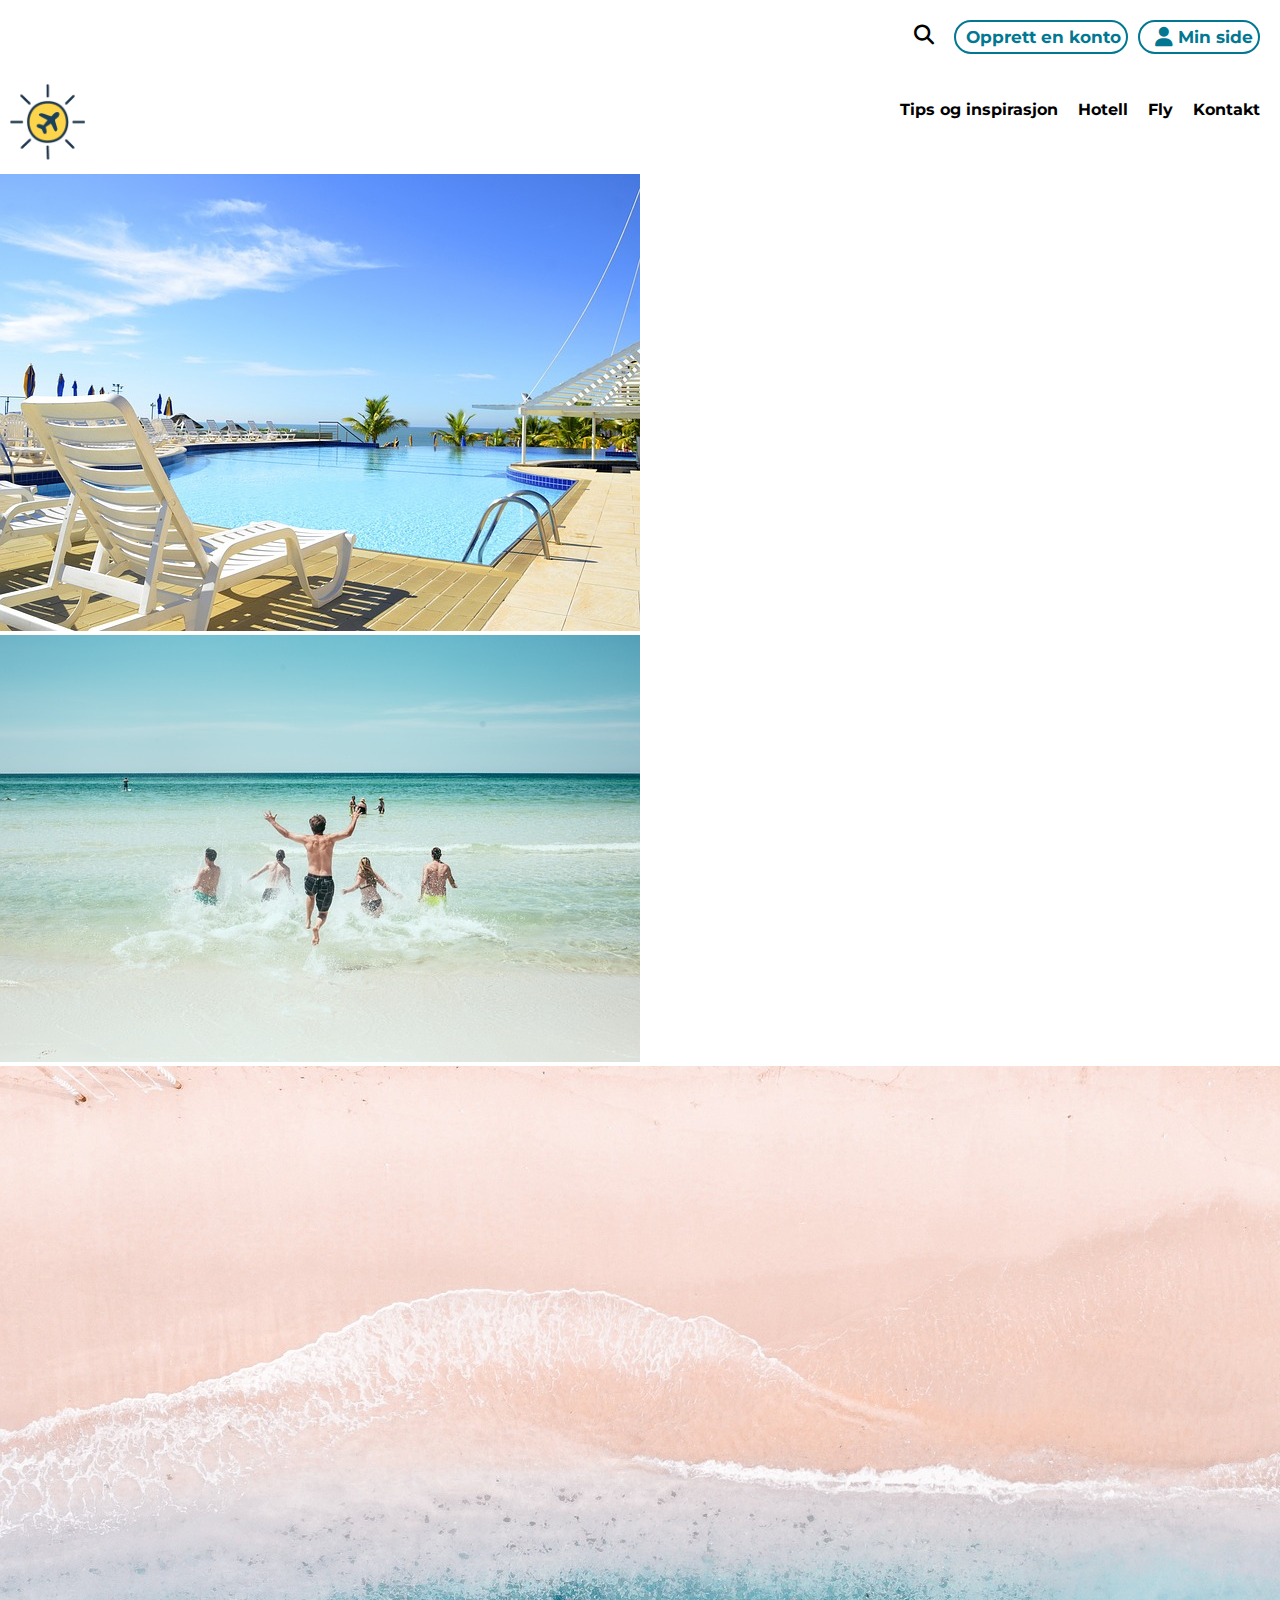
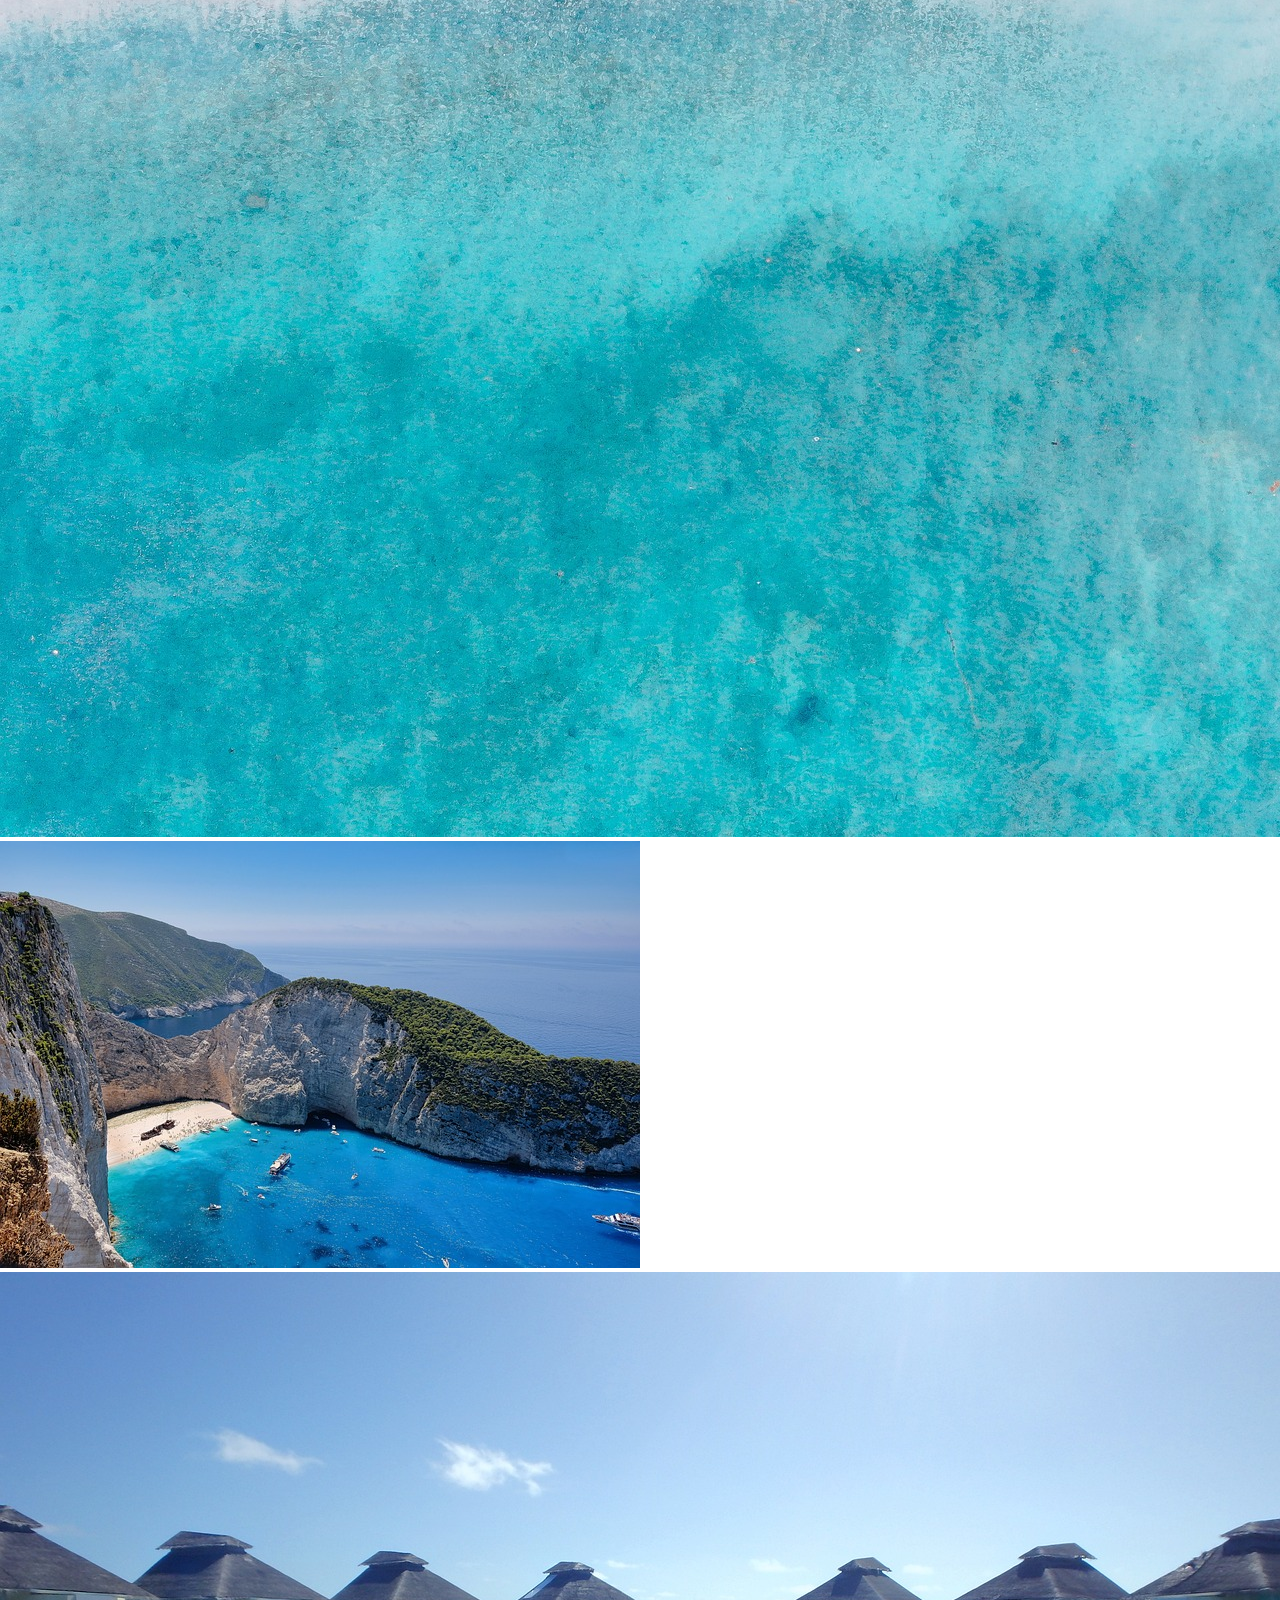
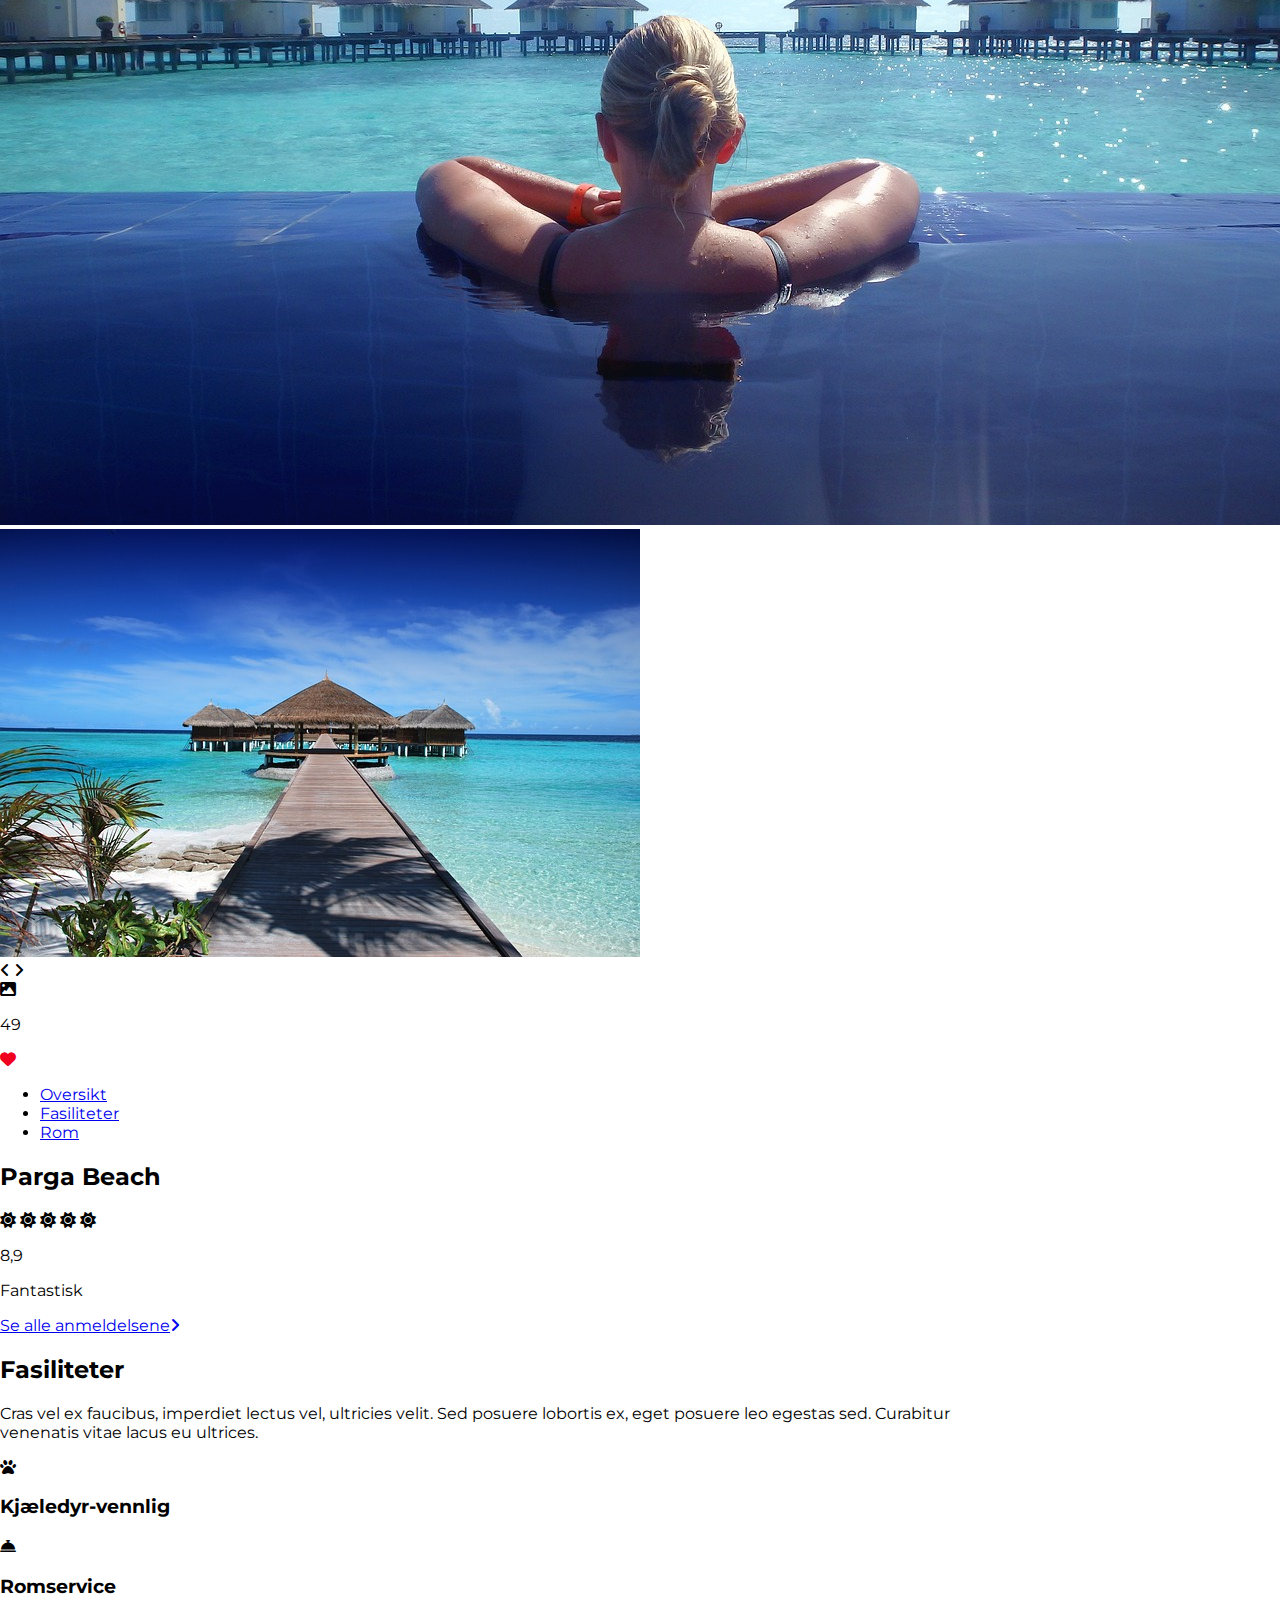
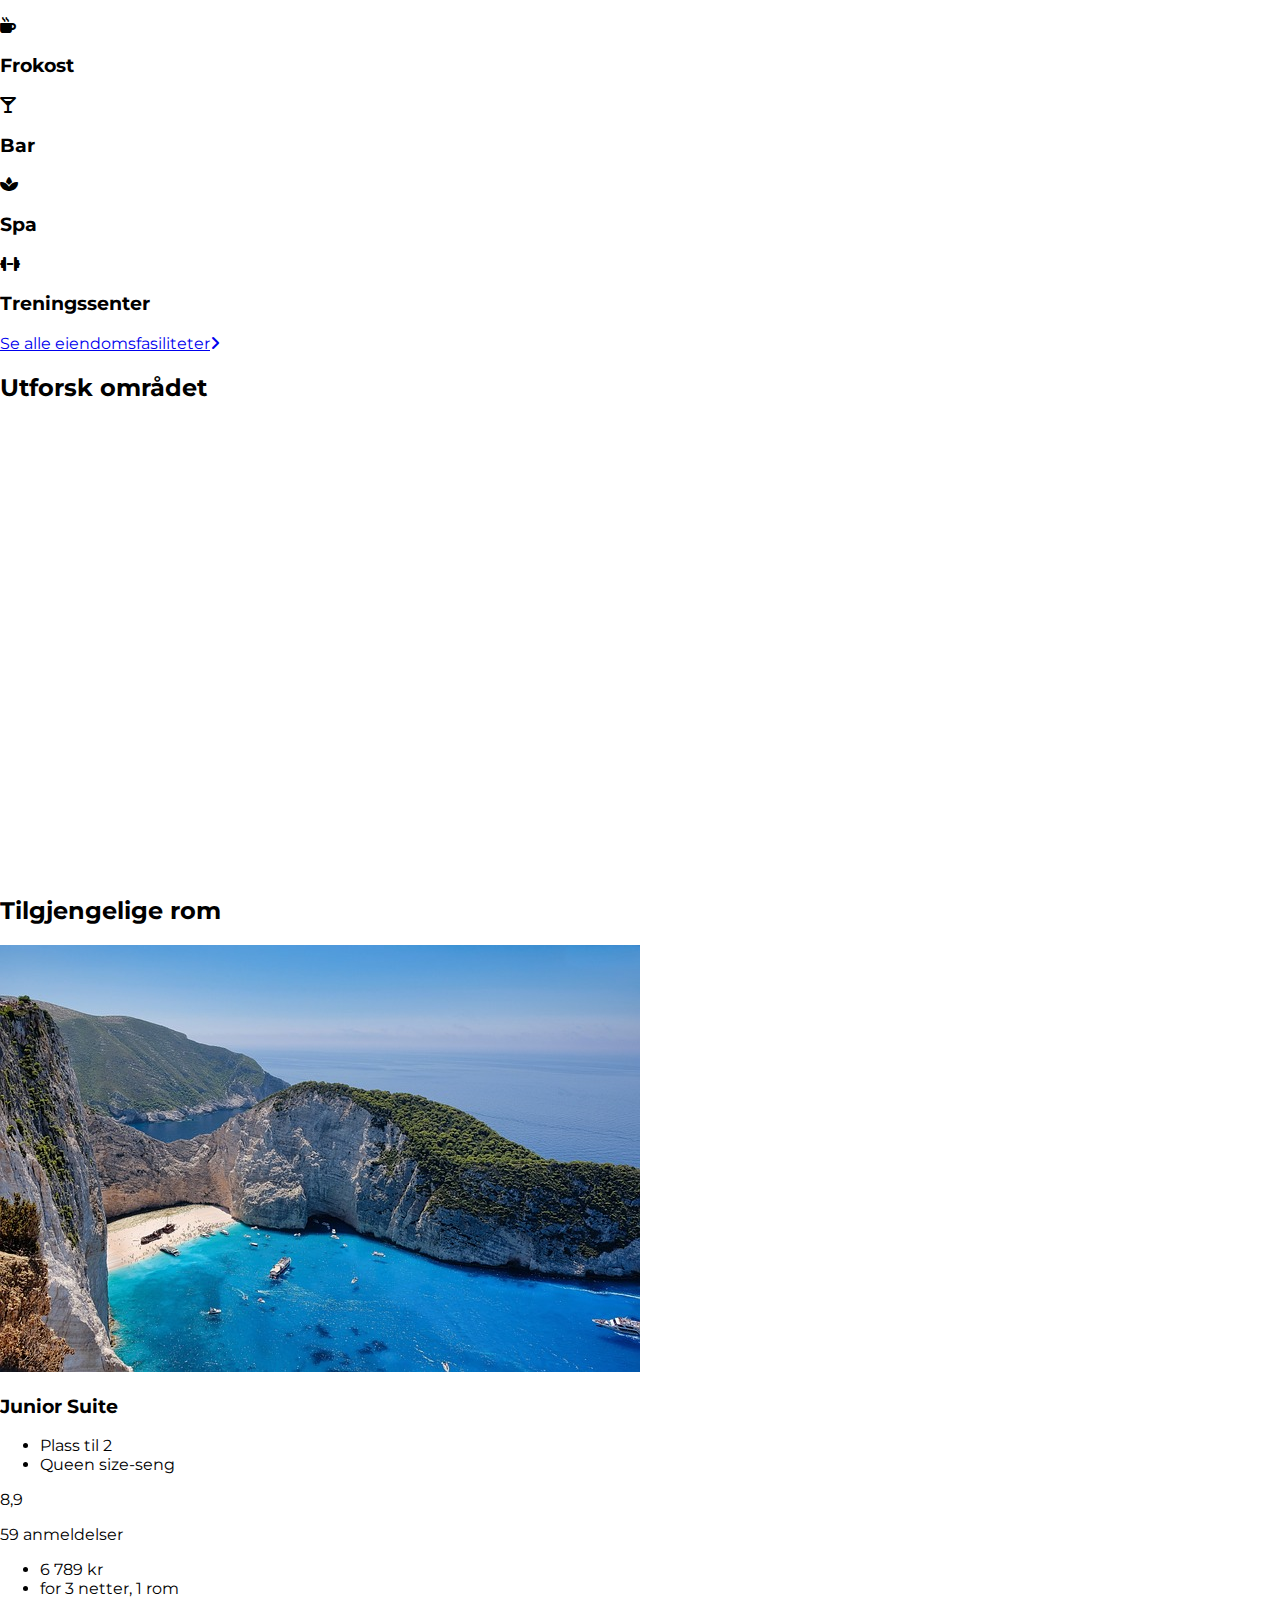
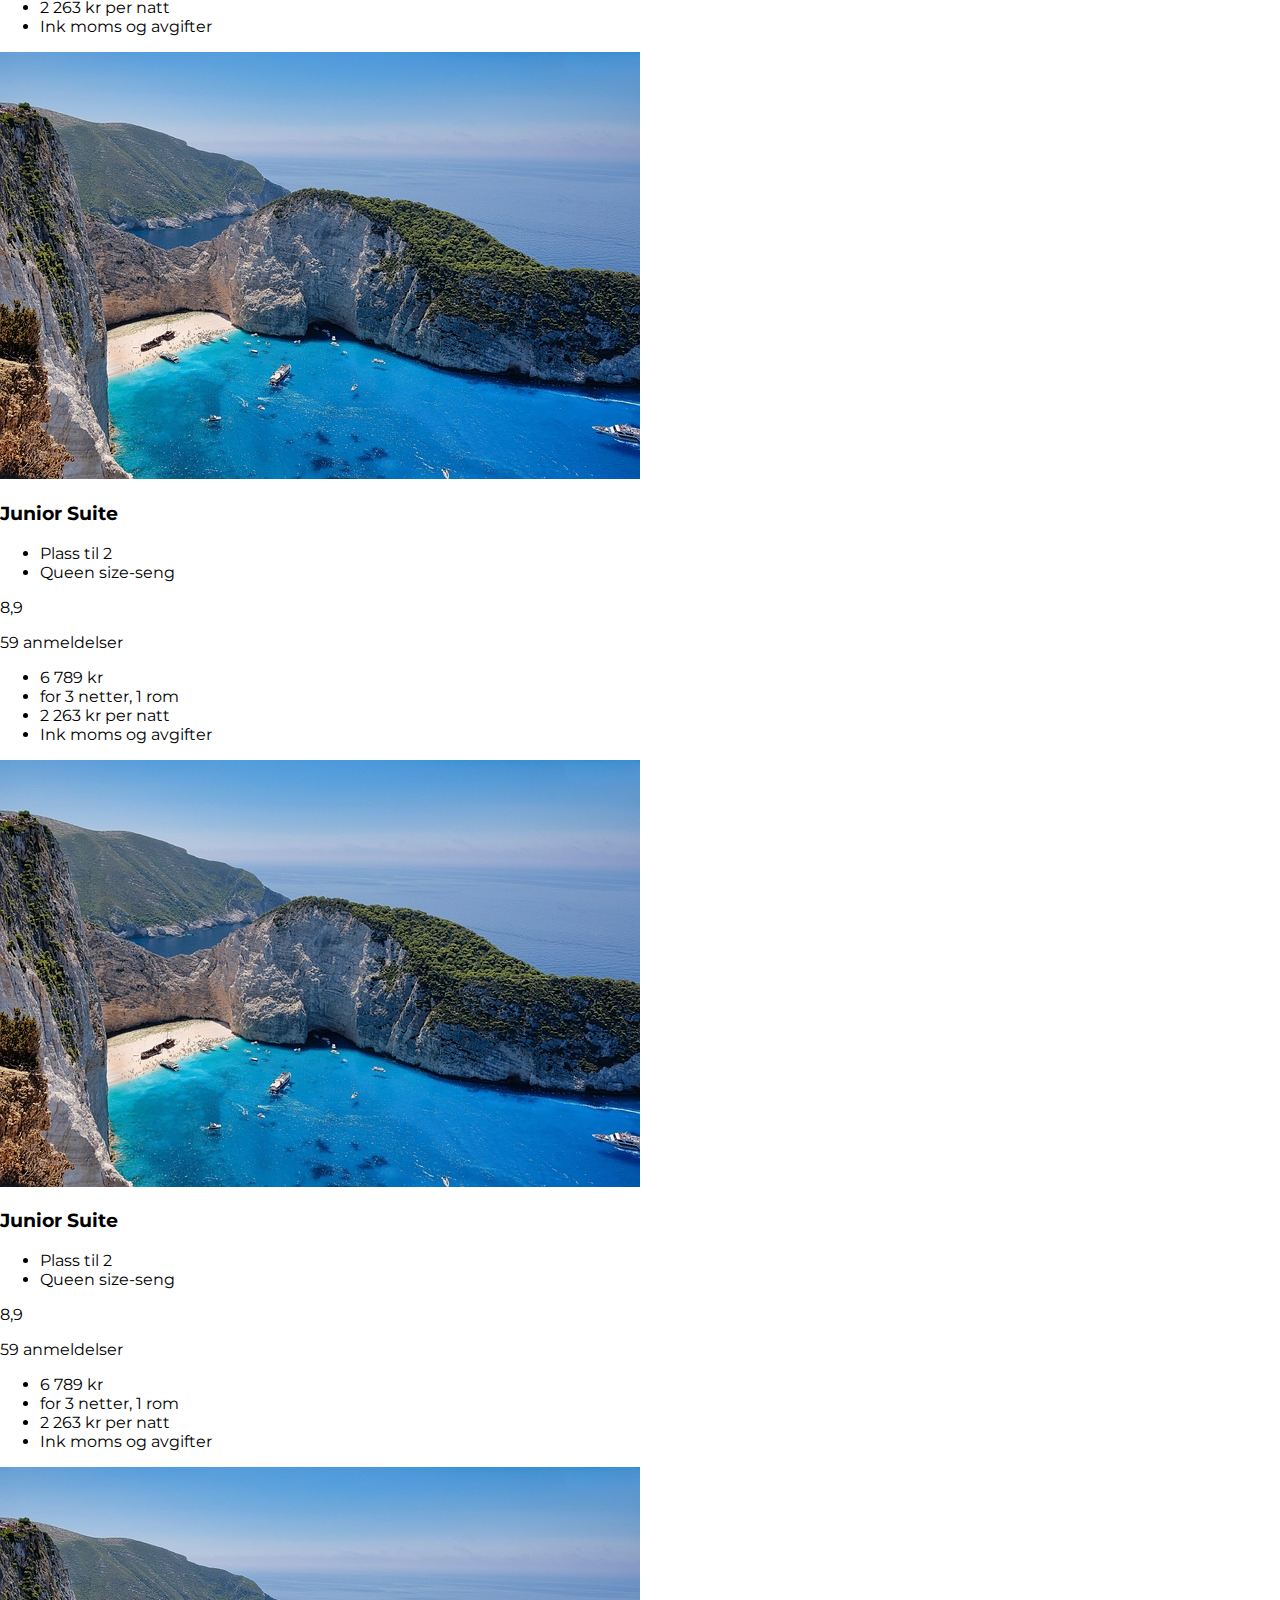
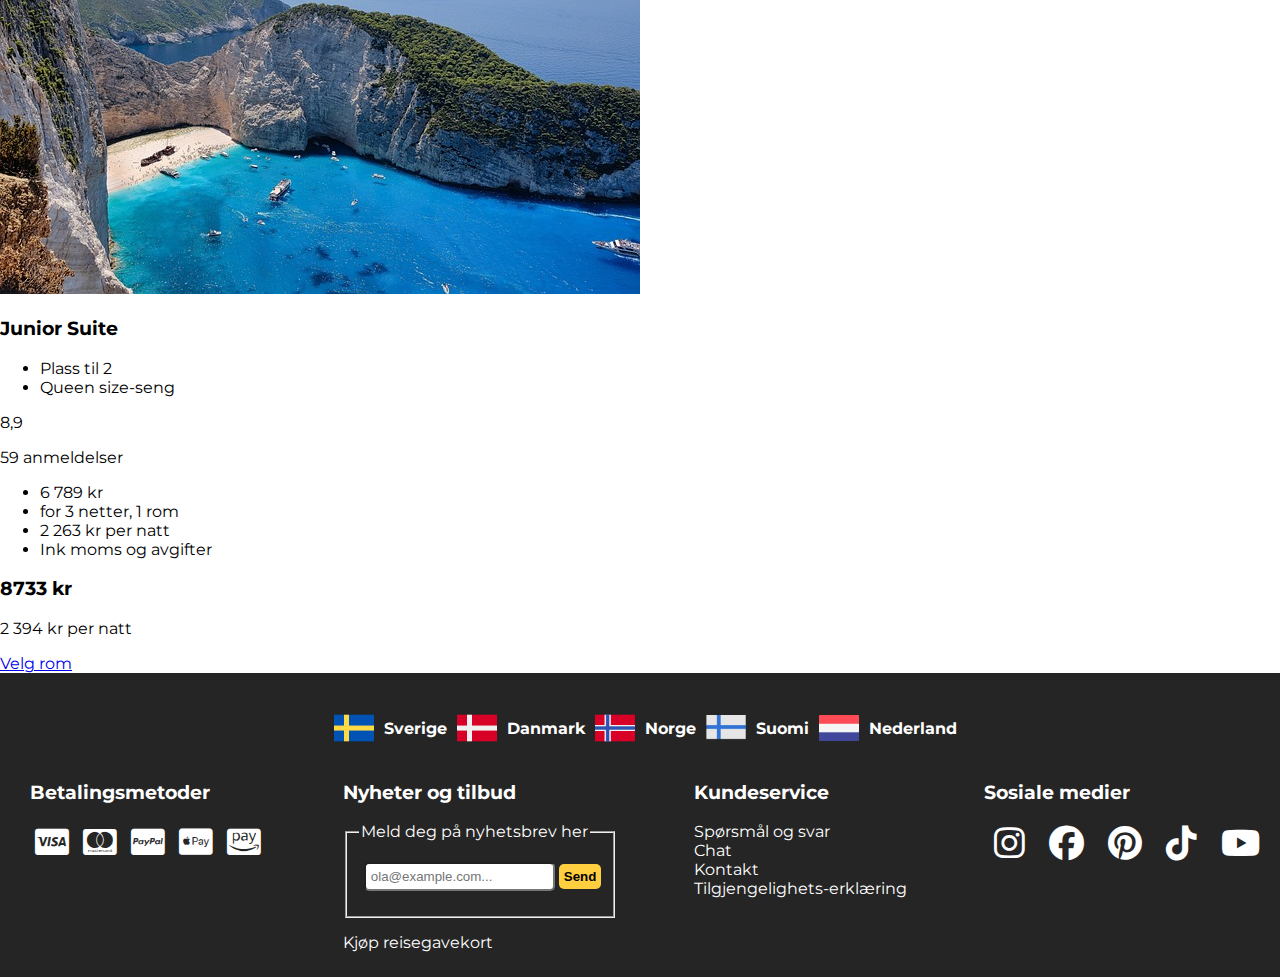
==== commit bcde4577: "Gjorde ferdig forsiden til desktop" ====
--- a/hotell.html
+++ b/hotell.html
@@ -8,7 +8,7 @@
     <link href="Fonts/css/solid.css" rel="stylesheet">
     <link rel="preconnect" href="https://fonts.googleapis.com">
     <link rel="preconnect" href="https://fonts.gstatic.com" crossorigin>
-    <link href="https://fonts.googleapis.com/css2?family=Montserrat:ital@0;1&display=swap" rel="stylesheet">
+    <link href="https://fonts.googleapis.com/css2?family=Montserrat:ital,wght@0,100..900;1,100..900&display=swap" rel="stylesheet">
     <link rel="stylesheet" href="CSS/style.css">
     <title>Hotell</title>
 </head>
--- a/CSS/style.css
+++ b/CSS/style.css
@@ -302,18 +302,23 @@
             display: flex;
             flex-direction: column;
             padding: 10px;
+            margin-left: 10px;
             margin-right: 10px;
-            margin-left: 10px;
             border-style: solid;
             border-width: 1px;
             border-color: #e8e8e8;
             border-radius: 5px;
             box-shadow: 1px 1px 1px 1px #e8e8e8;
-            h3, a {
-                padding: 10px;
-                font-weight: bold;
-            }
-            a {color: #1ca2c1;}
+            h3 {
+                padding: 10px;
+                font-weight: 800;
+            }
+            a {
+                text-decoration: none;
+                color: #1ca2c1;
+                padding: 10px;
+                font-weight: 500;
+            }
         }
     }
 
@@ -939,19 +944,19 @@
         display: flex;
         align-items: center;
         border-style: solid;
-        border-color: #1ca2c1;
+        border-color: #027792;
         border-width: 2px;
         border-radius: 20px;
-        a{color: #1ca2c1 !important; font-size: 17px; font-weight: bold;}
+        a{color: #027792 !important; font-size: 17px; font-weight: bold;}
     }
     #hidden-text {
         display: flex;
         align-items: center;
         border-style: solid;
-        border-color: #1ca2c1;
+        border-color: #027792;
         border-width: 2px;
         border-radius: 20px;
-        a{color: #1ca2c1 !important; font-size: 17px; font-weight: bold;}
+        a{color: #027792 !important; font-size: 17px; font-weight: bold;}
     }
 
     #del-2-nav {
@@ -1048,4 +1053,268 @@
             font-size: 35px;
         }
     }
+
+    /*Bannerseksjon*/
+    #forside-header-2 {
+        display: grid;
+        grid-template-columns: 1fr;
+        grid-template-rows: 75px 75px 75px 75px;
+        width: 100%;
+    }
+
+    #front_page_banner {
+        grid-row: 1 / 3;
+        grid-column: 1;
+        width: 100%;
+        picture img {
+            height: auto;
+            max-height: 150px;
+            width: 100%;
+            max-width: 100%;
+        }
+    }
+
+    #bestillingskjema {
+        grid-row: 1 / 5;
+        grid-column: 1;
+        align-content: center;
+        background-color: white;
+        margin: auto;
+        display: flex;
+        flex-direction: column;
+        max-width: 1000px;
+        width: 80%;
+        justify-self: center;
+        align-self: center;
+        border-radius: 10px;
+        border-color: #e8e8e8;
+        border-style: solid;
+        border-width: 1px;
+        box-shadow: 1px 1px 1px 1px #e8e8e8;
+        form {
+            display: flex;
+            flex-direction: row;
+            flex-wrap: nowrap;
+            width: 100%;
+            padding: 15px;
+        }
+
+        #bestillingskjema-form-på-rad-seksjon {
+            display: flex;
+            width: 100%;
+        }
+        .bestillingskjema-form-på-rad {
+            display: flex;
+            width: 50%;
+        }
+        form fieldset {
+            display: flex;
+            width: 100%;
+            justify-content: center;
+            border-radius: 10px;
+        }
+        form fieldset label, input {width: 100%;}
+        form fieldset label select, input {
+            border: none;
+            background-color: white;
+            color: #e8e8e8;
+            width: 100%;
+        }
+        form fieldset label select option{color: black}
+
+        #bestillingskjema-linker {
+            padding: 20px;
+            padding-bottom: 0;
+            margin: 0;
+            display: flex;
+            flex-direction: row;
+            width: 100%;
+            height: auto;
+            text-align: center;
+            a {
+                padding: 10px;
+                padding-left: 5px;
+                padding-right: 5px;
+                list-style: none;
+                text-decoration: none;
+                color: black;
+            }
+            i {padding: 5px;}
+            #fly-og-hotell{text-decoration: underline#1ca2c1 3px;}
+        }
+        #bestillingskjema-form{
+            padding-top: 0;
+            button {
+                font-weight: 900;
+                font-size: 15px;
+                padding: 15px;
+                margin: 10px;
+                width: 100%;
+                background-color: #ffcf40; 
+                border: none; 
+                border-radius: 5px; 
+            }
+        }
+        #scrolle-pil {
+            display: none;
+        }
+    }
+
+    /*Main flex*/
+    #forside-main {
+        display: flex;
+        flex-direction: column;
+        justify-content: center;
+        width: 100%;
+        margin: 0 auto;
+    }
+
+    /*Kampanjeseksjon*/
+    #kampanjeseksjon {
+        display: flex;
+        flex-direction: column;
+        flex-wrap: nowrap;
+        justify-content: center;
+        align-items: flex-end;
+        width: 100%;
+        min-height: 400px;
+        height: auto;
+        background-image: url(../Images/holiday-2733322_1280.jpg);
+        background-position: center;
+        background-size: cover;
+        border-radius: 10px;
+        padding-top: 20px;
+        #kampanjeseksjon-tekst {
+            display: flex;
+            flex-direction: column;
+            justify-content: center;
+            border-bottom-left-radius: 20px;
+            border-top-right-radius: 20px;
+            width: 425px;
+            height: 200px;
+            margin-right: 60px;
+            background-color: #52d3f0;
+            padding: 35px;
+        }
+        #bestill-sommerens-beste-uke{
+            font-size: 20px; 
+            font-weight: 800;
+            margin: 0; 
+            margin-bottom: 15px;
+        }
+        #fra-3298{font-size: 30px; font-weight: 900; margin: 0;}
+        #fly-hotell-7-dager{margin: 0;}
+        a{
+            align-self: flex-end;
+            padding-right: 25px;
+            padding: 15px;
+            margin-top: 10px;
+            margin-right: 60px;
+            color: black;
+            background-color: #ffcf40; 
+            border: none; 
+            border-radius: 5px; 
+            font-weight: 900;
+            text-decoration: none;
+        }
+    }
+
+    /*Tilbudsseksjon*/
+    #tilbudsseksjon {
+        display: flex;
+        flex-direction: row;
+        justify-content: space-between;
+        width: 100%;
+        padding: 25px;
+        padding-left: 0;
+        padding-right: 0;
+        article {
+            display: flex;
+            flex-direction: column;
+            padding: 10px;
+            border-style: solid;
+            border-width: 1px;
+            border-color: #e8e8e8;
+            border-radius: 5px;
+            box-shadow: 1px 1px 1px 1px #e8e8e8;
+            h3 {
+                padding: 10px;
+                font-weight: 800;
+            }
+            a {
+                text-decoration: none;
+                color: #1ca2c1;
+                padding: 10px;
+                font-weight: 500;
+            }
+        }
+    }
+
+    /*Tips og inspirasjon*/
+    #tips-og-inspirasjon {
+        display: flex;
+        flex-direction: row;
+        flex-wrap: wrap;
+        justify-content: center;
+        max-width: 100%;
+        padding: 10px;
+        margin: 10px;
+        h2{width: 100%; font-weight: bold;}
+        article {
+            display: flex;
+            flex-direction: column;
+            justify-content: space-between;
+            max-width: 300px;
+            border-style: solid;
+            border-width: 1px;
+            border-color: #e8e8e8;
+            border-radius: 10px;
+            box-shadow: 1px 1px 1px 1px #e8e8e8;
+            margin: 10px;
+            h3 {
+                padding: 10px;
+                font-weight: 800;
+            }
+            h3, a, p {
+                padding: 10px;
+            }
+            a {text-decoration: underline #1ca2c1; text-decoration-thickness: 2px; color: black;}
+            picture img {
+                object-fit: cover;
+                max-width: 100%;
+                min-height: 200px;
+                height: auto;
+                border-top-left-radius: 10px;
+                border-top-right-radius: 10px;
+            }
+            #greske-favoritter {
+                position: relative;
+            }
+            #ukens-deal {
+                color: white;
+                background-color: #1ca2c1;
+                width: 125px;
+                height: auto;
+                border-bottom-right-radius: 20px;
+                border-top-left-radius: 10px;
+                position: absolute;
+                margin-top: 0;
+                font-weight: bold;
+            }
+            #skiferie {
+                position: relative;
+            }
+            #skiferie-nyhet {
+                color: white;
+                background-color: #1ca2c1;
+                width: 75px;
+                height: auto;
+                border-bottom-right-radius: 20px;
+                border-top-left-radius: 10px;
+                position: absolute;
+                margin-top: 0;
+                font-weight: bold;
+            }
+        }
+    }
 }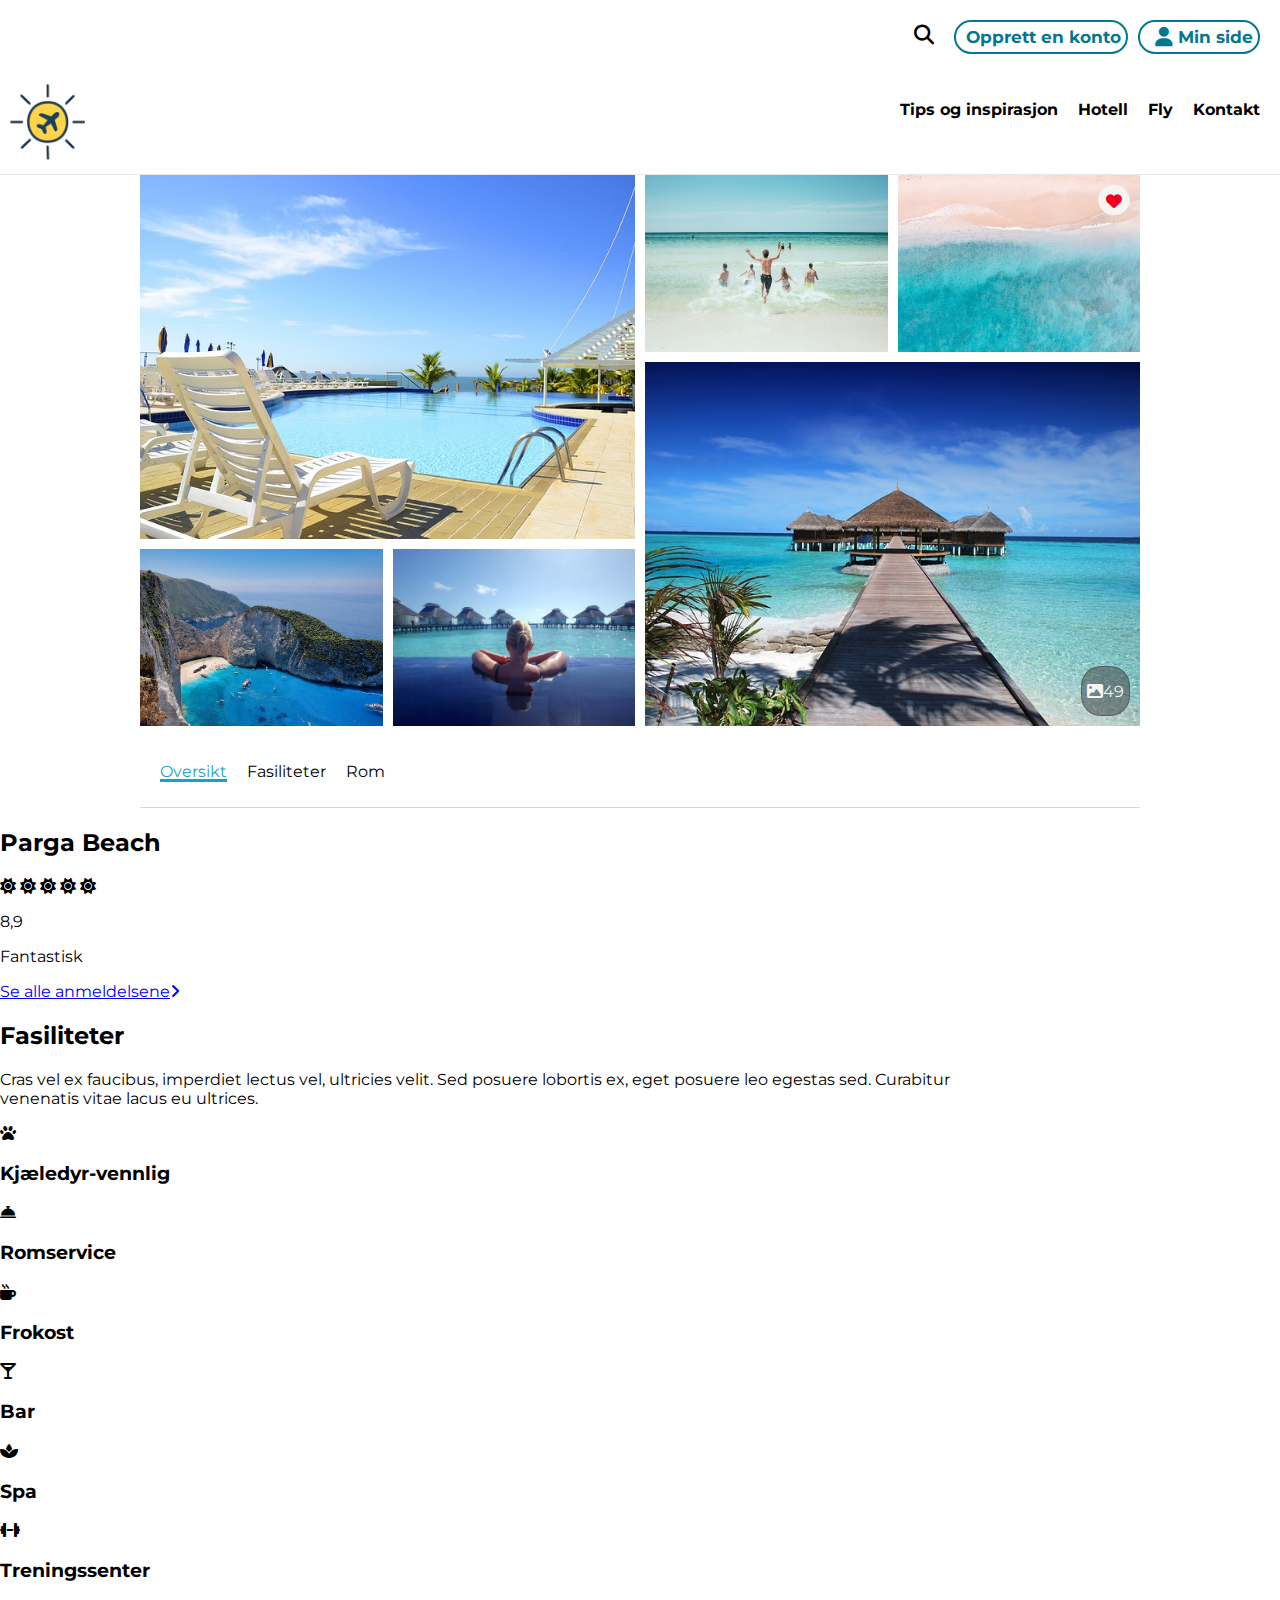
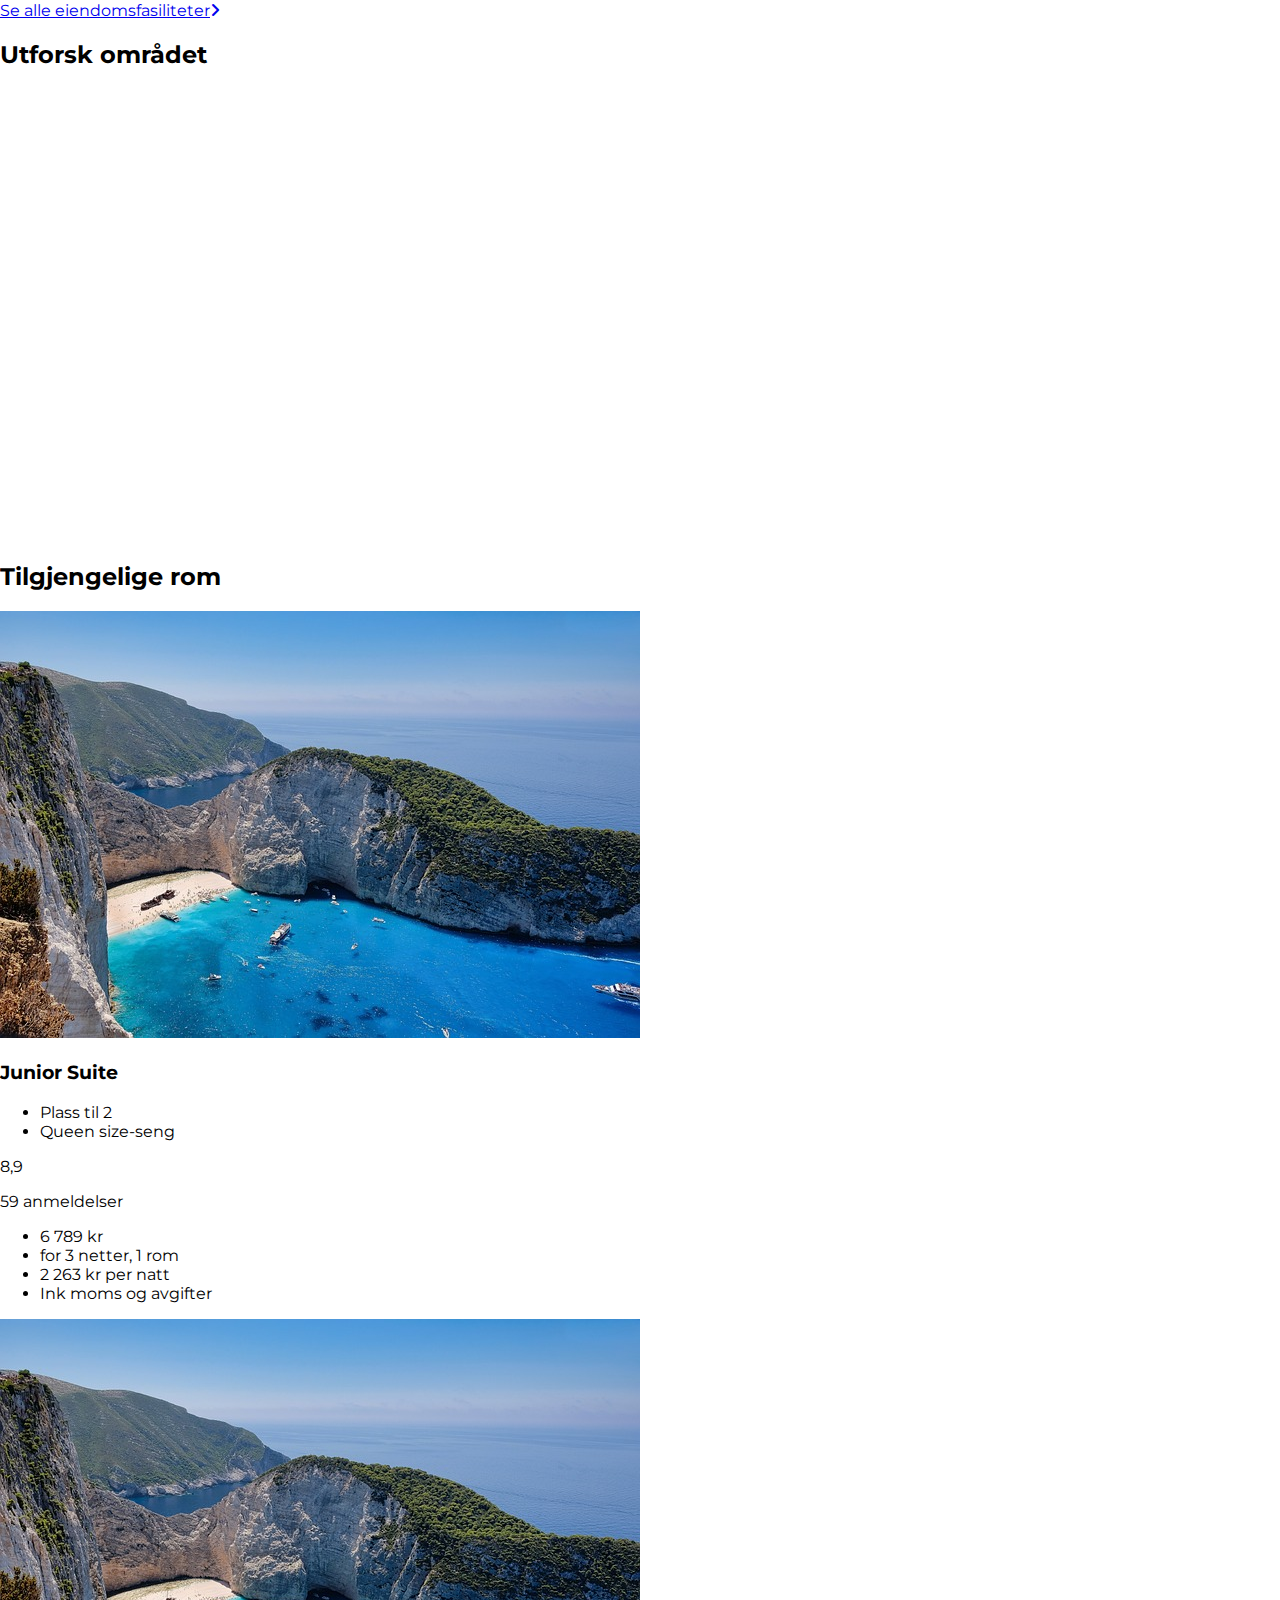
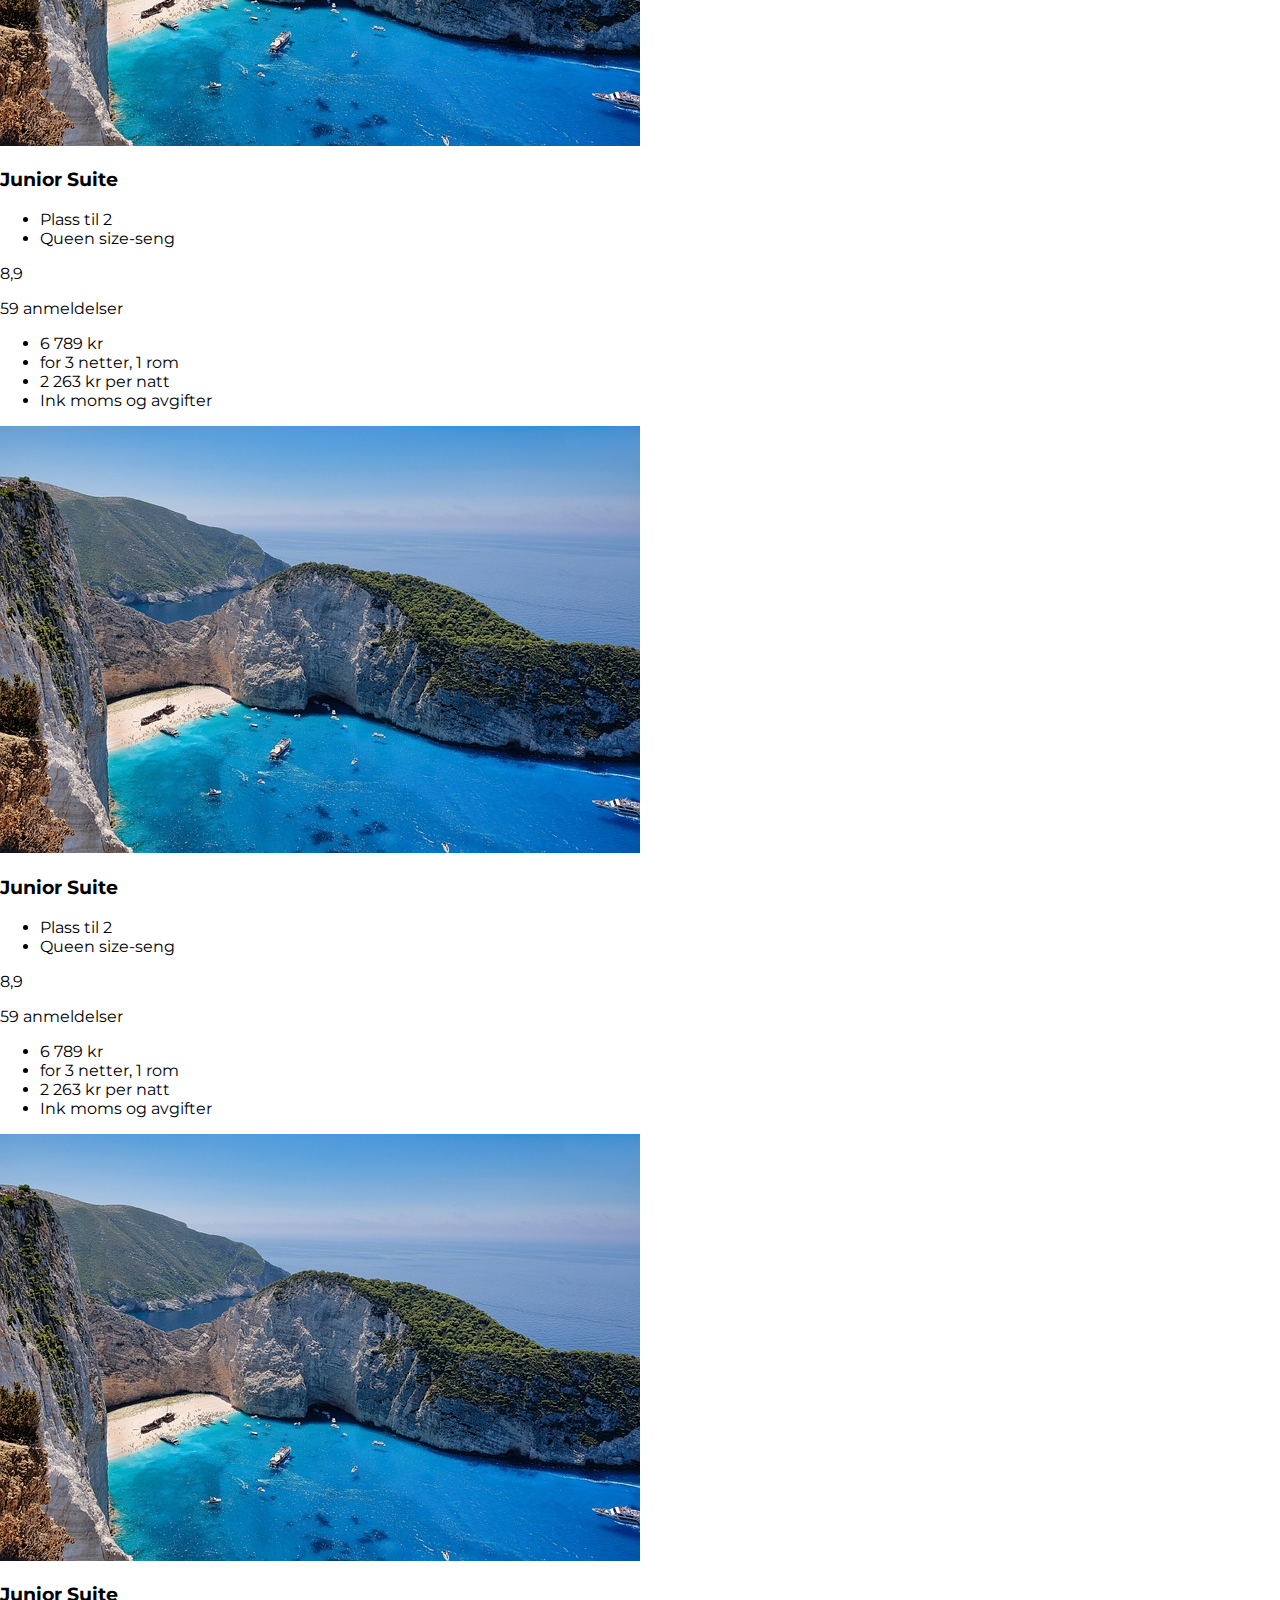
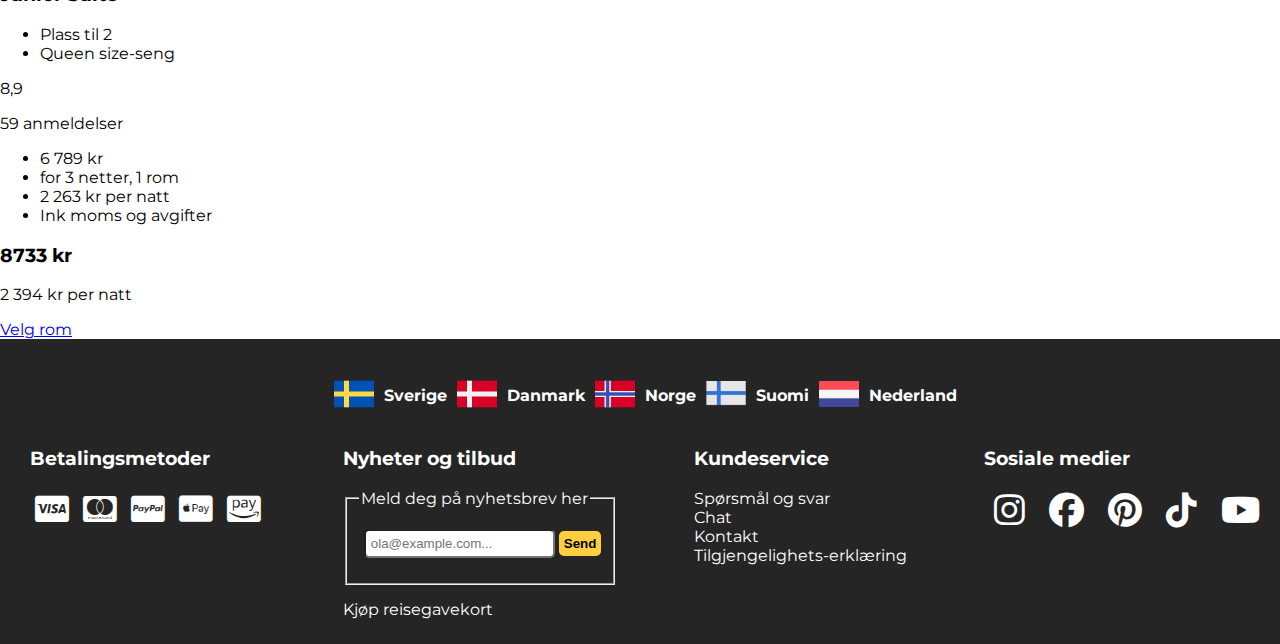
==== commit 06b7a4c2: "Gjorde ferdig bestillingssiden for desktop, og bildegalleriet på hotellsiden." ====
--- a/hotell.html
+++ b/hotell.html
@@ -50,27 +50,27 @@
             <h2 class="removed-headlines" aria-label="Bilde Galleri">Bilde Galleri</h2><!--HIDE THIS-->
             <section id="bildene">
                 <h4 class="removed-headlines" aria-label="Bildene">Bildene</h4>
-                <picture><!--These images might need to be encased in a div-->
+                <picture id="en-solstol-foran-et-basseng"><!--These images might need to be encased in a div-->
                     <img src="Images/landscape-2016308_640.jpg" alt="En solstol foran et basseng.">
                 </picture>
 
-                <picture>
+                <picture id="folk-som-løper-ut-i-sjøen-fra-en-strand">
                     <img src="Images/beach-1836467_640.jpg" alt="Folk som løper ut i sjøen fra en strand.">
                 </picture>
 
-                <picture>
+                <picture id="bølger-fra-havet-faller-inn-over-en-strand">
                     <img src="Images/sea-4768869_1920.jpg" alt="bølger fra havet faller inn over en strand.">
                 </picture>
 
-                <picture>
-                    <img src="Images/beach-6514331_640.jpg" alt="en lagune med blått vann og skip.">
-                </picture>
-
-                <picture>
+                <picture id="en-lagune-med-blått-vann-og-skip">
+                    <img src="Images/beach-6514331_640.jpg" alt="en lagune med blått vann og skip.">
+                </picture>
+
+                <picture id="en-kvinne-i-et-basseng-ser-utover-vannet">
                     <img src="Images/holiday-2733322_1280.jpg" alt="en kvinne i et basseng ser utover vannet og hus bygget over det.">
                 </picture>
 
-                <picture>
+                <picture id="en-brygge-som-går-ut-til-hus-med-tak-av-strå">
                     <img src="Images/beach-666122_640.jpg" alt="en brygge som går ut til hus med tak av strå.">
                 </picture>
 
--- a/CSS/style.css
+++ b/CSS/style.css
@@ -920,6 +920,9 @@
         flex-direction: row-reverse;
         justify-content: space-between;
         flex-wrap: wrap;
+        border-bottom-style: solid;
+        border-bottom-color: #e8e8e8;
+        border-bottom-width: 1px;
         section{
             display: flex;
             padding: 10px;
@@ -1317,4 +1320,332 @@
             }
         }
     }
+
+    /*Hotell siden*/
+
+    /*Bilde galleri*/
+    #hotell-header-2 {
+        width: 100%;
+        max-width: 1000px;
+        margin: 0 auto;
+        border-bottom-style: solid;
+        border-width: 1px;
+        border-color: rgba(60, 60, 60, 0.2);
+    }
+
+    #bildene {
+        display: grid;
+        grid-template-columns: 1fr 1fr 1fr 1fr;
+        grid-template-rows: 1fr 1fr 1fr;
+        column-gap: 10px;
+        row-gap: 10px;
+        position: relative;
+        picture {
+            width: 100%;
+            object-fit: fill;
+        }
+        picture img {
+            height: 100%;
+            width: 100%;
+        }
+    }
+    /*----Bildene og deres plassering----*/
+    #en-solstol-foran-et-basseng {
+        grid-row: 1 / 3;
+        grid-column: 1 / 3;
+    }
+    #folk-som-løper-ut-i-sjøen-fra-en-strand {
+        grid-row: 1 / 2;
+        grid-column: 3 / 4;
+    }
+    #bølger-fra-havet-faller-inn-over-en-strand {
+        grid-row: 1 / 2;
+        grid-column: 4 / 5;
+    }
+    #en-lagune-med-blått-vann-og-skip {
+        grid-row: 3 / 4;
+        grid-column: 1 / 2;
+    }
+    #en-kvinne-i-et-basseng-ser-utover-vannet {
+        grid-row: 3 / 4;
+        grid-column: 2 / 3;
+    }
+    #en-brygge-som-går-ut-til-hus-med-tak-av-strå {
+        grid-row: 2 / 4;
+        grid-column: 3 / 5;
+    }
+    /*---------------------------------------------*/
+
+    #ikoner-osv {
+        grid-row: 1 / 5;
+        grid-column: 4 / 5;
+        display: flex;
+        flex-direction: column-reverse;
+        justify-content: flex-end;
+        justify-content: space-between;
+    }
+    #pil-ikoner-bilde-galleri {
+        display: none;
+        }
+    #bilde-og-antall-bilder {
+        display: flex;
+        flex-direction: row;
+        align-items: center;
+        align-self: flex-end;
+        height: 50px;
+        border-style: solid;
+        border-width: 1px;
+        border-radius: 20px;
+        border-color: rgba(60, 60, 60, 0.5);
+        padding: 5px;
+        margin: 10px;
+        margin-bottom: 20px;
+        color: #f6f5f2;
+        background-color: rgba(60, 60, 60, 0.5)
+    }
+    #red-heart {
+        align-self: flex-end;
+        height: 30px;
+        border-style: solid;
+        border-width: 1px;
+        border-radius: 20px;
+        border-color: #f6f5f2;
+        padding: 7px;
+        margin: 10px;
+        background-color: #f6f5f2;
+    }
+
+    #hotell-header-navigering {
+        padding: 10px;
+        nav ul {
+            display: flex;
+            flex-direction: row;
+            list-style: none;
+            padding-left: 0;
+        }
+        .ikke-oversikt {
+            a {text-decoration: none;
+            color: black;
+            padding: 10px;}
+        }
+    }
+    #oversikt {
+        a {padding: 10px;
+        text-decoration: underline#1ca2c1 3px;
+        color: #1ca2c1;}
+    }
+
+
+
+
+    /*Bestillingssiden*/
+    #bestillingsside-main {
+        max-width: 1000px;
+        margin: 0 auto;
+        display: flex;
+        flex-direction: row-reverse;
+        flex-wrap: wrap;
+    }
+
+    /*Progressbar*/
+    #bestillingsside-progressbar {
+        display: flex;
+        flex-direction: column;
+        flex-wrap: wrap;
+        width: 100%;
+        nav {
+            background-color: #1ca2c1;
+            border-bottom-right-radius: 10px;
+            border-bottom-left-radius: 10px;
+        }
+        nav ul li, a, i {
+            display: flex;
+            align-items: center;
+        }
+        nav ul {
+            padding-top: 5px;
+            padding-bottom: 5px;
+            padding-left: 10px;
+            padding-right: 10px;
+            margin: 0;
+            display: flex;
+            flex-direction: row;
+            width: 100%;
+            height: auto;
+            list-style: none;
+            li {padding-left: 10px;}
+            i {
+                padding-left: 15px;
+                padding-right: 15px;
+                font-size: 35px;
+            }
+            a {
+                list-style: none;
+                text-decoration: none;
+                color: white;
+            }
+            #opplysninger {font-weight: bold; font-size: 17px;}
+        }
+    }
+
+    /*Oversiktseksjon*/
+    #bestillingsside-oversiktseksjon {
+        display: flex;
+        width: 50%;
+        height: auto;
+        max-height: 875px;
+        padding: 10px;
+        details {
+            display: flex;
+            flex-direction: column;
+            padding: 20px;
+            border-style: solid;
+            border-width: 1px;
+            border-color: #e8e8e8;
+            border-radius: 10px;
+            box-shadow: 1px 1px 1px 1px #e8e8e8;
+            margin: 10px;
+            width: 100%;
+            h3{opacity: 0.85;}
+            summary {
+                list-style: none;
+                font-weight: bold;
+                i{padding-left: 10px;}
+            }
+            picture img {
+                object-fit: cover;
+                max-width: 100%;
+                height: auto;
+                border-radius: 10px;
+                margin-top: 10px;
+            }
+        }
+        #bestillingsside-ikoner-og-beskrivelser {
+            display: flex;
+            flex-direction: column;
+            border-bottom: #e8e8e8;
+            border-bottom-style: solid;
+            border-bottom-width: 1px;
+            section {
+                display: flex;
+                flex-direction: row;
+                align-items: center;
+                opacity: 0.85;
+                h3 {
+                    font-size: medium; 
+                    font-weight: 500;
+                    margin-left: 20px;
+                }
+            }
+        }
+        #bestillingsside-soler {
+            padding-top: 5px;
+            padding-bottom: 5px;
+            font-size: 25px;
+            color: #ffcf40;
+        }
+        #line-through-pris {
+            text-decoration: line-through;
+        }
+        #rød-pris {
+            color: red;
+            font-weight: bold;
+        }
+    }
+    #bestillingsside-oversiktseksjon-details {
+        summary {display: none;}
+    }
+
+    /*Bestillingsopplysninger*/
+    #bestillingsopplysninger {
+        width: 50%;
+        padding: 10px;
+        h2{font-weight: 900; font-size: 25px;}
+        form {
+            display: flex;
+            flex-direction: column;
+            width: 100%;
+        }
+        form fieldset {
+            display: flex;
+            flex-direction: column;
+            margin-bottom: 20px;
+            background-color: #f6f5f2;
+            border-style: solid;
+            border-width: 1px;
+            border-color: #f6f5f2;
+            border-radius: 10px;
+            legend {font-size: 17px; font-weight: bold;}
+            label {
+                font-weight: 600; 
+                font-size: 13px;
+            }
+            label, input {
+                width: 100%;
+                padding: 10px;
+                margin-top: 10px;
+            }
+            label input {
+                border-style: solid;
+                border-width: 1px;
+                border-color: #f6f5f2;
+                border-radius: 10px;
+            }
+            .kjønn {
+                display: flex;
+                flex-direction: column;
+                padding: 10px;
+                h3{font-size: 15px;}
+            }
+            .velg-kjønn{
+                display: flex;
+                flex-direction: row;
+                label {
+                    display: flex;
+                    width: 50%;
+                    align-items: center;
+                    input {margin-top: 0;}
+                }
+            }
+        }
+        #velg-land {
+            padding: 10px;
+            width: 100%;
+            h3{
+                font-size: 15px;
+            }
+            label {
+                background-color: white; 
+                padding: 10px;
+                border-style: solid;
+                border-width: 1px;
+                border-color: #f6f5f2;
+                border-radius: 10px;
+            }
+            label select {
+                width: 95%;
+                background-color: white;
+                border-style: none;
+                opacity: 0.5;
+            }
+            label select option {
+                background-color: white;
+            }
+        }
+        #siste-trinn {
+            display: flex;
+            flex-direction: row;
+            font-size: 13px;
+            padding: 15px;
+            margin: 10px;
+            margin-left: 3px;
+            margin-top: 0;
+            width: 125px;
+            background-color: #ffcf40; 
+            border: none; 
+            border-radius: 5px; 
+            font-weight: bold;
+            i {margin-left: 5px;}
+        }
+    }
 }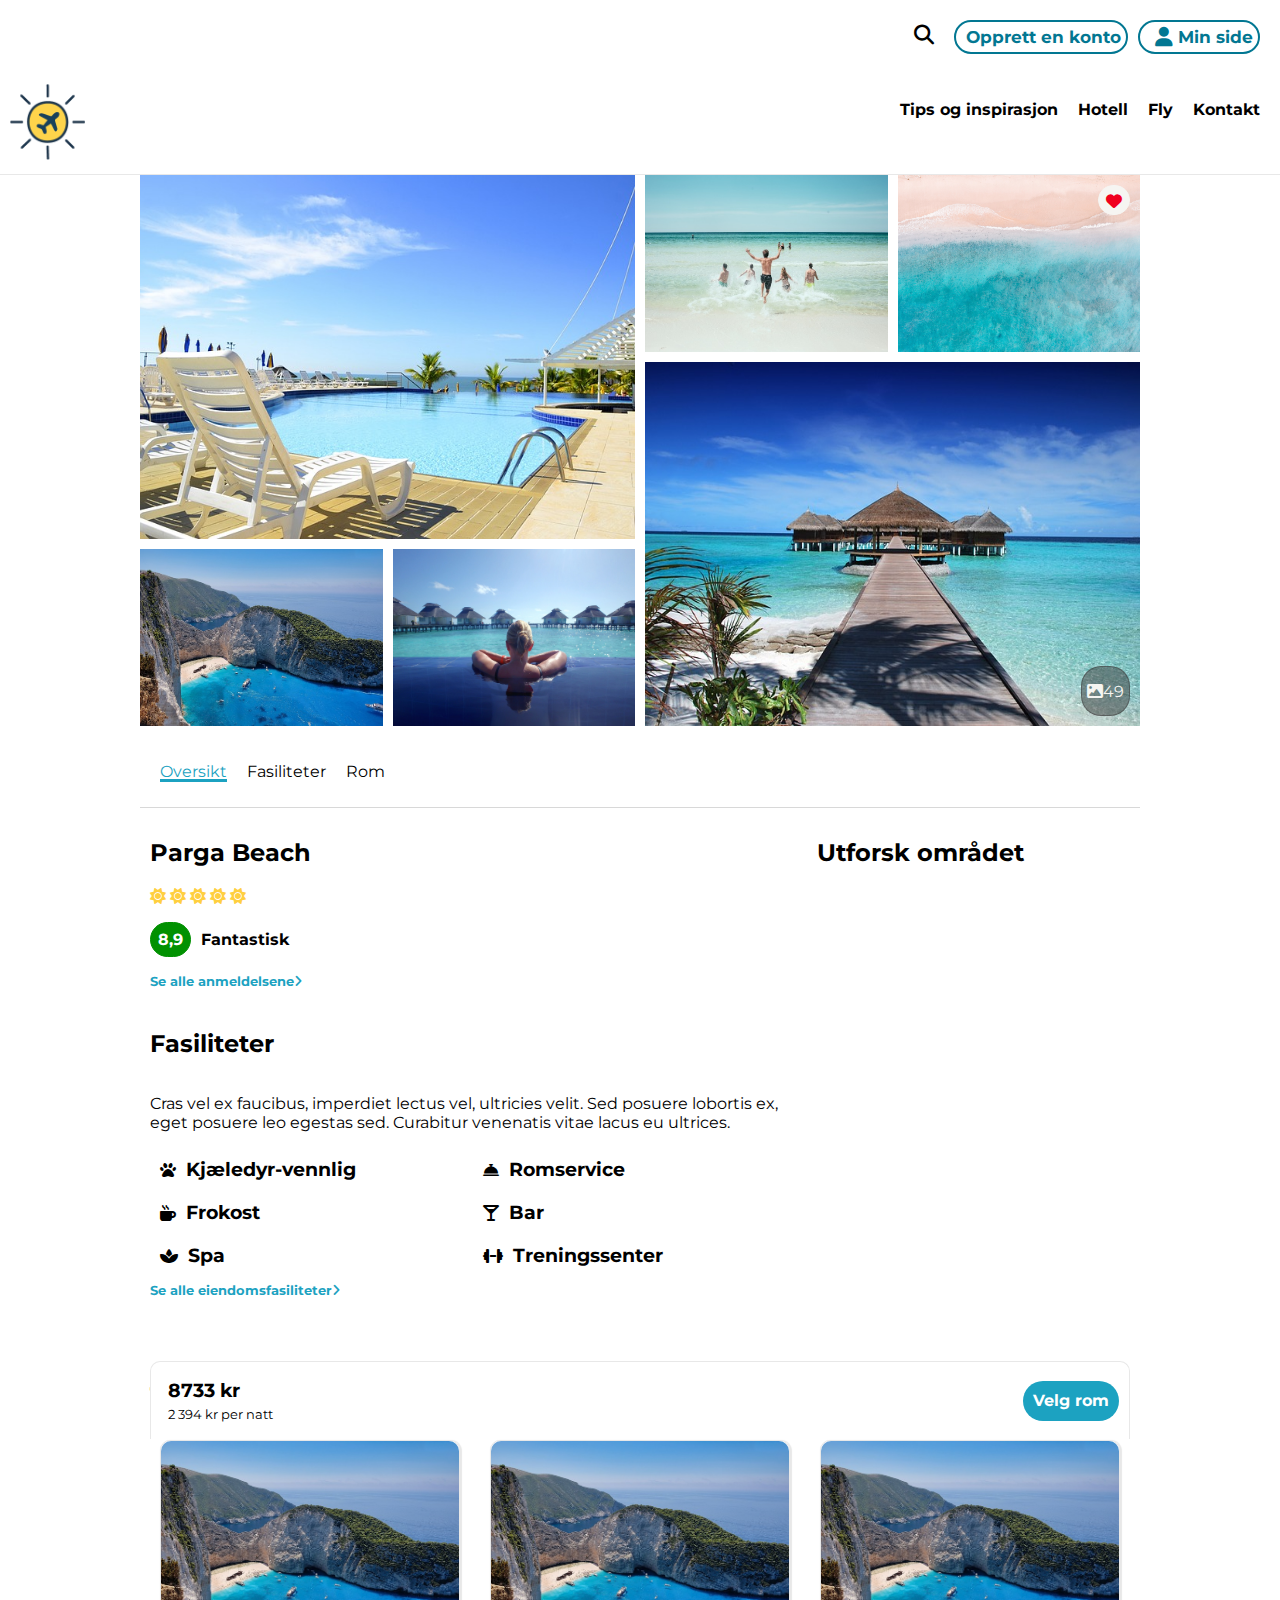
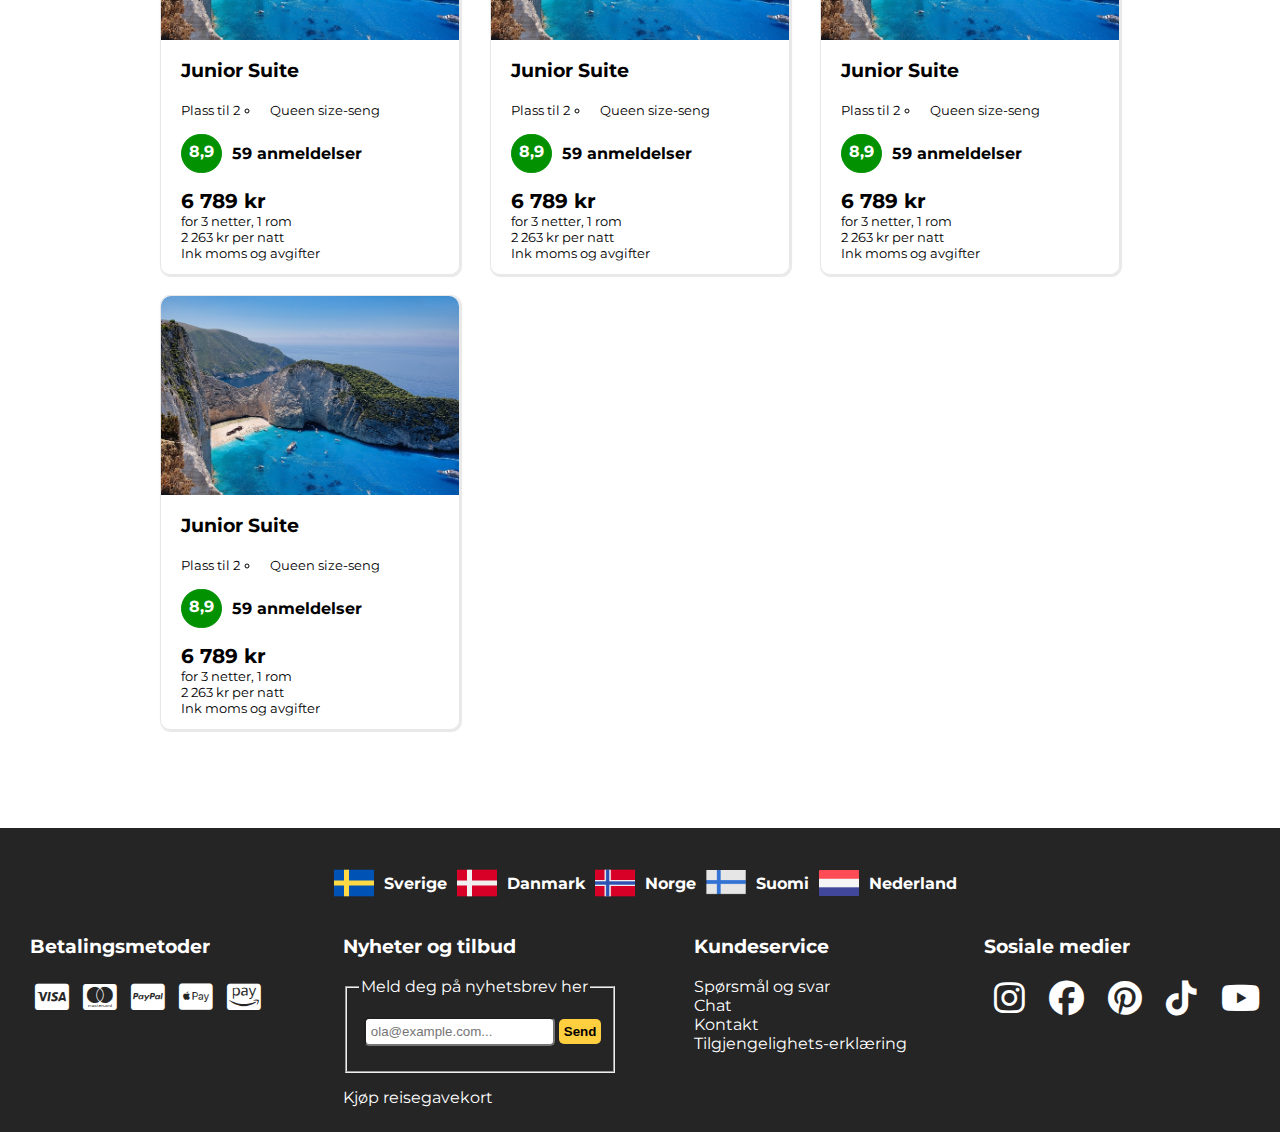
==== commit 68615ff2: "Alt er i hovedsak ferdig. Bare noen små-ting igjen å fikse på." ====
--- a/hotell.html
+++ b/hotell.html
@@ -45,125 +45,129 @@
         </section>
     </header>
 
-    <header id="hotell-header-2">
-        <section id="bilde-galleri">
-            <h2 class="removed-headlines" aria-label="Bilde Galleri">Bilde Galleri</h2><!--HIDE THIS-->
-            <section id="bildene">
-                <h4 class="removed-headlines" aria-label="Bildene">Bildene</h4>
-                <picture id="en-solstol-foran-et-basseng"><!--These images might need to be encased in a div-->
-                    <img src="Images/landscape-2016308_640.jpg" alt="En solstol foran et basseng.">
-                </picture>
-
-                <picture id="folk-som-løper-ut-i-sjøen-fra-en-strand">
-                    <img src="Images/beach-1836467_640.jpg" alt="Folk som løper ut i sjøen fra en strand.">
-                </picture>
-
-                <picture id="bølger-fra-havet-faller-inn-over-en-strand">
-                    <img src="Images/sea-4768869_1920.jpg" alt="bølger fra havet faller inn over en strand.">
-                </picture>
-
-                <picture id="en-lagune-med-blått-vann-og-skip">
-                    <img src="Images/beach-6514331_640.jpg" alt="en lagune med blått vann og skip.">
-                </picture>
-
-                <picture id="en-kvinne-i-et-basseng-ser-utover-vannet">
-                    <img src="Images/holiday-2733322_1280.jpg" alt="en kvinne i et basseng ser utover vannet og hus bygget over det.">
-                </picture>
-
-                <picture id="en-brygge-som-går-ut-til-hus-med-tak-av-strå">
-                    <img src="Images/beach-666122_640.jpg" alt="en brygge som går ut til hus med tak av strå.">
-                </picture>
-
-                <section id="ikoner-osv">
-                    <h4 class="removed-headlines" aria-label="Ikoner">Ikoner</h4>
-                    <section id="pil-ikoner-bilde-galleri">
-                        <h4 class="removed-headlines" aria-label="Pil Ikoner">Pil ikoner</h4><!--HIDE THIS-->
-                        <i class="fa-solid fa-angle-left"></i>
-                        <i class="fa-solid fa-angle-right"></i>
-                    </section>
-        
-                    <section id="bilde-og-antall-bilder">
-                        <h4 class="removed-headlines" aria-label="Bilde og antall bilder">Bilde og antall</h4><!--HIDE THIS-->
-                        <i class="fa-regular fa-image"></i>
-                        <p>49</p>
-                    </section>
-
-                    <i class="fa-regular fa-heart" style="color: #f0001e;" id="red-heart"></i><!--Mabye do this in the style doc instead-->
-                </section>
-            </section>
-        </section>
-
-        <section id="hotell-header-navigering">
-            <h2 class="removed-headlines" aria-label="Navigering av innhold">Navigering av innhold</h2><!--HIDE THIS-->
-            <nav>
-                <ul>
-                    <li id="oversikt"><a href="#">Oversikt</a></li>
-                    <li class="ikke-oversikt"><a href="#fasiliteter">Fasiliteter</a></li>
-                    <li class="ikke-oversikt"><a href="#tilgjengelige-rom">Rom</a></li>
-                </ul>
-            </nav>
-        </section>
-    </header>
-
-    <main class="main-max-width">
-        <section id="parga-beach-score-seksjon">
-            <h2>Parga Beach</h2>
-            <section>
-                <h4 class="removed-headlines" aria-label="Score vist i antall soler">Soler</h4><!--HIDE THIS-->
-                <i class="fa-solid fa-sun"></i>
-                <i class="fa-solid fa-sun"></i>
-                <i class="fa-solid fa-sun"></i>
-                <i class="fa-solid fa-sun"></i>
-                <i class="fa-regular fa-sun"></i>
-            </section>
-
-            <section id="parga-beach-score">
-                <h4 class="removed-headlines" aria-label="Score vist i tall-verdi og beskrivelse">Score</h4><!--HIDE THIS-->
-                <p id="parga-beach-score-score">8,9</p>
-                <p id="fantastisk">Fantastisk</p>
-            </section>
-
-            <a href="#" id="se-alle-anmeldelsene">Se alle anmeldelsene<i class="fa-solid fa-angle-right"></i></a>
-        </section>
-
-        <section id="fasiliteter">
-            <h2>Fasiliteter</h2>
-            <p>Cras vel ex faucibus, imperdiet lectus vel, ultricies velit. Sed posuere lobortis ex, eget posuere leo egestas sed. Curabitur venenatis vitae lacus eu ultrices.</p>
-
-            <section id="ikoner-og-beskrivelser">
-                <h4 class="removed-headlines" aria-label="Ikoner og beskrivelser">Ikoner og beskrivelser</h4><!--HIDE THIS-->
+    <main class="main-max-width" id="hotellside-main-grid">
+        <section id="hotell-header-2">
+            <h2 class="removed-headlines" aria-label="Header seksjonen med bilde-galleri">Header seksjonen med bilde-galleri</h2>
+            <section id="bilde-galleri">
+                <h2 class="removed-headlines" aria-label="Bilde Galleri">Bilde Galleri</h2><!--HIDE THIS-->
+                <section id="bildene">
+                    <h4 class="removed-headlines" aria-label="Bildene">Bildene</h4>
+                    <picture id="en-solstol-foran-et-basseng"><!--These images might need to be encased in a div-->
+                        <img src="Images/landscape-2016308_640.jpg" alt="En solstol foran et basseng.">
+                    </picture>
+    
+                    <picture id="folk-som-løper-ut-i-sjøen-fra-en-strand">
+                        <img src="Images/beach-1836467_640.jpg" alt="Folk som løper ut i sjøen fra en strand.">
+                    </picture>
+    
+                    <picture id="bølger-fra-havet-faller-inn-over-en-strand">
+                        <img src="Images/sea-4768869_1920.jpg" alt="bølger fra havet faller inn over en strand.">
+                    </picture>
+    
+                    <picture id="en-lagune-med-blått-vann-og-skip">
+                        <img src="Images/beach-6514331_640.jpg" alt="en lagune med blått vann og skip.">
+                    </picture>
+    
+                    <picture id="en-kvinne-i-et-basseng-ser-utover-vannet">
+                        <img src="Images/holiday-2733322_1280.jpg" alt="en kvinne i et basseng ser utover vannet og hus bygget over det.">
+                    </picture>
+    
+                    <picture id="en-brygge-som-går-ut-til-hus-med-tak-av-strå">
+                        <img src="Images/beach-666122_640.jpg" alt="en brygge som går ut til hus med tak av strå.">
+                    </picture>
+    
+                    <section id="ikoner-osv">
+                        <h4 class="removed-headlines" aria-label="Ikoner">Ikoner</h4>
+                        <section id="pil-ikoner-bilde-galleri">
+                            <h4 class="removed-headlines" aria-label="Pil Ikoner">Pil ikoner</h4><!--HIDE THIS-->
+                            <i class="fa-solid fa-angle-left"></i>
+                            <i class="fa-solid fa-angle-right"></i>
+                        </section>
+            
+                        <section id="bilde-og-antall-bilder">
+                            <h4 class="removed-headlines" aria-label="Bilde og antall bilder">Bilde og antall</h4><!--HIDE THIS-->
+                            <i class="fa-regular fa-image"></i>
+                            <p>49</p>
+                        </section>
+    
+                        <i class="fa-regular fa-heart" style="color: #f0001e;" id="red-heart"></i><!--Mabye do this in the style doc instead-->
+                    </section>
+                </section>
+            </section>
+    
+            <section id="hotell-header-navigering">
+                <h2 class="removed-headlines" aria-label="Navigering av innhold">Navigering av innhold</h2><!--HIDE THIS-->
+                <nav>
+                    <ul>
+                        <li id="oversikt"><a href="#">Oversikt</a></li>
+                        <li class="ikke-oversikt"><a href="#fasiliteter">Fasiliteter</a></li>
+                        <li class="ikke-oversikt"><a href="#tilgjengelige-rom">Rom</a></li>
+                    </ul>
+                </nav>
+            </section>
+        </section>
+
+        <section id="oversikt-og-fasiliteter-flex-container">
+            <h4 class="removed-headlines">Flex Container for disse seksjonene</h4>
+            <section id="parga-beach-score-seksjon">
+                <h2>Parga Beach</h2>
                 <section>
-                    <i class="fa-solid fa-paw"></i>
-                    <h3>Kjæledyr-vennlig</h3>
-                </section>
-
-                <section>
-                    <i class="fa-solid fa-bell-concierge"></i>
-                    <h3>Romservice</h3>
-                </section>
-
-                <section>
-                    <i class="fa-solid fa-mug-hot"></i>
-                    <h3>Frokost</h3>
-                </section>
-
-                <section>
-                    <i class="fa-solid fa-martini-glass"></i>
-                    <h3>Bar</h3>
-                </section>
-
-                <section>
-                    <i class="fa-solid fa-spa"></i>
-                    <h3>Spa</h3>
-                </section>
-
-                <section>
-                    <i class="fa-solid fa-dumbbell"></i>
-                    <h3>Treningssenter</h3>
-                </section>
-            </section>
-
-            <a href="#" id="se-alle-eiendomsfasiliteter">Se alle eiendomsfasiliteter<i class="fa-solid fa-angle-right"></i></a>
+                    <h4 class="removed-headlines" aria-label="Score vist i antall soler">Soler</h4><!--HIDE THIS-->
+                    <i class="fa-solid fa-sun"></i>
+                    <i class="fa-solid fa-sun"></i>
+                    <i class="fa-solid fa-sun"></i>
+                    <i class="fa-solid fa-sun"></i>
+                    <i class="fa-regular fa-sun"></i>
+                </section>
+
+                <section id="parga-beach-score">
+                    <h4 class="removed-headlines" aria-label="Score vist i tall-verdi og beskrivelse">Score</h4><!--HIDE THIS-->
+                    <p id="parga-beach-score-score">8,9</p>
+                    <p id="fantastisk">Fantastisk</p>
+                </section>
+
+                <a href="#" id="se-alle-anmeldelsene">Se alle anmeldelsene<i class="fa-solid fa-angle-right"></i></a>
+            </section>
+
+            <section id="fasiliteter">
+                <h2>Fasiliteter</h2>
+                <p>Cras vel ex faucibus, imperdiet lectus vel, ultricies velit. Sed posuere lobortis ex, eget posuere leo egestas sed. Curabitur venenatis vitae lacus eu ultrices.</p>
+
+                <section id="ikoner-og-beskrivelser">
+                    <h4 class="removed-headlines" aria-label="Ikoner og beskrivelser">Ikoner og beskrivelser</h4><!--HIDE THIS-->
+                    <section>
+                        <i class="fa-solid fa-paw"></i>
+                        <h3>Kjæledyr-vennlig</h3>
+                    </section>
+
+                    <section>
+                        <i class="fa-solid fa-bell-concierge"></i>
+                        <h3>Romservice</h3>
+                    </section>
+
+                    <section>
+                        <i class="fa-solid fa-mug-hot"></i>
+                        <h3>Frokost</h3>
+                    </section>
+
+                    <section>
+                        <i class="fa-solid fa-martini-glass"></i>
+                        <h3>Bar</h3>
+                    </section>
+
+                    <section>
+                        <i class="fa-solid fa-spa"></i>
+                        <h3>Spa</h3>
+                    </section>
+
+                    <section>
+                        <i class="fa-solid fa-dumbbell"></i>
+                        <h3>Treningssenter</h3>
+                    </section>
+                </section>
+
+                <a href="#" id="se-alle-eiendomsfasiliteter">Se alle eiendomsfasiliteter<i class="fa-solid fa-angle-right"></i></a>
+            </section>
         </section>
 
         <section id="utforsk-området"><!--Kartet er hentet direkte fra Google Maps sin share funksjon - hvor man kan hente html kode, koden nedenfor, som viser det valgte stedet i et kart-->
--- a/CSS/style.css
+++ b/CSS/style.css
@@ -1322,9 +1322,24 @@
     }
 
     /*Hotell siden*/
+    #hotellside-main-grid {
+        margin: 0 auto;
+        display: grid;
+        grid-template-columns: 2fr 1fr;
+        grid-template-rows: auto auto auto auto;
+    }
+    
+    #oversikt-og-fasiliteter-flex-container {
+        display: flex;
+        flex-direction: column;
+        grid-column: 1 / 2;
+        grid-row: 2 / 3;
+    }
 
     /*Bilde galleri*/
     #hotell-header-2 {
+        grid-column: 1 / 3;
+        grid-row: 1 / 2;
         width: 100%;
         max-width: 1000px;
         margin: 0 auto;
@@ -1435,8 +1450,206 @@
         color: #1ca2c1;}
     }
 
-
-
+    /*parga beach score seksjon*/
+    #parga-beach-score-seksjon {
+        padding: 10px;
+        display: flex;
+        flex-direction: column;
+        section i {color: #ffcf40;}
+    }
+    #parga-beach-score {
+        display: flex;
+        flex-direction: row;
+        font-weight: bold;
+        align-items: center;
+    }
+    #parga-beach-score-score {
+        background-color: #019101;
+        color: white;
+        padding: 7px;
+        border-style: solid;
+        border-width: 1px;
+        border-radius: 20px;
+        border-color: #019101;
+    }
+    #fantastisk {
+        margin-left: 10px;
+    }
+    #se-alle-anmeldelsene {
+        font-weight: bold;
+        color: #1ca2c1;
+        text-decoration: none;
+        font-size: 13px;
+    }
+
+    /*Fasiliteter*/
+    #fasiliteter {
+        padding: 10px;
+        display: flex;
+        flex-direction: column;
+        max-width: 100%;
+    }
+    #ikoner-og-beskrivelser {
+        display: flex;
+        flex-direction: row;
+        flex-wrap: wrap;
+        max-width: 100%;
+        section {
+            display: flex;
+            flex-direction: row;
+            align-items: center;
+            width: 50%;
+            padding: 10px;
+            h3{margin: 0; padding-left: 10px;}
+        }
+    }
+    #se-alle-eiendomsfasiliteter {
+        margin-top: 5px;
+        font-weight: bold;
+        color: #1ca2c1;
+        text-decoration: none;
+        font-size: 13px;
+    }
+
+    /*utforsk området kartet*/
+    #utforsk-området {
+        grid-column: 2 / 3;
+        grid-row: 2 / 3;
+        max-width: 100%;
+        h2{padding: 10px;}
+        iframe {width: 100%;}
+    }
+
+    /*Tilgjengelige rom*/
+    #tilgjengelige-rom {
+        grid-column: 1 / 3;
+        grid-row: 3 / 4;
+        display: flex;
+        flex-direction: row;
+        flex-wrap: wrap;
+        position: relative;
+        width: 100%;
+        height: auto;
+        padding: 10px;
+        justify-content: space-between;
+        h2{width: 100%;}
+        article {
+            display: flex;
+            flex-direction: column;
+            width: 300px;
+            border-style: solid;
+            border-width: 1px;
+            border-color: #e8e8e8;
+            border-radius: 10px;
+            box-shadow: 1px 1px 1px 1px #e8e8e8;
+            margin: 10px;
+            h3 {
+                padding: 10px;
+                margin-left: 10px;
+                margin-bottom: 0;
+                margin-top: 5px;
+                font-weight: bold;
+            }
+            p {
+                padding: 10px;
+            }
+            ul li {
+                padding: 10px;
+            }
+            picture img {
+                object-fit: cover;
+                max-width: 100%;
+                height: auto;
+                border-top-left-radius: 10px;
+                border-top-right-radius: 10px;
+            }
+        }
+        .plass-til-2 {
+            padding: 0;
+            font-size: 13px;
+            display: flex;
+            flex-direction: row;
+            margin: 0;
+            margin-left: 10px;
+            list-style: none;
+            li {padding-bottom: 0;}
+        }
+        .queen-size-seng {
+            margin-left: 10px;
+            list-style: circle;
+        }
+
+        .score-og-andmeldelser {
+            display: flex;
+            flex-direction: row;
+            padding-left: 10px;
+            margin-left: 10px;
+            p {font-weight: bold;}
+        }
+        .score-tall {
+            background-color: #019101;
+            color: white;
+            padding: 7px;
+            border-style: solid;
+            border-width: 1px;
+            border-radius: 20px;
+            border-color: #019101;
+        }
+        .ekstra-detaljer {
+            padding-left: 0;
+            margin-left: 20px;
+            margin-top: 0;
+            list-style: none;
+            font-size: 13px;
+            li {padding: 0;}
+        }
+        .ekstra-detaljer-pris {
+            font-weight: bold;
+            font-size: 20px;
+        }
+    }
+
+    #tilgjengelige-rom-scroll-følger-container {
+        position: sticky;
+        top: 0;
+        bottom: 0;
+        width: 100%;
+        background-color: white;
+        border-top-style: solid;
+        border-right-style: solid;
+        border-left-style: solid;
+        border-top-left-radius: 10px;
+        border-top-right-radius: 10px;
+        border-width: 1px;
+        border-color: #e8e8e8;
+    }
+    #tilgjengelige-rom-scroll-følger {
+        display: flex;
+        flex-direction: row;
+        justify-content: space-between;
+        align-items: center;
+        padding: 10px;
+    }
+    #tilgjengelige-rom-priser{
+        display: flex;
+        flex-direction: column;
+        padding: 5px;
+        h3, p {margin: 2px;}
+        p{font-size: 13px;}
+    }
+    #velg-rom-knapp{
+        display: flex;
+        align-items: center;
+        border-radius: 20px;
+        height: 40px;
+        background-color: #1ca2c1;
+        a {
+            color: white;
+            text-decoration: none;
+            padding: 10px;
+            font-weight: bold;
+        }
+    }
 
     /*Bestillingssiden*/
     #bestillingsside-main {
@@ -1568,7 +1781,8 @@
         }
         form fieldset {
             display: flex;
-            flex-direction: column;
+            flex-direction: row;
+            flex-wrap: wrap;
             margin-bottom: 20px;
             background-color: #f6f5f2;
             border-style: solid;
@@ -1581,11 +1795,12 @@
                 font-size: 13px;
             }
             label, input {
+                width: 50%;
+                padding: 10px;
+                margin-top: 10px;
+            }
+            label input {
                 width: 100%;
-                padding: 10px;
-                margin-top: 10px;
-            }
-            label input {
                 border-style: solid;
                 border-width: 1px;
                 border-color: #f6f5f2;
@@ -1604,17 +1819,25 @@
                     display: flex;
                     width: 50%;
                     align-items: center;
+                    font-size: 15px;
                     input {margin-top: 0;}
                 }
             }
         }
         #velg-land {
+            display: flex;
+            flex-wrap: wrap;
+            flex-direction: column;
             padding: 10px;
-            width: 100%;
+            width: 50%;
             h3{
+                width: 100%;
                 font-size: 15px;
+                margin: 0;
+                margin-top: 7px;
             }
             label {
+                width: 100%;
                 background-color: white; 
                 padding: 10px;
                 border-style: solid;
@@ -1623,7 +1846,7 @@
                 border-radius: 10px;
             }
             label select {
-                width: 95%;
+                width: 100%;
                 background-color: white;
                 border-style: none;
                 opacity: 0.5;
@@ -1644,7 +1867,7 @@
             background-color: #ffcf40; 
             border: none; 
             border-radius: 5px; 
-            font-weight: bold;
+            font-weight: 850;
             i {margin-left: 5px;}
         }
     }
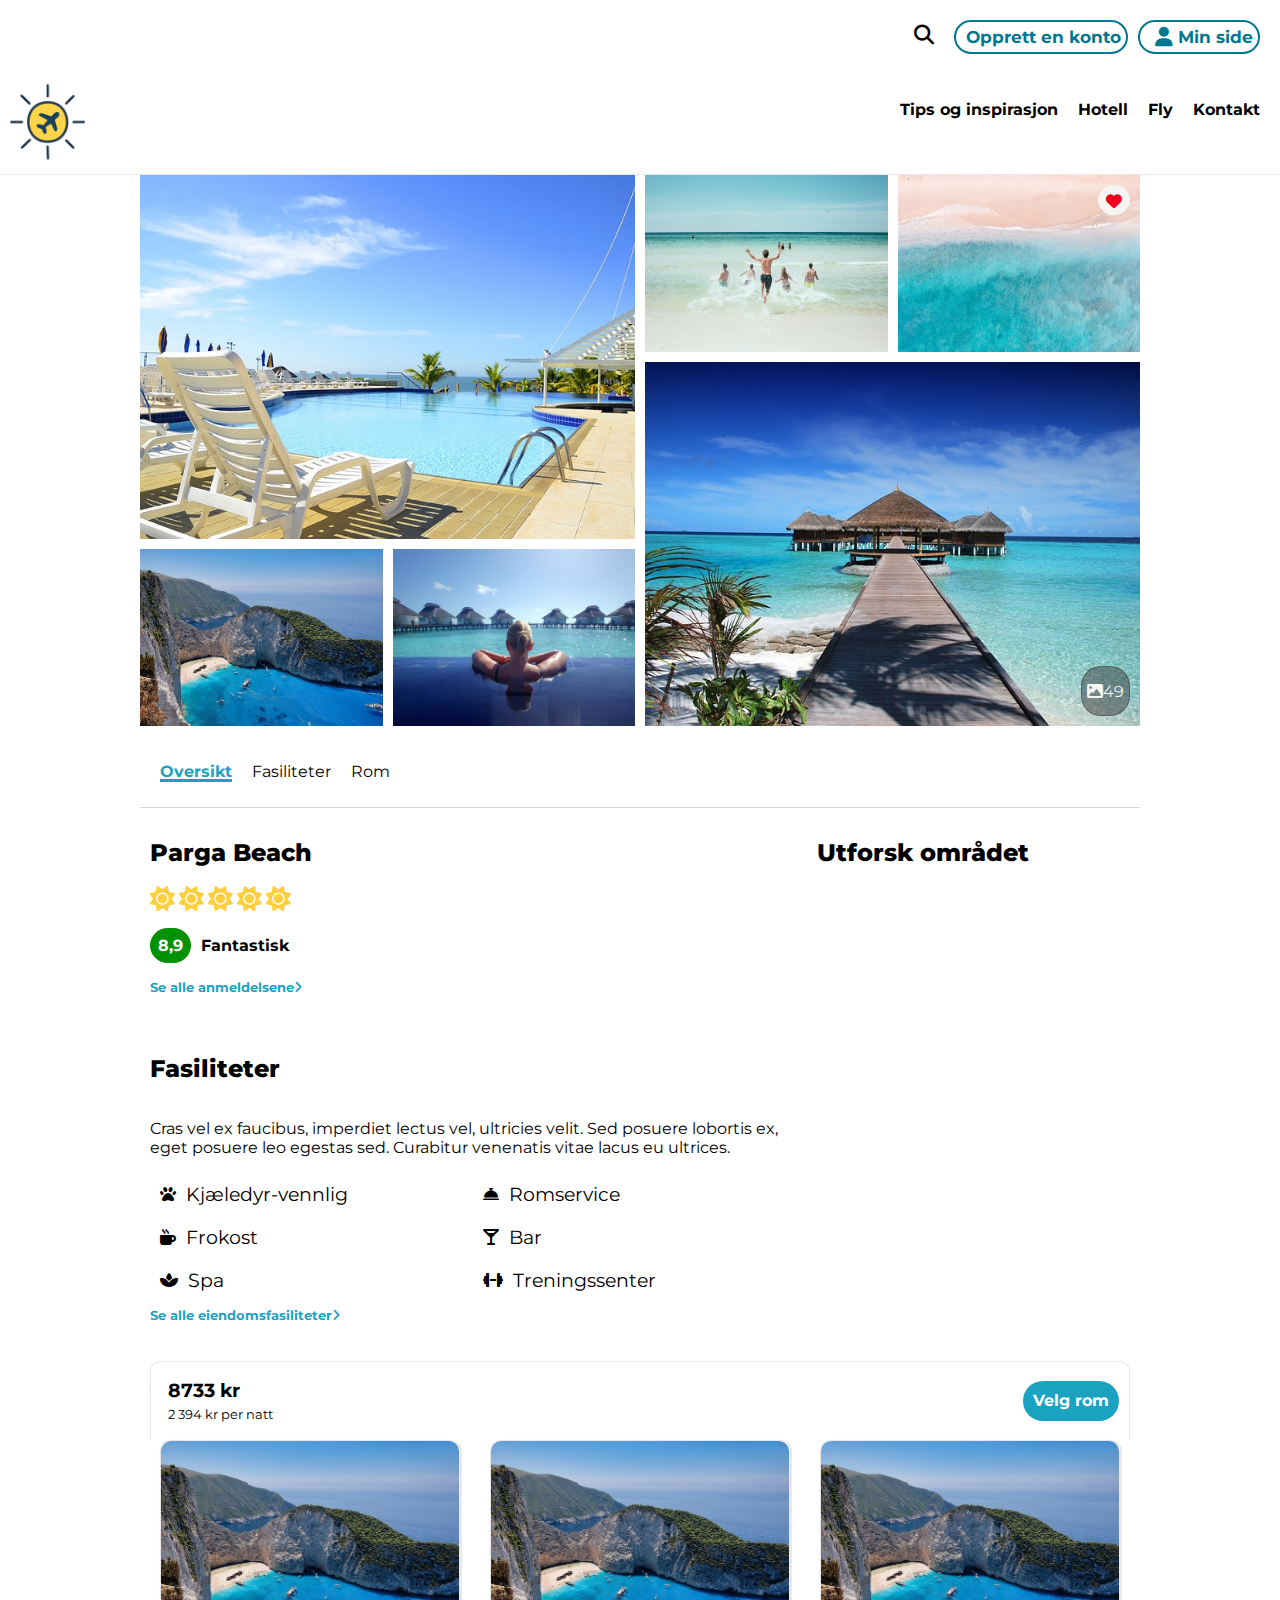
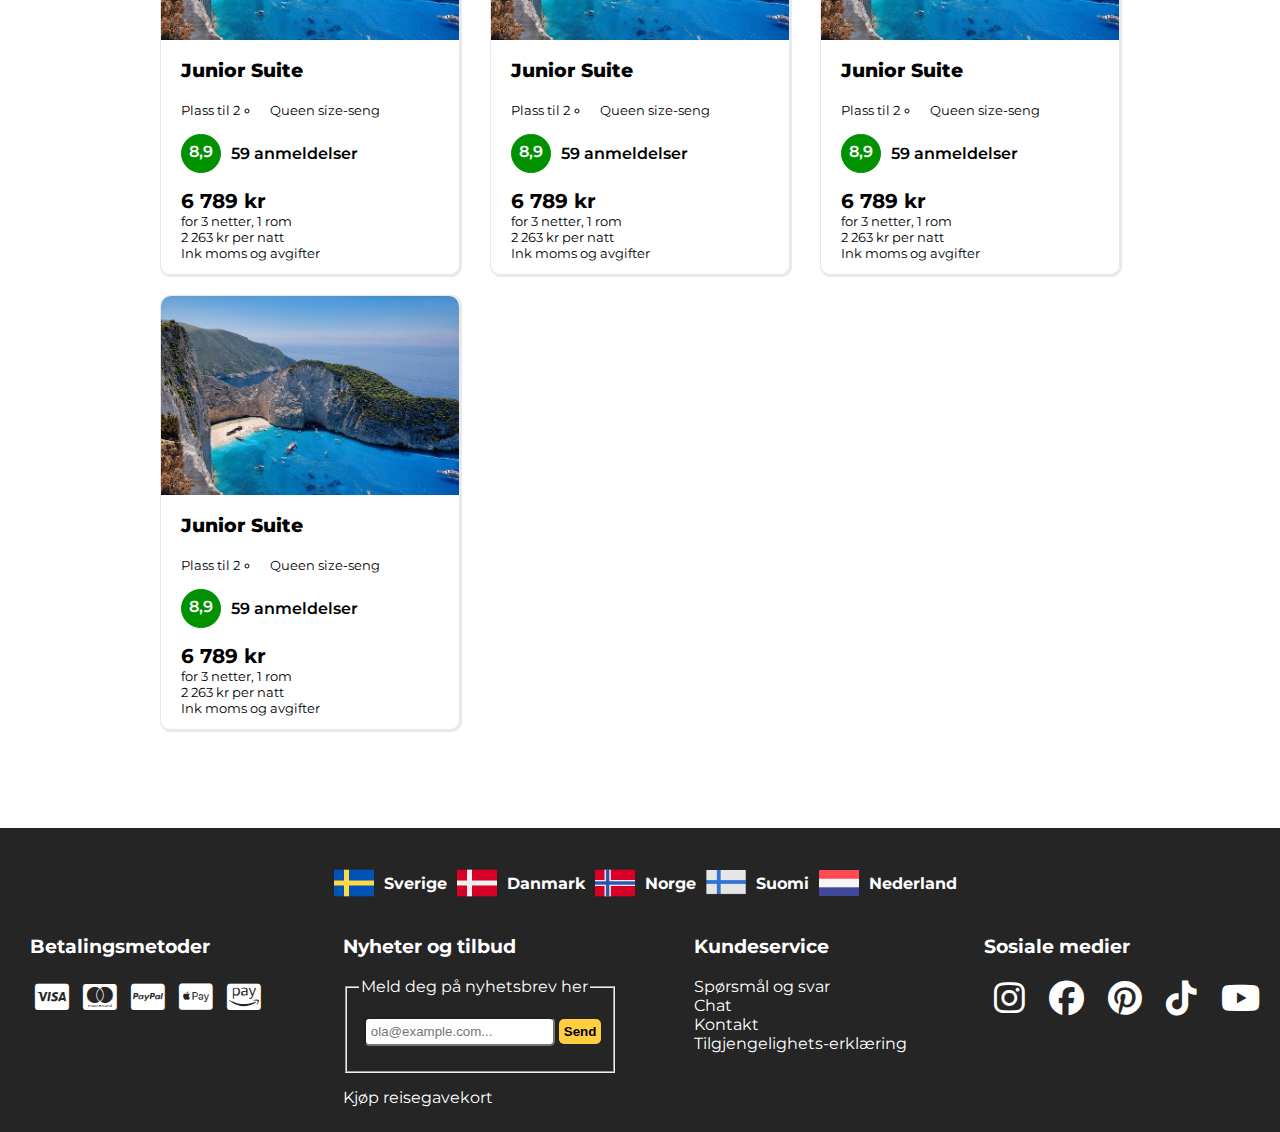
==== commit 9407b5e2: "Nesten ferdig nå :)" ====
--- a/hotell.html
+++ b/hotell.html
@@ -107,67 +107,64 @@
             </section>
         </section>
 
-        <section id="oversikt-og-fasiliteter-flex-container">
-            <h4 class="removed-headlines">Flex Container for disse seksjonene</h4>
-            <section id="parga-beach-score-seksjon">
-                <h2>Parga Beach</h2>
-                <section>
-                    <h4 class="removed-headlines" aria-label="Score vist i antall soler">Soler</h4><!--HIDE THIS-->
-                    <i class="fa-solid fa-sun"></i>
-                    <i class="fa-solid fa-sun"></i>
-                    <i class="fa-solid fa-sun"></i>
-                    <i class="fa-solid fa-sun"></i>
-                    <i class="fa-regular fa-sun"></i>
-                </section>
-
-                <section id="parga-beach-score">
-                    <h4 class="removed-headlines" aria-label="Score vist i tall-verdi og beskrivelse">Score</h4><!--HIDE THIS-->
-                    <p id="parga-beach-score-score">8,9</p>
-                    <p id="fantastisk">Fantastisk</p>
-                </section>
-
-                <a href="#" id="se-alle-anmeldelsene">Se alle anmeldelsene<i class="fa-solid fa-angle-right"></i></a>
-            </section>
-
-            <section id="fasiliteter">
-                <h2>Fasiliteter</h2>
-                <p>Cras vel ex faucibus, imperdiet lectus vel, ultricies velit. Sed posuere lobortis ex, eget posuere leo egestas sed. Curabitur venenatis vitae lacus eu ultrices.</p>
-
-                <section id="ikoner-og-beskrivelser">
-                    <h4 class="removed-headlines" aria-label="Ikoner og beskrivelser">Ikoner og beskrivelser</h4><!--HIDE THIS-->
-                    <section>
-                        <i class="fa-solid fa-paw"></i>
-                        <h3>Kjæledyr-vennlig</h3>
-                    </section>
-
-                    <section>
-                        <i class="fa-solid fa-bell-concierge"></i>
-                        <h3>Romservice</h3>
-                    </section>
-
-                    <section>
-                        <i class="fa-solid fa-mug-hot"></i>
-                        <h3>Frokost</h3>
-                    </section>
-
-                    <section>
-                        <i class="fa-solid fa-martini-glass"></i>
-                        <h3>Bar</h3>
-                    </section>
-
-                    <section>
-                        <i class="fa-solid fa-spa"></i>
-                        <h3>Spa</h3>
-                    </section>
-
-                    <section>
-                        <i class="fa-solid fa-dumbbell"></i>
-                        <h3>Treningssenter</h3>
-                    </section>
-                </section>
-
-                <a href="#" id="se-alle-eiendomsfasiliteter">Se alle eiendomsfasiliteter<i class="fa-solid fa-angle-right"></i></a>
-            </section>
+        <section id="parga-beach-score-seksjon">
+            <h2>Parga Beach</h2>
+            <section>
+                <h4 class="removed-headlines" aria-label="Score vist i antall soler">Soler</h4><!--HIDE THIS-->
+                <i class="fa-solid fa-sun"></i>
+                <i class="fa-solid fa-sun"></i>
+                <i class="fa-solid fa-sun"></i>
+                <i class="fa-solid fa-sun"></i>
+                <i class="fa-regular fa-sun"></i>
+            </section>
+
+            <section id="parga-beach-score">
+                <h4 class="removed-headlines" aria-label="Score vist i tall-verdi og beskrivelse">Score</h4><!--HIDE THIS-->
+                <p id="parga-beach-score-score">8,9</p>
+                <p id="fantastisk">Fantastisk</p>
+            </section>
+
+            <a href="#" id="se-alle-anmeldelsene">Se alle anmeldelsene<i class="fa-solid fa-angle-right"></i></a>
+        </section>
+
+        <section id="fasiliteter">
+            <h2>Fasiliteter</h2>
+            <p>Cras vel ex faucibus, imperdiet lectus vel, ultricies velit. Sed posuere lobortis ex, eget posuere leo egestas sed. Curabitur venenatis vitae lacus eu ultrices.</p>
+
+            <section id="ikoner-og-beskrivelser">
+                <h4 class="removed-headlines" aria-label="Ikoner og beskrivelser">Ikoner og beskrivelser</h4><!--HIDE THIS-->
+                <section>
+                    <i class="fa-solid fa-paw"></i>
+                    <h3>Kjæledyr-vennlig</h3>
+                </section>
+
+                <section>
+                    <i class="fa-solid fa-bell-concierge"></i>
+                    <h3>Romservice</h3>
+                </section>
+
+                <section>
+                    <i class="fa-solid fa-mug-hot"></i>
+                    <h3>Frokost</h3>
+                </section>
+
+                <section>
+                    <i class="fa-solid fa-martini-glass"></i>
+                    <h3>Bar</h3>
+                </section>
+
+                <section>
+                    <i class="fa-solid fa-spa"></i>
+                    <h3>Spa</h3>
+                </section>
+
+                <section>
+                    <i class="fa-solid fa-dumbbell"></i>
+                    <h3>Treningssenter</h3>
+                </section>
+            </section>
+
+            <a href="#" id="se-alle-eiendomsfasiliteter">Se alle eiendomsfasiliteter<i class="fa-solid fa-angle-right"></i></a>
         </section>
 
         <section id="utforsk-området"><!--Kartet er hentet direkte fra Google Maps sin share funksjon - hvor man kan hente html kode, koden nedenfor, som viser det valgte stedet i et kart-->
--- a/CSS/style.css
+++ b/CSS/style.css
@@ -142,18 +142,18 @@
     }
 
     #front_page_banner {
-        grid-row: 1 / 5;
-        grid-column: 1;
+        grid-row: 1 / 3;
+        grid-column: 1 / 2;
         width: 100%;
         picture img {
-            max-width: 100%;
-            height: auto;
-        }/*Nå tar banneren opp hele bredden til siden og gridet uansett størrelse, som spesifisert i oppgave-teksten*/
+            width: 100%;
+            height: 100%;
+        }
     }
 
     #bestillingskjema {
         grid-row: 1 / 5;
-        grid-column: 1;
+        grid-column: 1 / 2;
         align-content: center;
         background-color: white;
         margin: auto;
@@ -231,7 +231,7 @@
                 background-color: #ffcf40; 
                 border: none; 
                 border-radius: 5px; 
-                font-weight: bold;
+                font-weight: 900;
             }
         }
 
@@ -251,10 +251,7 @@
     /*Kampanjeseksjon*/
     #kampanjeseksjon {
         display: flex;
-        flex-direction: column;
-        flex-wrap: nowrap;
         justify-content: center;
-        align-items: center;
         width: 100%;
         min-height: 300px;
         height: auto;
@@ -266,27 +263,33 @@
         #kampanjeseksjon-tekst {
             border-bottom-left-radius: 10px;
             border-top-right-radius: 10px;
-            width: 75%;
-            max-height: 150px;
+            width: 100%;
+            height: auto;
             background-color: #52d3f0;
             padding: 20px;
-            #bestill-sommerens-beste-uke{font-size: 20px; font-weight: bold; margin: 0;}
-            #fra-3298{font-size: 25px; font-weight: bold; margin: 0;}
+            #bestill-sommerens-beste-uke{font-size: 20px; font-weight: 800; margin-top: 10px; margin-bottom: 10px;}
+            #fra-3298{font-size: 25px; font-weight: 900; margin: 0;}
             #fly-hotell-7-dager{margin: 0;}
         }
         a{
             align-self: flex-end;
-            padding-right: 25px;
             padding: 15px;
             margin-top: 10px;
-            margin-right: 60px;
             color: black;
             background-color: #ffcf40; 
             border: none; 
             border-radius: 5px; 
-            font-weight: bold;
+            font-weight: 900;
             text-decoration: none;
         }
+    }
+    #kampanjeseksjon-flex-container {
+        display: flex;
+        flex-direction: column;
+        flex-wrap: nowrap;
+        justify-content: center;
+        align-items: center;
+        width: 75%;
     }
 
     /*Tilbudsseksjon*/
@@ -311,7 +314,7 @@
             box-shadow: 1px 1px 1px 1px #e8e8e8;
             h3 {
                 padding: 10px;
-                font-weight: 800;
+                font-weight: 900;
             }
             a {
                 text-decoration: none;
@@ -331,7 +334,7 @@
         max-width: 100%;
         padding: 10px;
         margin: 10px;
-        h2{width: 100%; font-weight: bold;}
+        h2{width: 100%; font-weight: 900;}
         article {
             display: flex;
             flex-direction: column;
@@ -344,7 +347,7 @@
             margin: 10px;
             h3 {
                 padding: 10px;
-                font-weight: bold;
+                font-weight: 800;
             }
             h3, a, p {
                 padding: 10px;
@@ -369,7 +372,7 @@
                 border-top-left-radius: 10px;
                 position: absolute;
                 margin-top: 0;
-                font-weight: bold;
+                font-weight: 700;
             }
             #skiferie {
                 position: relative;
@@ -383,7 +386,7 @@
                 border-top-left-radius: 10px;
                 position: absolute;
                 margin-top: 0;
-                font-weight: bold;
+                font-weight: 700;
             }
         }
     }
@@ -441,7 +444,7 @@
             border-width: 1px;
             border-radius: 20px;
             border-color: rgba(60, 60, 60, 0.5);
-            padding: 20px;
+            padding: 10px;
             margin: 10px;
             background-color: rgba(60, 60, 60, 0.5)
         }
@@ -457,7 +460,7 @@
         border-width: 1px;
         border-radius: 20px;
         border-color: rgba(60, 60, 60, 0.5);
-        padding: 5px;
+        padding: 2px;
         margin: 10px;
         color: #f6f5f2;
         background-color: rgba(60, 60, 60, 0.5)
@@ -492,7 +495,8 @@
     #oversikt {
         a {padding: 10px;
         text-decoration: underline#1ca2c1 3px;
-        color: #1ca2c1;}
+        color: #1ca2c1;
+        font-weight: 800;}
     }
 
     /*Main*/
@@ -501,7 +505,8 @@
         padding: 10px;
         display: flex;
         flex-direction: column;
-        section i {color: #ffcf40;}
+        h2{font-weight: 800;}
+        section i {color: #ffcf40; font-size: 25px;}
     }
     #parga-beach-score {
         display: flex;
@@ -534,6 +539,7 @@
         display: flex;
         flex-direction: column;
         max-width: 100%;
+        h2{font-weight: 800;}
     }
     #ikoner-og-beskrivelser {
         display: flex;
@@ -546,7 +552,7 @@
             align-items: center;
             width: 50%;
             padding: 10px;
-            h3{margin: 0; padding-left: 10px;}
+            h3{margin: 0; padding-left: 10px; font-weight: 400;}
         }
     }
     #se-alle-eiendomsfasiliteter {
@@ -560,7 +566,7 @@
     /*utforsk området kartet*/
     #utforsk-området {
         max-width: 100%;
-        h2{padding: 10px;}
+        h2{padding: 10px; font-weight: 800;}
         iframe {width: 100%;}
     }
 
@@ -568,9 +574,11 @@
     #tilgjengelige-rom {
         display: flex;
         flex-direction: column;
+        align-items: center;
         width: 100%;
         height: auto;
         padding: 10px;
+        h2{align-self: flex-start; font-weight: 800;}
         article {
             display: flex;
             flex-direction: column;
@@ -586,7 +594,7 @@
                 margin-left: 10px;
                 margin-bottom: 0;
                 margin-top: 5px;
-                font-weight: bold;
+                font-weight: 800;
             }
             p {
                 padding: 10px;
@@ -622,7 +630,7 @@
             flex-direction: row;
             padding-left: 10px;
             margin-left: 10px;
-            p {font-weight: bold;}
+            p {font-weight: bold; font-size: 15px;}
         }
         .score-tall {
             background-color: #019101;
@@ -653,6 +661,7 @@
             position: sticky;
             bottom: 0;
             top: 0;
+            width: 100%;
             background-color: white;
             border-top-style: solid;
             border-right-style: solid;
@@ -752,7 +761,7 @@
             box-shadow: 1px 1px 1px 1px #e8e8e8;
             margin: 10px;
             width: 100%;
-            h3{opacity: 0.85;}
+            h3{opacity: 0.85; font-weight: 800;}
             summary {
                 list-style: none;
                 font-weight: bold;
@@ -802,7 +811,7 @@
     /*Bestillingsopplysninger*/
     #bestillingsopplysninger {
         padding: 10px;
-        h2{font-weight: 900; font-size: 25px;}
+        h2{font-weight: 800; font-size: 25px;}
         form {
             display: flex;
             flex-direction: column;
@@ -817,7 +826,7 @@
             border-width: 1px;
             border-color: #f6f5f2;
             border-radius: 10px;
-            legend {font-size: 17px; font-weight: bold;}
+            legend {font-size: 17px; font-weight: 800;}
             label {
                 font-weight: 600; 
                 font-size: 13px;
@@ -837,7 +846,7 @@
                 display: flex;
                 flex-direction: column;
                 padding: 10px;
-                h3{font-size: 15px;}
+                h3{font-size: 15px; font-weight: 525;}
             }
             .velg-kjønn{
                 display: flex;
@@ -855,6 +864,7 @@
             width: 100%;
             h3{
                 font-size: 15px;
+                font-weight: 525;
             }
             label {
                 background-color: white; 
@@ -886,7 +896,7 @@
             background-color: #ffcf40; 
             border: none; 
             border-radius: 5px; 
-            font-weight: bold;
+            font-weight: 900;
             i {margin-left: 5px;}
         }
     }
@@ -1221,6 +1231,14 @@
             text-decoration: none;
         }
     }
+    #kampanjeseksjon-flex-container {
+        display: flex;
+        flex-direction: column;
+        flex-wrap: nowrap;
+        justify-content: flex-end;
+        align-items: flex-end;
+        width: 100%;
+    }
 
     /*Tilbudsseksjon*/
     #tilbudsseksjon {
@@ -1242,7 +1260,7 @@
             box-shadow: 1px 1px 1px 1px #e8e8e8;
             h3 {
                 padding: 10px;
-                font-weight: 800;
+                font-weight: 900;
             }
             a {
                 text-decoration: none;
@@ -1262,7 +1280,7 @@
         max-width: 100%;
         padding: 10px;
         margin: 10px;
-        h2{width: 100%; font-weight: bold;}
+        h2{width: 100%; font-weight: 800;}
         article {
             display: flex;
             flex-direction: column;
@@ -1302,7 +1320,7 @@
                 border-top-left-radius: 10px;
                 position: absolute;
                 margin-top: 0;
-                font-weight: bold;
+                font-weight: 700;
             }
             #skiferie {
                 position: relative;
@@ -1316,7 +1334,7 @@
                 border-top-left-radius: 10px;
                 position: absolute;
                 margin-top: 0;
-                font-weight: bold;
+                font-weight: 700;
             }
         }
     }
@@ -1327,13 +1345,6 @@
         display: grid;
         grid-template-columns: 2fr 1fr;
         grid-template-rows: auto auto auto auto;
-    }
-    
-    #oversikt-og-fasiliteter-flex-container {
-        display: flex;
-        flex-direction: column;
-        grid-column: 1 / 2;
-        grid-row: 2 / 3;
     }
 
     /*Bilde galleri*/
@@ -1445,17 +1456,23 @@
         }
     }
     #oversikt {
-        a {padding: 10px;
-        text-decoration: underline#1ca2c1 3px;
-        color: #1ca2c1;}
+        a {
+            padding: 10px;
+            text-decoration: underline#1ca2c1 3px;
+            color: #1ca2c1;
+            font-weight: 700;
+        }
     }
 
     /*parga beach score seksjon*/
     #parga-beach-score-seksjon {
+        grid-column: 1 / 2;
+        grid-row: 2 / 3;
         padding: 10px;
         display: flex;
         flex-direction: column;
-        section i {color: #ffcf40;}
+        h2{font-weight: 800;}
+        section i {color: #ffcf40; font-size: 25px;}
     }
     #parga-beach-score {
         display: flex;
@@ -1484,10 +1501,13 @@
 
     /*Fasiliteter*/
     #fasiliteter {
+        grid-column: 1 / 2;
+        grid-row: 3 / 4;
         padding: 10px;
         display: flex;
         flex-direction: column;
         max-width: 100%;
+        h2{font-weight: 800;}
     }
     #ikoner-og-beskrivelser {
         display: flex;
@@ -1500,7 +1520,7 @@
             align-items: center;
             width: 50%;
             padding: 10px;
-            h3{margin: 0; padding-left: 10px;}
+            h3{margin: 0; padding-left: 10px; font-weight: 400;}
         }
     }
     #se-alle-eiendomsfasiliteter {
@@ -1514,16 +1534,16 @@
     /*utforsk området kartet*/
     #utforsk-området {
         grid-column: 2 / 3;
-        grid-row: 2 / 3;
+        grid-row: 2 / 4;
         max-width: 100%;
-        h2{padding: 10px;}
+        h2{padding: 10px; font-weight: 800;}
         iframe {width: 100%;}
     }
 
     /*Tilgjengelige rom*/
     #tilgjengelige-rom {
         grid-column: 1 / 3;
-        grid-row: 3 / 4;
+        grid-row: 4 / 5;
         display: flex;
         flex-direction: row;
         flex-wrap: wrap;
@@ -1532,7 +1552,7 @@
         height: auto;
         padding: 10px;
         justify-content: space-between;
-        h2{width: 100%;}
+        h2{width: 100%; font-weight: 800;}
         article {
             display: flex;
             flex-direction: column;
@@ -1548,7 +1568,7 @@
                 margin-left: 10px;
                 margin-bottom: 0;
                 margin-top: 5px;
-                font-weight: bold;
+                font-weight: 800;
             }
             p {
                 padding: 10px;
@@ -1584,7 +1604,7 @@
             flex-direction: row;
             padding-left: 10px;
             margin-left: 10px;
-            p {font-weight: bold;}
+            p {font-weight: 600;}
         }
         .score-tall {
             background-color: #019101;
@@ -1719,7 +1739,7 @@
             box-shadow: 1px 1px 1px 1px #e8e8e8;
             margin: 10px;
             width: 100%;
-            h3{opacity: 0.85;}
+            h3{opacity: 0.85; font-weight: 800;}
             summary {
                 list-style: none;
                 font-weight: bold;
@@ -1773,7 +1793,7 @@
     #bestillingsopplysninger {
         width: 50%;
         padding: 10px;
-        h2{font-weight: 900; font-size: 25px;}
+        h2{font-weight: 800; font-size: 25px;}
         form {
             display: flex;
             flex-direction: column;
@@ -1789,7 +1809,7 @@
             border-width: 1px;
             border-color: #f6f5f2;
             border-radius: 10px;
-            legend {font-size: 17px; font-weight: bold;}
+            legend {font-size: 17px; font-weight: 800;}
             label {
                 font-weight: 600; 
                 font-size: 13px;
@@ -1810,7 +1830,7 @@
                 display: flex;
                 flex-direction: column;
                 padding: 10px;
-                h3{font-size: 15px;}
+                h3{font-size: 14px; font-weight: 525;}
             }
             .velg-kjønn{
                 display: flex;
@@ -1819,7 +1839,8 @@
                     display: flex;
                     width: 50%;
                     align-items: center;
-                    font-size: 15px;
+                    font-size: 14px;
+                    font-weight: 525;
                     input {margin-top: 0;}
                 }
             }
@@ -1832,7 +1853,8 @@
             width: 50%;
             h3{
                 width: 100%;
-                font-size: 15px;
+                font-size: 14px;
+                font-weight: 525;
                 margin: 0;
                 margin-top: 7px;
             }
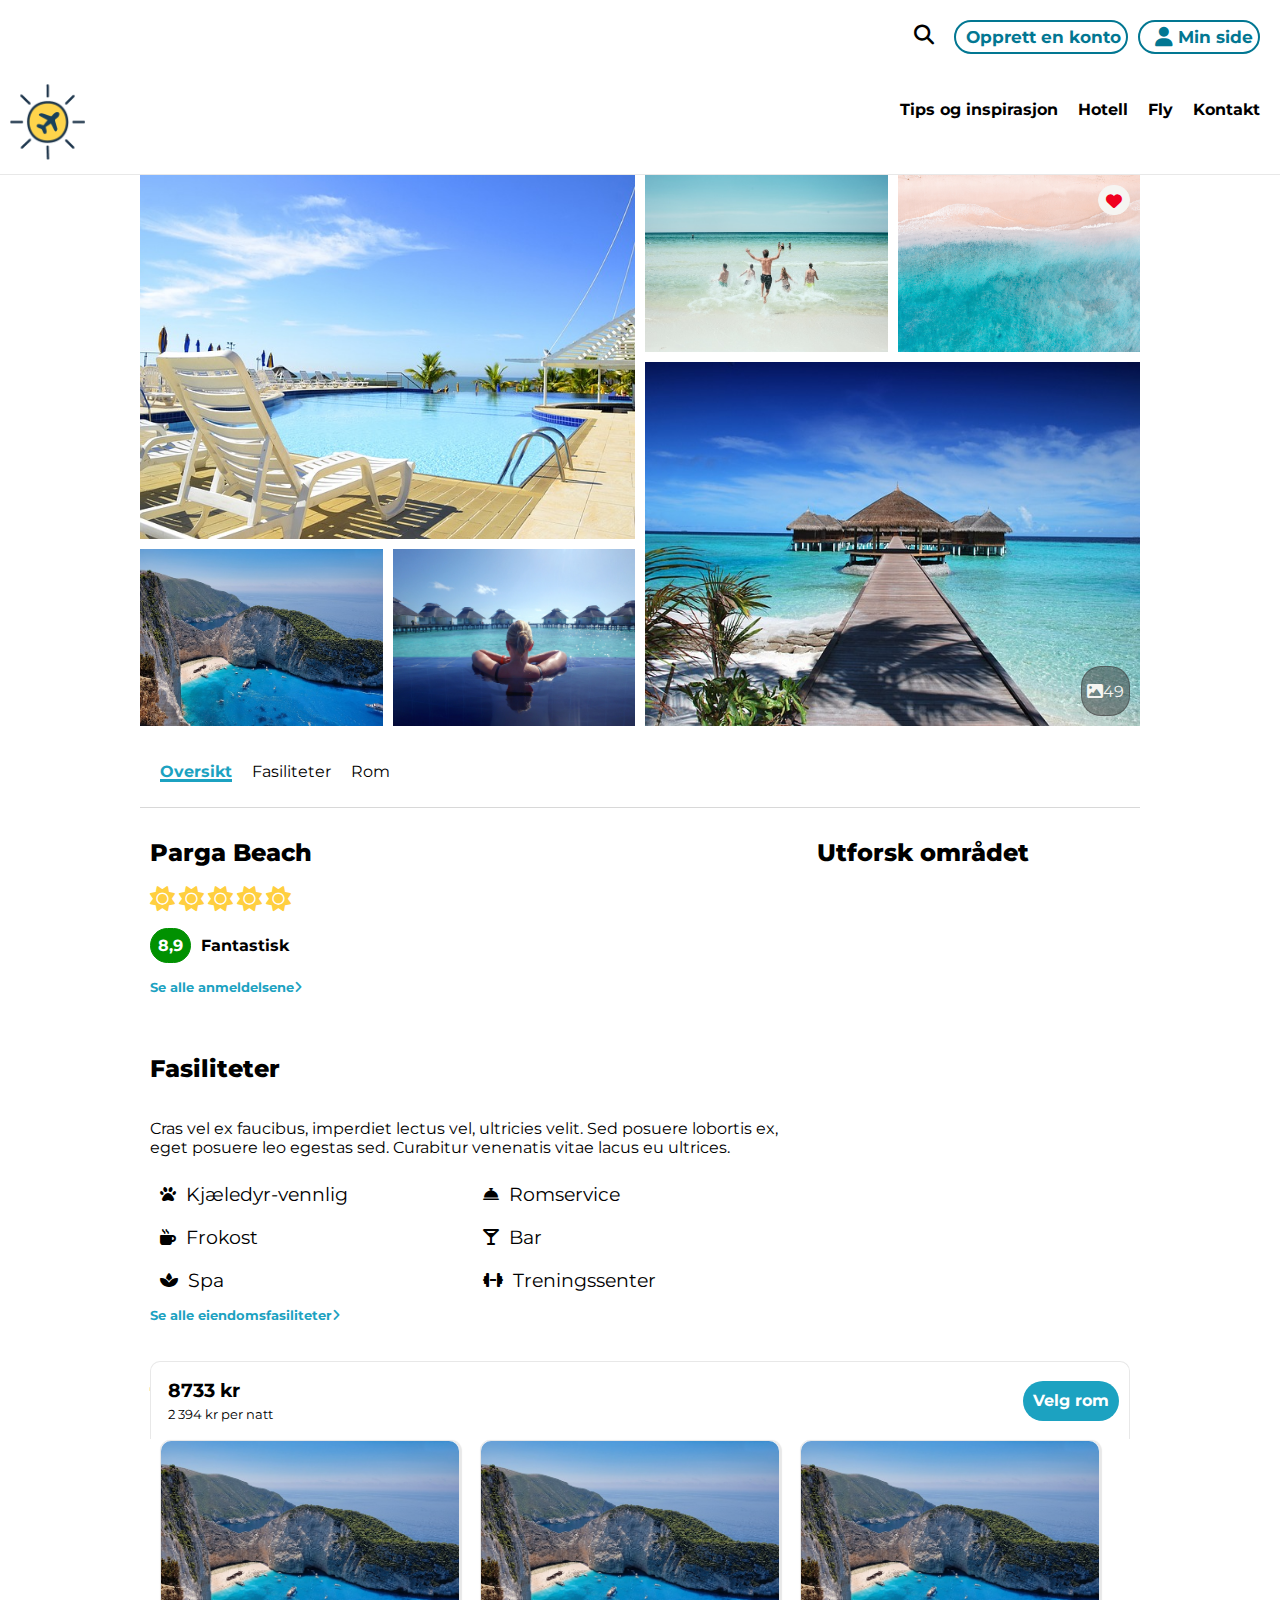
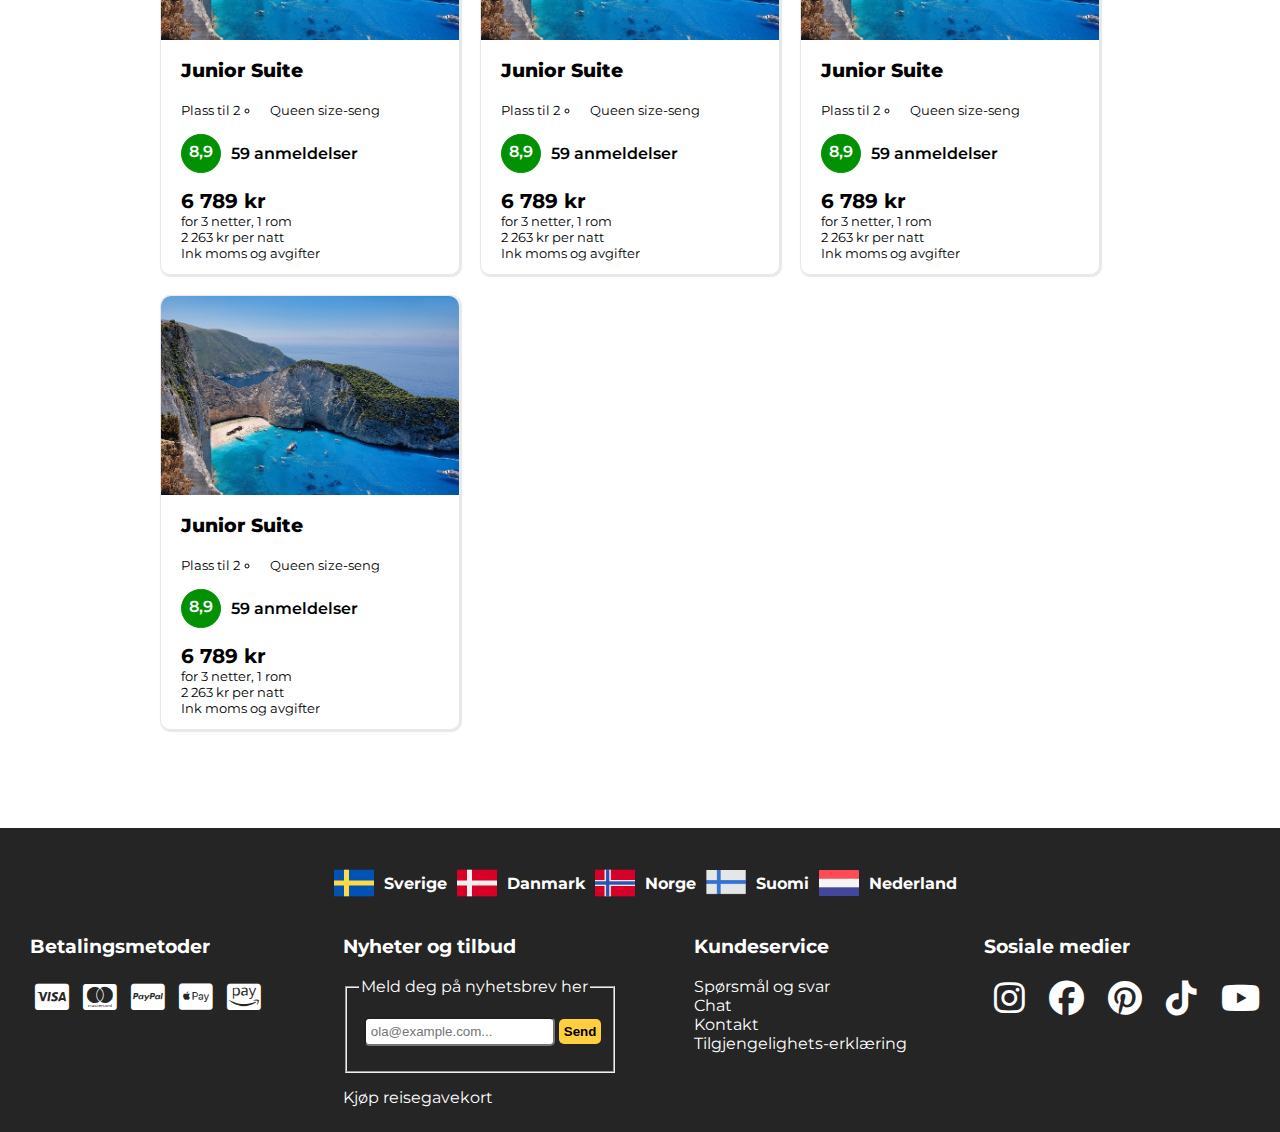
==== commit 3c2b7f69: "Da var alt ferdig :)" ====
--- a/hotell.html
+++ b/hotell.html
@@ -14,8 +14,8 @@
 </head>
 <body id="body">
     <header id="main-header">
-        <section class="header-sections"><!--Var litt usikker på om det var på denne måten dere ønsket av vi delte inn området i 2 deler på, siden "seksjoner" er spesifisert i footeren f.eks. - men ikke her-->
-            <h2 class="removed-headlines">Del 1 av globalt toppområde</h2><!--HIDE THIS-->
+        <section class="header-sections">
+            <h2 class="removed-headlines">Del 1 av globalt toppområde</h2>
             <section id="del-1-nav">
                 <h3 class="removed-headlines" aria-label="Navigerings område">Nav område</h3>
                 <nav>
@@ -23,14 +23,14 @@
                         <li><a href="order.html"><i class="fa-solid fa-magnifying-glass"></i></a></li>
                         <li class="hidden-header-nav-elements" id="opprett-en-konto"><a href="#">Opprett en konto</a></li>
                         <li id="hidden-text"><a href="#"><i class="fa-solid fa-user"></i>Min side</a></li>
-                        <li id="hidden-hamburger-menu"><a href="#"><i class="fa-solid fa-bars"></i></a></li><!--Spurte emneansvarlig, og fikk i svar at hamburgermenyen ikke trengte å være funksjonell - bare et ikon-->
+                        <li id="hidden-hamburger-menu"><a href="#"><i class="fa-solid fa-bars"></i></a></li>
                     </ul>
                 </nav>
             </section>
         </section>
 
         <section class="header-sections">
-            <h2 class="removed-headlines">Del 2 av globalt toppområde</h2><!--HIDE THIS-->
+            <h2 class="removed-headlines">Del 2 av globalt toppområde</h2>
             <nav id="del-2-nav">
                 <a href="index.html"><picture>
                     <img src="Images/fav.png" alt="Bilde av logoen vår" id="logo">
@@ -49,10 +49,10 @@
         <section id="hotell-header-2">
             <h2 class="removed-headlines" aria-label="Header seksjonen med bilde-galleri">Header seksjonen med bilde-galleri</h2>
             <section id="bilde-galleri">
-                <h2 class="removed-headlines" aria-label="Bilde Galleri">Bilde Galleri</h2><!--HIDE THIS-->
+                <h2 class="removed-headlines" aria-label="Bilde Galleri">Bilde Galleri</h2>
                 <section id="bildene">
                     <h4 class="removed-headlines" aria-label="Bildene">Bildene</h4>
-                    <picture id="en-solstol-foran-et-basseng"><!--These images might need to be encased in a div-->
+                    <picture id="en-solstol-foran-et-basseng">
                         <img src="Images/landscape-2016308_640.jpg" alt="En solstol foran et basseng.">
                     </picture>
     
@@ -79,24 +79,24 @@
                     <section id="ikoner-osv">
                         <h4 class="removed-headlines" aria-label="Ikoner">Ikoner</h4>
                         <section id="pil-ikoner-bilde-galleri">
-                            <h4 class="removed-headlines" aria-label="Pil Ikoner">Pil ikoner</h4><!--HIDE THIS-->
+                            <h4 class="removed-headlines" aria-label="Pil Ikoner">Pil ikoner</h4>
                             <i class="fa-solid fa-angle-left"></i>
                             <i class="fa-solid fa-angle-right"></i>
                         </section>
             
                         <section id="bilde-og-antall-bilder">
-                            <h4 class="removed-headlines" aria-label="Bilde og antall bilder">Bilde og antall</h4><!--HIDE THIS-->
+                            <h4 class="removed-headlines" aria-label="Bilde og antall bilder">Bilde og antall</h4>
                             <i class="fa-regular fa-image"></i>
                             <p>49</p>
                         </section>
     
-                        <i class="fa-regular fa-heart" style="color: #f0001e;" id="red-heart"></i><!--Mabye do this in the style doc instead-->
+                        <i class="fa-regular fa-heart" style="color: #f0001e;" id="red-heart"></i>
                     </section>
                 </section>
             </section>
     
             <section id="hotell-header-navigering">
-                <h2 class="removed-headlines" aria-label="Navigering av innhold">Navigering av innhold</h2><!--HIDE THIS-->
+                <h2 class="removed-headlines" aria-label="Navigering av innhold">Navigering av innhold</h2>
                 <nav>
                     <ul>
                         <li id="oversikt"><a href="#">Oversikt</a></li>
@@ -110,7 +110,7 @@
         <section id="parga-beach-score-seksjon">
             <h2>Parga Beach</h2>
             <section>
-                <h4 class="removed-headlines" aria-label="Score vist i antall soler">Soler</h4><!--HIDE THIS-->
+                <h4 class="removed-headlines" aria-label="Score vist i antall soler">Soler</h4>
                 <i class="fa-solid fa-sun"></i>
                 <i class="fa-solid fa-sun"></i>
                 <i class="fa-solid fa-sun"></i>
@@ -119,7 +119,7 @@
             </section>
 
             <section id="parga-beach-score">
-                <h4 class="removed-headlines" aria-label="Score vist i tall-verdi og beskrivelse">Score</h4><!--HIDE THIS-->
+                <h4 class="removed-headlines" aria-label="Score vist i tall-verdi og beskrivelse">Score</h4>
                 <p id="parga-beach-score-score">8,9</p>
                 <p id="fantastisk">Fantastisk</p>
             </section>
@@ -132,7 +132,7 @@
             <p>Cras vel ex faucibus, imperdiet lectus vel, ultricies velit. Sed posuere lobortis ex, eget posuere leo egestas sed. Curabitur venenatis vitae lacus eu ultrices.</p>
 
             <section id="ikoner-og-beskrivelser">
-                <h4 class="removed-headlines" aria-label="Ikoner og beskrivelser">Ikoner og beskrivelser</h4><!--HIDE THIS-->
+                <h4 class="removed-headlines" aria-label="Ikoner og beskrivelser">Ikoner og beskrivelser</h4>
                 <section>
                     <i class="fa-solid fa-paw"></i>
                     <h3>Kjæledyr-vennlig</h3>
@@ -184,7 +184,7 @@
                     <li class="queen-size-seng">Queen size-seng</li>
                 </ul>
                 <section class="score-og-andmeldelser">
-                    <h4 class="removed-headlines" aria-label="Score vist i tall-verdi og antall anmeldelser">Score</h4><!--HIDE THIS-->
+                    <h4 class="removed-headlines" aria-label="Score vist i tall-verdi og antall anmeldelser">Score</h4>
                     <p class="score-tall">8,9</p>
                     <p>59 anmeldelser</p>
                 </section>
@@ -206,7 +206,7 @@
                     <li class="queen-size-seng">Queen size-seng</li>
                 </ul>
                 <section class="score-og-andmeldelser">
-                    <h4 class="removed-headlines" aria-label="Score vist i tall-verdi og antall anmeldelser">Score</h4><!--HIDE THIS-->
+                    <h4 class="removed-headlines" aria-label="Score vist i tall-verdi og antall anmeldelser">Score</h4>
                     <p class="score-tall">8,9</p>
                     <p>59 anmeldelser</p>
                 </section>
@@ -228,7 +228,7 @@
                     <li class="queen-size-seng">Queen size-seng</li>
                 </ul>
                 <section class="score-og-andmeldelser">
-                    <h4 class="removed-headlines" aria-label="Score vist i tall-verdi og antall anmeldelser">Score</h4><!--HIDE THIS-->
+                    <h4 class="removed-headlines" aria-label="Score vist i tall-verdi og antall anmeldelser">Score</h4>
                     <p class="score-tall">8,9</p>
                     <p>59 anmeldelser</p>
                 </section>
@@ -250,7 +250,7 @@
                     <li class="queen-size-seng">Queen size-seng</li>
                 </ul>
                 <section class="score-og-andmeldelser">
-                    <h4 class="removed-headlines" aria-label="Score vist i tall-verdi og antall anmeldelser">Score</h4><!--HIDE THIS-->
+                    <h4 class="removed-headlines" aria-label="Score vist i tall-verdi og antall anmeldelser">Score</h4>
                     <p class="score-tall">8,9</p>
                     <p>59 anmeldelser</p>
                 </section>
@@ -281,7 +281,7 @@
 
     <footer id="footer">
         <section id="flagg" aria-label="Flagg">
-            <h3 class="removed-headlines">Flagg</h3> <!--HIDE THIS-->
+            <h3 class="removed-headlines">Flagg</h3>
             <section>
                 <picture>
                     <img src="Flags/sweden.png" alt="Sveriges flagg">
@@ -347,7 +347,7 @@
                 <li><a href="#">Spørsmål og svar</a></li>
                 <li><a href="#">Chat</a></li>
                 <li><a href="#">Kontakt</a></li>
-                <li><a href="#">Tilgjengelighets-erklæring</a></li>
+                <li><a href="WCAG.pdf">Tilgjengelighets-erklæring</a></li>
             </ul>
         </section>
 
--- a/CSS/style.css
+++ b/CSS/style.css
@@ -14,11 +14,11 @@
 }
 
 .hidden-headlines {
-    visibility: hidden; /*Kanskje endre til display none slik at de ikke tar opp plass*/
+    visibility: hidden;
 }
 
 .removed-headlines {
-    display: none; /*Denne er for overskriftene som ikke gir noe semantisk eller hjelpsom info, og trenger derfor ikke bli sett av f.eks. skjermopplesere*/
+    display: none; /*Denne er for overskriftene som ikke gir noe semantisk eller hjelpsom info, og trenger derfor ikke bli sett av f.eks. skjermopplesere. Er det viktig info har de fått aria-labels for å sikre accessibility*/
 }
 
 #logo {width: 75px;}
@@ -1551,7 +1551,7 @@
         width: 100%;
         height: auto;
         padding: 10px;
-        justify-content: space-between;
+        justify-content: flex-start;
         h2{width: 100%; font-weight: 800;}
         article {
             display: flex;
